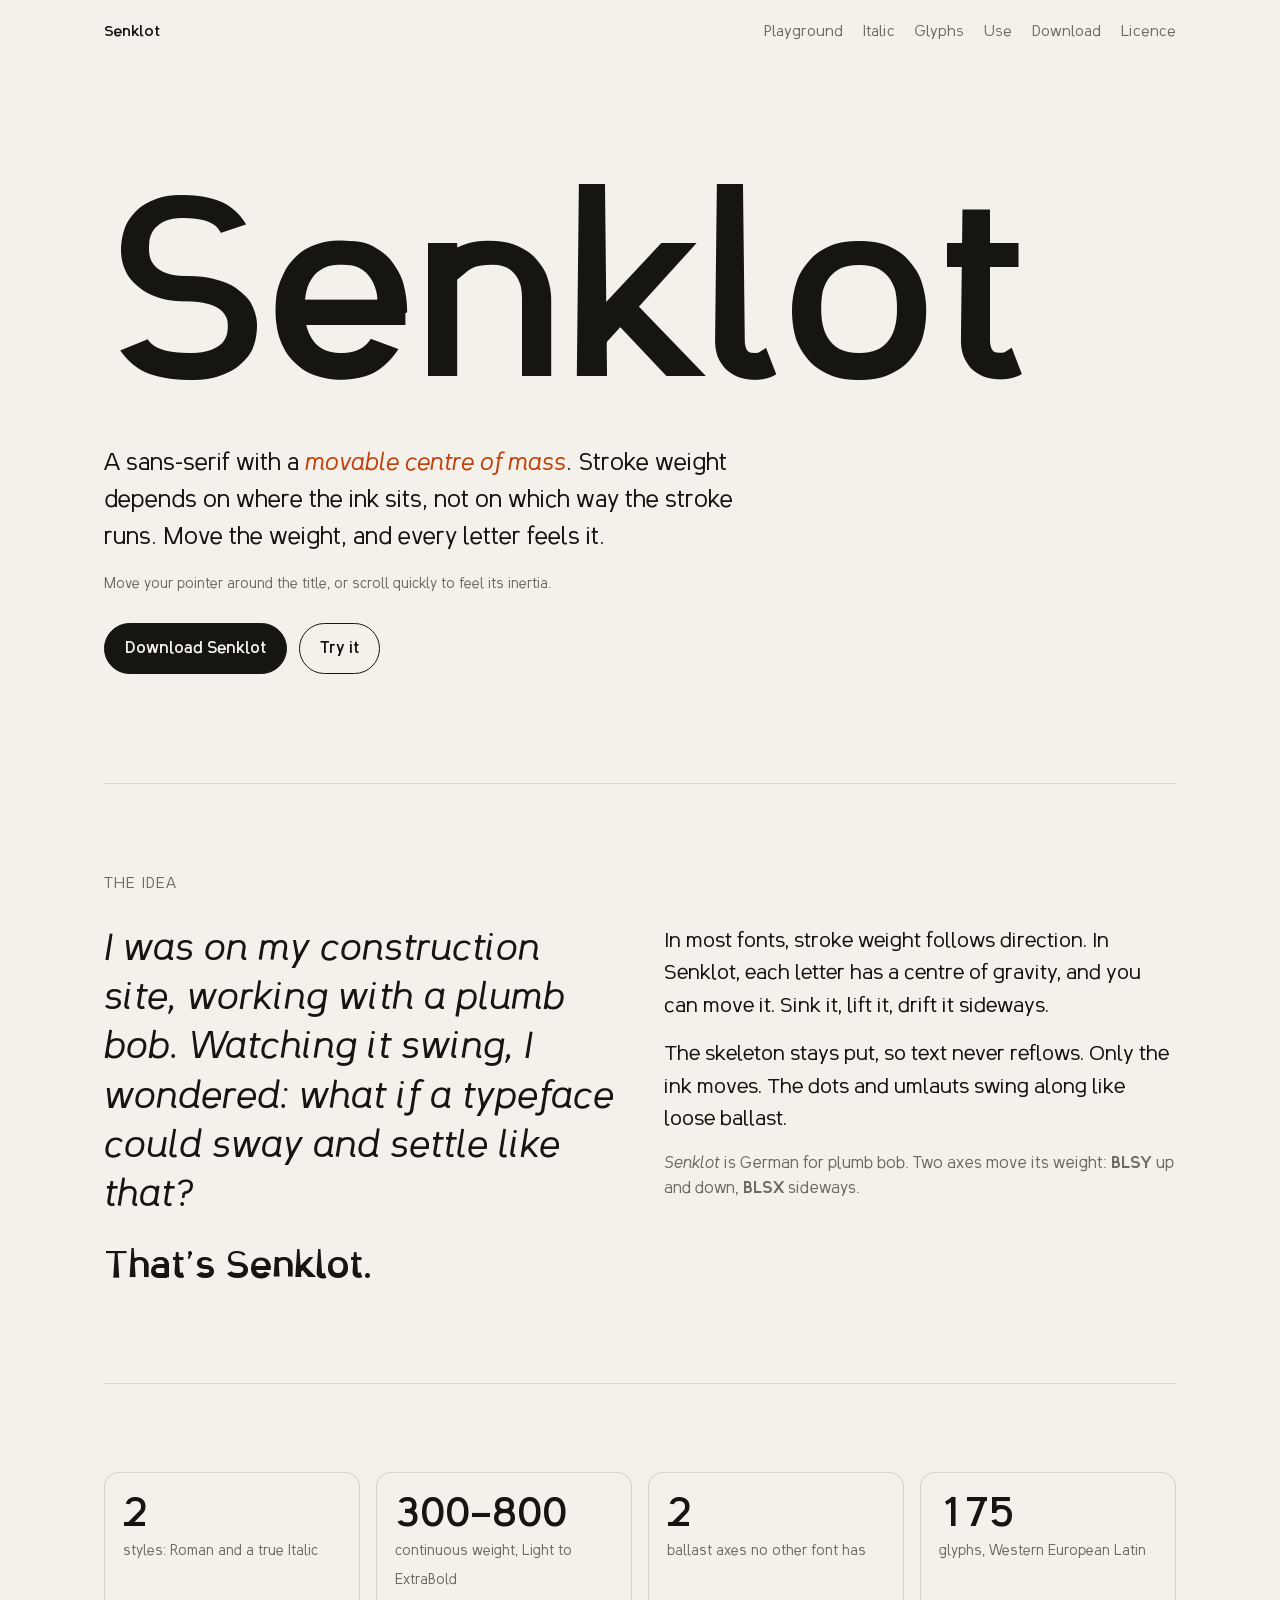
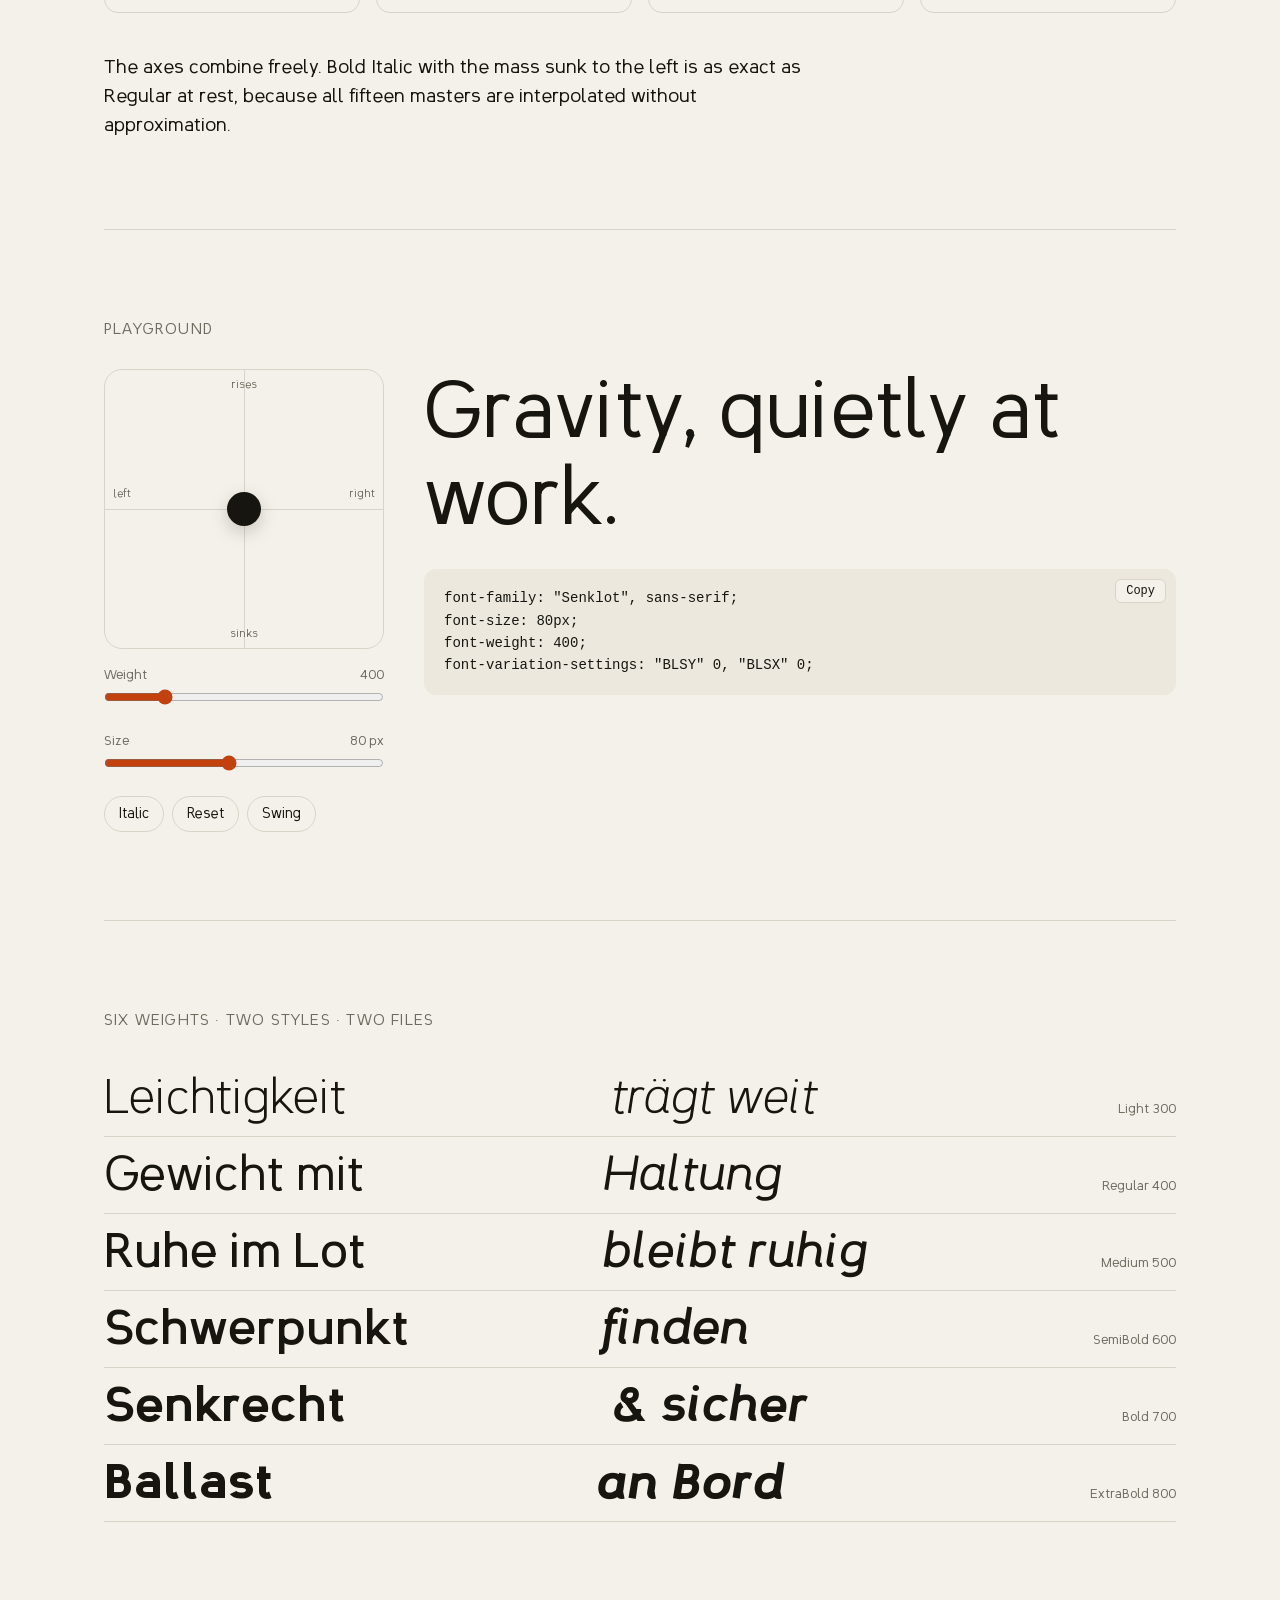
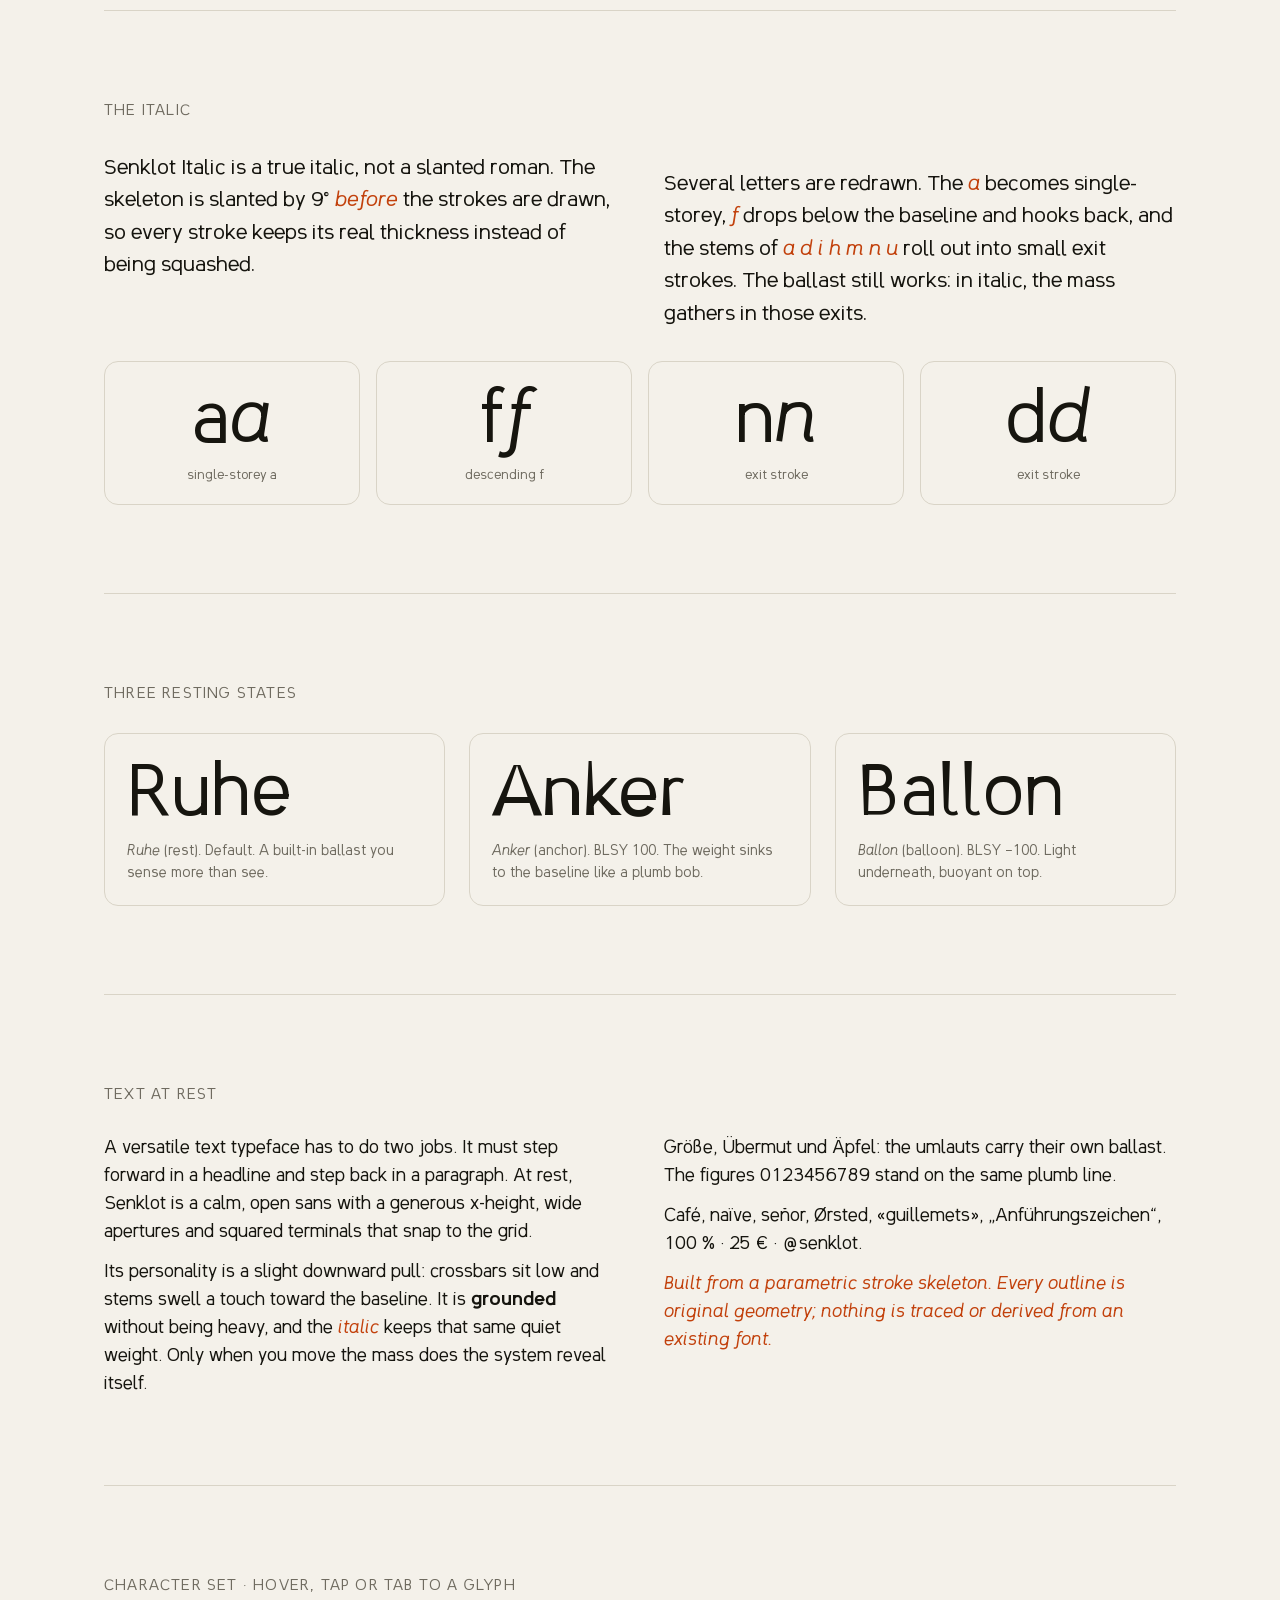
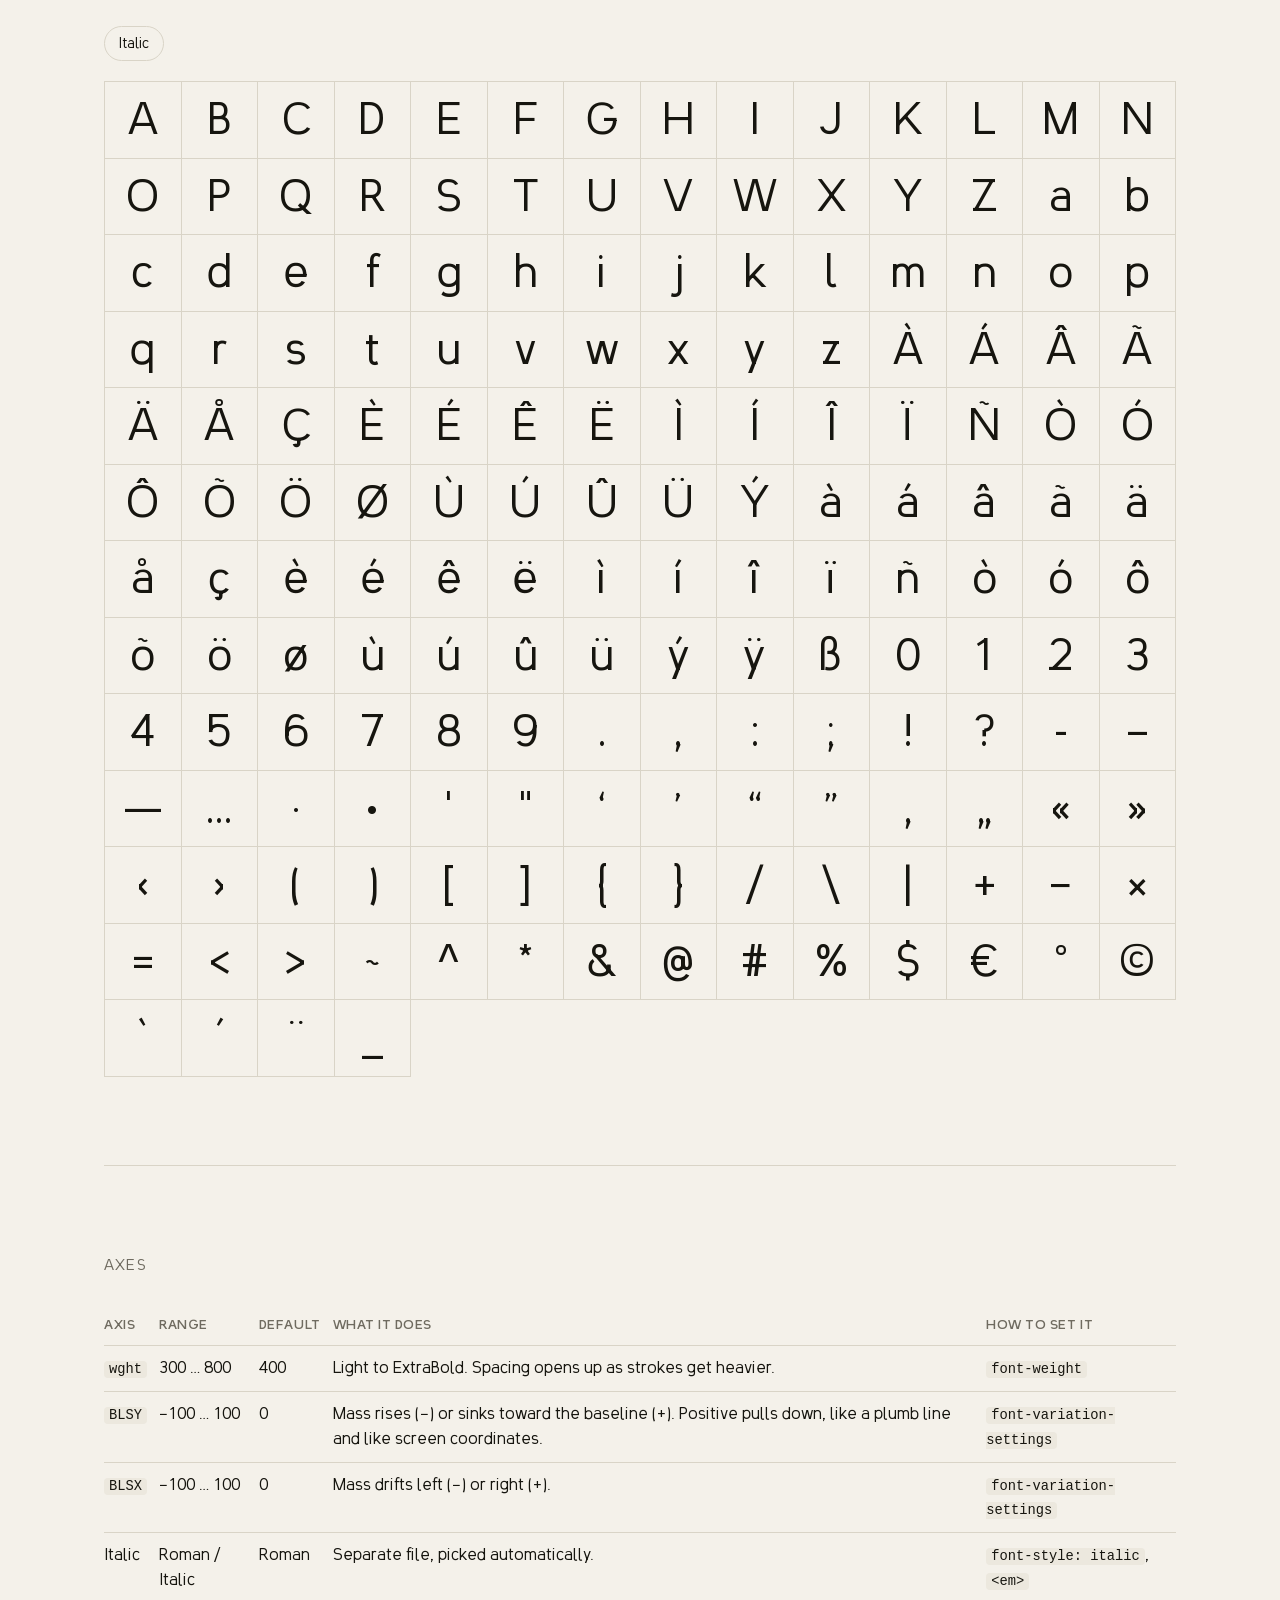
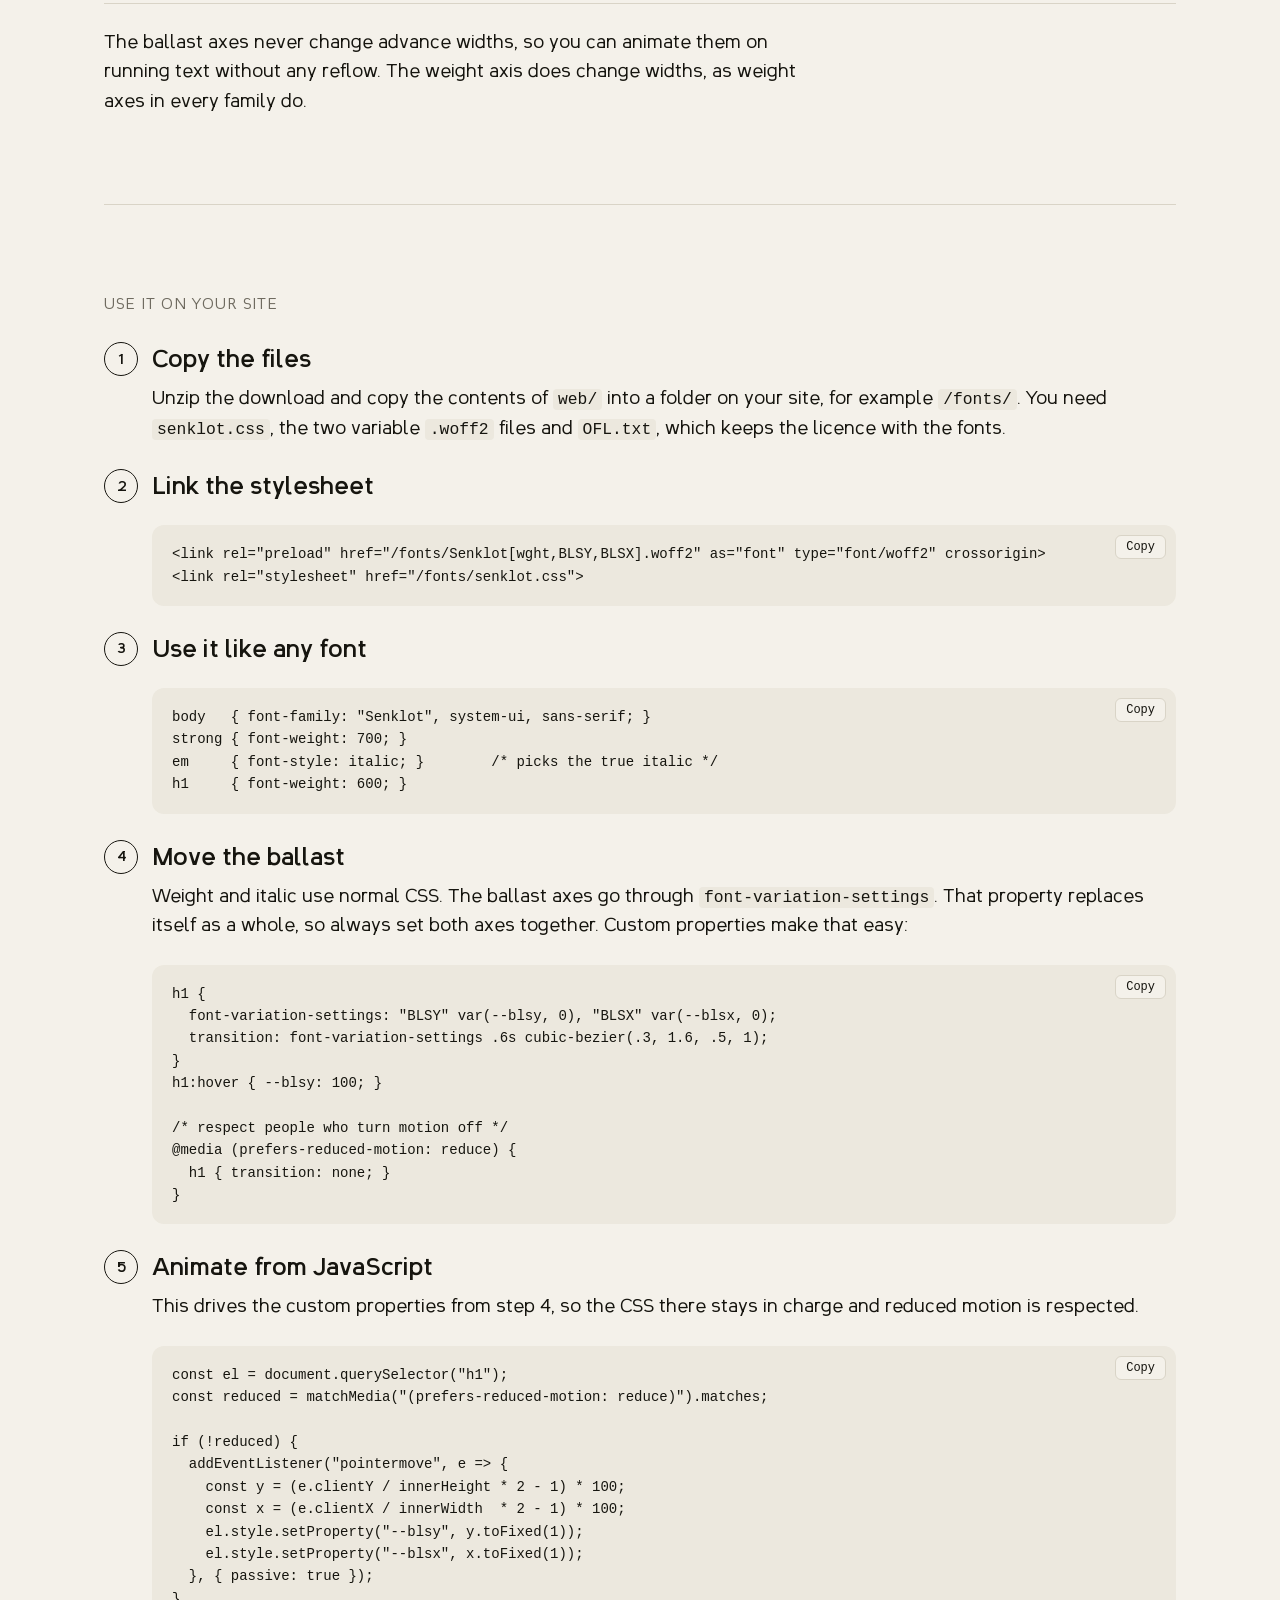
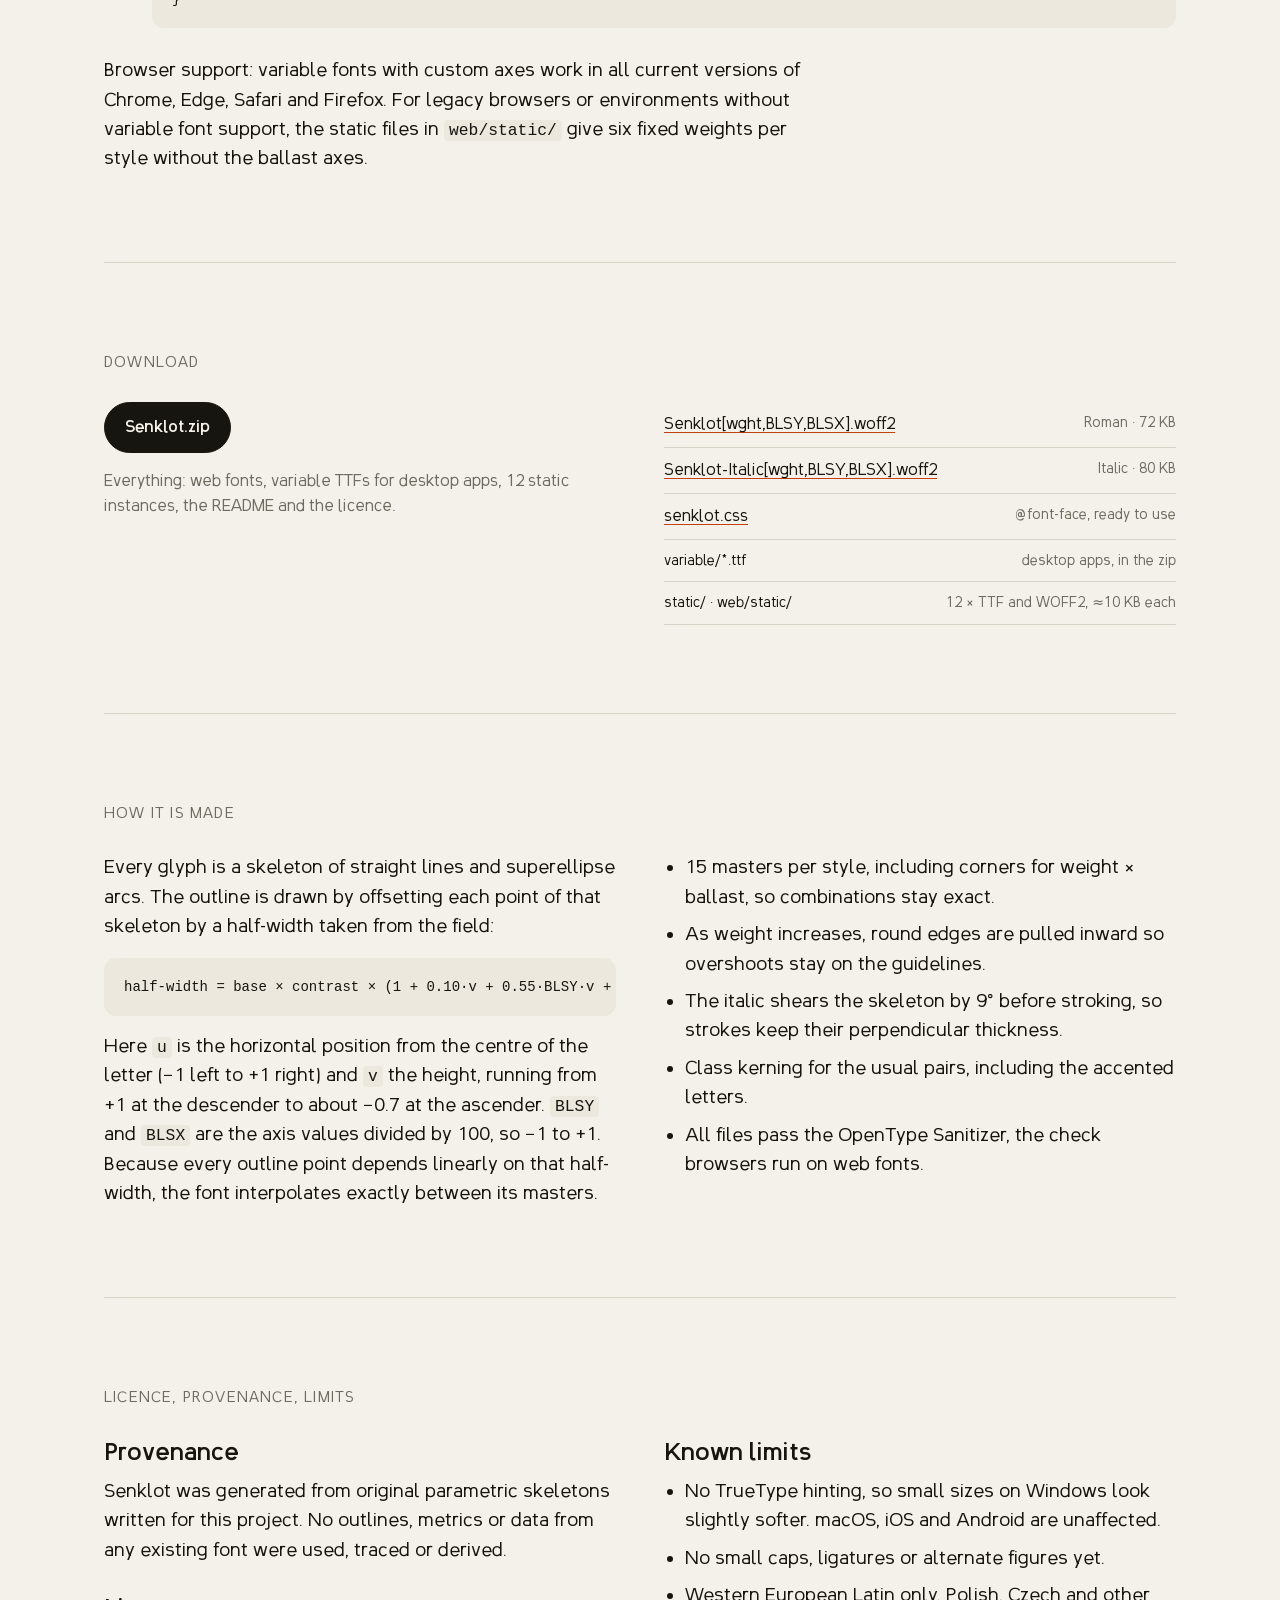
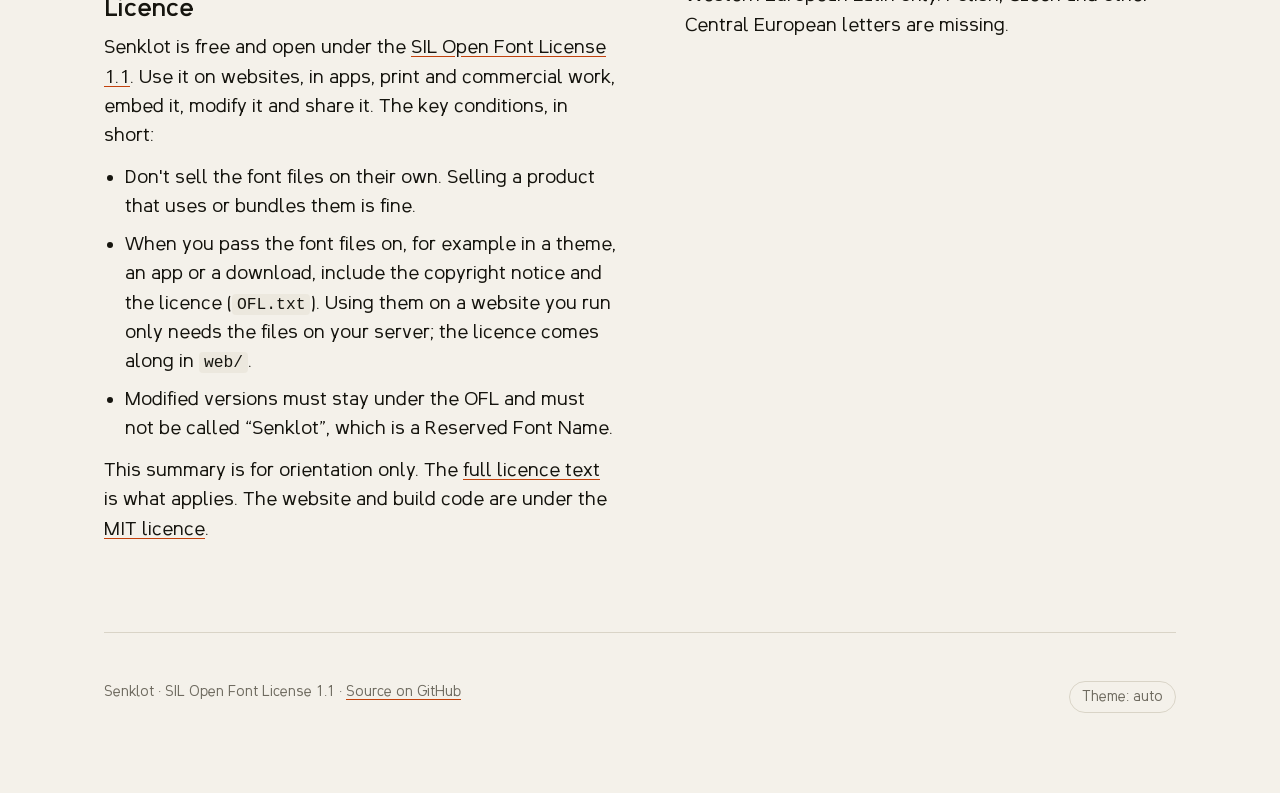
==== docs/index.html @ 9374d4cb "Add plumb-bob backstory; move code licence to src/ so GitHub detects the OFL Co-Authored-By: Claude " ====
<!doctype html>
<html lang="en">
<head>
<meta charset="utf-8">
<meta name="viewport" content="width=device-width, initial-scale=1">
<title>Senklot · a typeface with a movable centre of mass</title>
<meta name="description" content="Senklot is an original variable sans-serif whose stroke weight follows a movable centre of mass. Roman and italic, 300–800, two ballast axes.">
<meta property="og:title" content="Senklot">
<meta property="og:description" content="A sans-serif with a movable centre of mass.">
<link rel="preload" href="fonts/Senklot[wght,BLSY,BLSX].woff2" as="font" type="font/woff2" crossorigin>
<link rel="stylesheet" href="fonts/senklot.css">
<link rel="icon" href="data:image/svg+xml,<svg xmlns='http://www.w3.org/2000/svg' viewBox='0 0 32 32'><rect width='32' height='32' rx='7' fill='%2316150f'/><circle cx='16' cy='22' r='6' fill='%23fb923c'/></svg>">
<style>
:root {
  --bg: #f4f1ea; --ink: #16150f; --muted: #6f6b60; --line: #d9d4c7; --accent: #c2410c; --card: #ece8de;
}
@media (prefers-color-scheme: dark) {
  :root:not([data-theme="light"]) { --bg: #12110e; --ink: #f1ece0; --muted: #9a9588; --line: #2c2a24; --accent: #fb923c; --card: #1b1a16; }
}
:root[data-theme="dark"] { --bg: #12110e; --ink: #f1ece0; --muted: #9a9588; --line: #2c2a24; --accent: #fb923c; --card: #1b1a16; }
* { box-sizing: border-box; margin: 0; }
html { -webkit-text-size-adjust: 100%; scroll-behavior: smooth; }
body {
  background: var(--bg); color: var(--ink);
  font-family: "Senklot", system-ui, sans-serif;
  font-variation-settings: "BLSY" 0, "BLSX" 0;
  font-size: 19px; line-height: 1.55; overflow-x: hidden;
}
a { color: inherit; text-decoration-color: var(--accent); text-underline-offset: 3px; }
.wrap { max-width: 1120px; margin: 0 auto; padding: 0 24px; }
nav.top { display: flex; justify-content: space-between; align-items: center; gap: 16px; padding: 20px 0; font-size: 15px; color: var(--muted); }
nav.top .links { display: flex; gap: 20px; flex-wrap: wrap; }
nav.top a { text-decoration: none; }
nav.top a:hover { color: var(--ink); }
.brand { color: var(--ink); font-weight: 600; }
.hero { min-height: 80vh; display: flex; flex-direction: column; justify-content: center; }
.hero h1 { font-weight: 600; font-size: clamp(76px, 20vw, 290px); line-height: .95; letter-spacing: -0.01em; user-select: none; white-space: nowrap; }
.hero h1 span { display: inline-block; }
em { color: var(--accent); }
.lede { max-width: 640px; font-size: clamp(19px, 2.2vw, 24px); margin-top: 28px; }
.hint { color: var(--muted); font-size: 14px; margin-top: 18px; }
.hint button { font: inherit; color: var(--accent); background: none; border: 0; padding: 0; cursor: pointer; text-decoration: underline; }
.cta { display: flex; gap: 12px; flex-wrap: wrap; margin-top: 28px; }
.btn { display: inline-block; font: inherit; font-size: 16px; font-weight: 600; padding: 12px 20px; border-radius: 999px; border: 1px solid var(--ink); text-decoration: none; cursor: pointer; background: none; color: var(--ink); }
.btn.solid { background: var(--ink); color: var(--bg); }
section { padding: 88px 0; border-top: 1px solid var(--line); }
h2 { font-weight: 400; font-size: 15px; letter-spacing: .08em; text-transform: uppercase; color: var(--muted); margin-bottom: 28px; }
h3 { font-size: 24px; font-weight: 600; margin-bottom: 10px; line-height: 1.25; }
.two { display: grid; grid-template-columns: 1fr 1fr; gap: 48px; align-items: start; }
.two > *, .play > * { min-width: 0; }
.story { font-size: clamp(26px, 3.2vw, 38px) !important; line-height: 1.3; font-style: italic; }
.story-end { font-size: clamp(26px, 3.2vw, 38px) !important; font-weight: 600; font-variation-settings: "BLSY" 100, "BLSX" 0; }
.big p { font-size: 21px; max-width: 540px; }
.big p + p, .prose p + p { margin-top: 16px; }
.prose { max-width: 720px; }

/* playground */
.play { display: grid; grid-template-columns: 280px 1fr; gap: 40px; align-items: start; }
.pad { width: 100%; max-width: 280px; aspect-ratio: 1; border: 1px solid var(--line); border-radius: 18px; position: relative; touch-action: none; cursor: grab;
  background: linear-gradient(var(--line), var(--line)) center/1px 100% no-repeat, linear-gradient(var(--line), var(--line)) center/100% 1px no-repeat; }
.pad .ball { position: absolute; width: 34px; height: 34px; margin: -17px 0 0 -17px; border-radius: 50%; background: var(--ink); left: 50%; top: 50%; box-shadow: 0 6px 18px rgba(0,0,0,.18); pointer-events: none; }
.pad .ax { position: absolute; font-size: 11px; color: var(--muted); pointer-events: none; }
.ctl { margin-top: 16px; max-width: 280px; }
.ctl label { display: flex; justify-content: space-between; font-size: 13px; color: var(--muted); font-variant-numeric: tabular-nums; }
.ctl input[type=range] { width: 100%; accent-color: var(--accent); }
.toggles { display: flex; gap: 8px; margin-top: 16px; flex-wrap: wrap; }
.chip { font: inherit; font-size: 14px; padding: 6px 14px; border-radius: 999px; border: 1px solid var(--line); background: none; color: var(--ink); cursor: pointer; }
.chip[aria-pressed="true"] { background: var(--ink); color: var(--bg); border-color: var(--ink); }
.sample { font-size: clamp(44px, 7vw, 96px); line-height: 1.08; outline: none; overflow-wrap: anywhere; min-height: 2.2em; }
.code { margin-top: 24px; position: relative; }
pre { font: 14px/1.6 ui-monospace, Menlo, Consolas, monospace; background: var(--card); padding: 18px 20px; border-radius: 12px; overflow-x: auto; white-space: pre; }
.copy { position: absolute; top: 10px; right: 10px; font: 12px ui-monospace, Menlo, monospace; padding: 4px 10px; border-radius: 6px; border: 1px solid var(--line); background: var(--bg); color: var(--ink); cursor: pointer; }

/* weights */
.wtable div { font-size: clamp(26px, 4vw, 48px); line-height: 1.25; display: grid; grid-template-columns: 1fr 1fr auto; gap: 24px; align-items: baseline; border-bottom: 1px solid var(--line); padding: 8px 0; }
.wtable small { font-size: 13px; color: var(--muted); font-weight: 400; font-style: normal; white-space: nowrap; }
.wtable span { white-space: nowrap; overflow: hidden; text-overflow: ellipsis; }

/* italic */
.pairs { display: grid; grid-template-columns: repeat(4, 1fr); gap: 16px; margin-top: 32px; }
.pairs figure { border: 1px solid var(--line); border-radius: 14px; padding: 18px; text-align: center; }
.pairs .g { font-size: 72px; line-height: 1.1; }
.pairs figcaption { font-size: 13px; color: var(--muted); margin-top: 6px; }

.states { display: grid; grid-template-columns: repeat(3, 1fr); gap: 24px; }
.states figure { border: 1px solid var(--line); border-radius: 14px; padding: 22px; }
.states .s { font-size: clamp(40px, 6vw, 72px); line-height: 1; }
.states figcaption { color: var(--muted); font-size: 14px; margin-top: 12px; }

.grid { display: grid; grid-template-columns: repeat(auto-fill, minmax(76px, 1fr)); border-left: 1px solid var(--line); border-top: 1px solid var(--line); margin-top: 20px; }
.grid div { aspect-ratio: 1; display: grid; place-items: center; font-size: 44px; border-right: 1px solid var(--line); border-bottom: 1px solid var(--line); transition: font-variation-settings .5s cubic-bezier(.3,1.6,.5,1); }
.grid div:hover, .grid div:focus-visible, .grid div.on { font-variation-settings: "BLSY" 100, "BLSX" 0; }
.grid div:focus-visible { outline: 2px solid var(--accent); outline-offset: -2px; }
.grid.it div { font-style: italic; }

.text { columns: 2; column-gap: 48px; font-size: 18px; }
.text p + p { margin-top: 12px; }

table { width: 100%; border-collapse: collapse; font-size: 16px; }
th, td { text-align: left; padding: 10px 12px 10px 0; border-bottom: 1px solid var(--line); vertical-align: top; }
th { font-weight: 600; font-size: 13px; color: var(--muted); letter-spacing: .04em; text-transform: uppercase; }
td code, p code, li code { font: 0.86em ui-monospace, Menlo, monospace; background: var(--card); padding: 1px 5px; border-radius: 4px; }
.steps { counter-reset: s; list-style: none; padding: 0; }
.steps > li { counter-increment: s; position: relative; padding-left: 48px; margin-bottom: 28px; }
.steps > li::before { content: counter(s); position: absolute; left: 0; top: -2px; width: 32px; height: 32px; border-radius: 50%; border: 1px solid var(--ink); display: grid; place-items: center; font-weight: 600; font-size: 15px; }
.steps pre { margin-top: 10px; }
.files { list-style: none; padding: 0; }
.files li { display: flex; justify-content: space-between; gap: 16px; border-bottom: 1px solid var(--line); padding: 10px 0; font-size: 16px; }
.files li span { color: var(--muted); white-space: nowrap; font-size: 14px; }
.facts { display: grid; grid-template-columns: repeat(4, 1fr); gap: 16px; margin-bottom: 40px; }
.facts div { border: 1px solid var(--line); border-radius: 14px; padding: 18px; }
.facts b { display: block; font-size: 40px; font-weight: 600; line-height: 1.1; }
.facts span { font-size: 14px; color: var(--muted); }
ul.plain { padding-left: 1.1em; }
ul.plain li + li { margin-top: 8px; }
footer { padding: 48px 0 80px; color: var(--muted); font-size: 14px; border-top: 1px solid var(--line); display: flex; justify-content: space-between; gap: 16px; flex-wrap: wrap; }
.theme { font: inherit; color: inherit; background: none; border: 1px solid var(--line); border-radius: 999px; padding: 4px 12px; cursor: pointer; }

@media (max-width: 860px) {
  .facts, .pairs { grid-template-columns: repeat(2, 1fr); }
}
@media (max-width: 760px) {
  .wrap { padding: 0 16px; }
  nav.top .links a:not(.keep) { display: none; }
  .two, .play { grid-template-columns: 1fr; }
  .states { grid-template-columns: 1fr; }
  .text { columns: 1; }
  .hero h1 { white-space: normal; }
  .wtable div { grid-template-columns: 1fr auto; }
  .wtable span:nth-child(2) { display: none; }
  section { padding: 64px 0; }
}
</style>
</head>
<body>
<div class="wrap">
  <nav class="top">
    <a class="brand" href="#">Senklot</a>
    <div class="links">
      <a href="#play">Playground</a>
      <a href="#italic">Italic</a>
      <a href="#glyphs">Glyphs</a>
      <a class="keep" href="#use">Use</a>
      <a class="keep" href="#download">Download</a>
      <a href="#about">Licence</a>
    </div>
  </nav>

  <header class="hero">
    <h1 id="hero" aria-label="Senklot">Senklot</h1>
    <p class="lede">A sans-serif with a <em>movable centre of mass</em>. Stroke weight depends on where the ink sits, not on which way the stroke runs. Move the weight, and every letter feels it.</p>
    <p class="hint" id="hint">Move your pointer around the title, or scroll quickly to feel its inertia. <button id="tilt" hidden>Enable tilt</button></p>
    <div class="cta">
      <a class="btn solid" href="downloads/Senklot.zip" download>Download Senklot</a>
      <a class="btn" href="#play">Try it</a>
    </div>
  </header>

  <section id="story">
    <h2>The idea</h2>
    <div class="two big">
      <div>
        <p class="story">I was on my construction site, working with a plumb bob. Watching it swing, I wondered: what if a typeface could sway and settle like that?</p>
        <p class="story-end">That’s Senklot.</p>
      </div>
      <div>
        <p>In most fonts, stroke weight follows direction. In Senklot, each letter has a centre of gravity, and you can move it. Sink it, lift it, drift it sideways.</p>
        <p>The skeleton stays put, so text never reflows. Only the ink moves. The dots and umlauts swing along like loose ballast.</p>
        <p style="font-size:16px;color:var(--muted)"><i>Senklot</i> is German for plumb bob. Two axes move its weight: <strong>BLSY</strong> up and down, <strong>BLSX</strong> sideways.</p>
      </div>
    </div>
  </section>

  <section>
    <div class="facts">
      <div><b>2</b><span>styles: Roman and a true Italic</span></div>
      <div><b>300–800</b><span>continuous weight, Light to ExtraBold</span></div>
      <div><b>2</b><span>ballast axes no other font has</span></div>
      <div><b>175</b><span>glyphs, Western European Latin</span></div>
    </div>
    <div class="prose"><p>The axes combine freely. Bold Italic with the mass sunk to the left is as exact as Regular at rest, because all fifteen masters are interpolated without approximation.</p></div>
  </section>

  <section id="play">
    <h2>Playground</h2>
    <div class="play">
      <div>
        <div class="pad" id="pad" role="slider" aria-label="Ballast position" tabindex="0" aria-valuetext="BLSY 0, BLSX 0">
          <span class="ax" style="top:6px;left:50%;transform:translateX(-50%)">rises</span>
          <span class="ax" style="bottom:6px;left:50%;transform:translateX(-50%)">sinks</span>
          <span class="ax" style="left:8px;top:50%;transform:translateY(-140%)">left</span>
          <span class="ax" style="right:8px;top:50%;transform:translateY(-140%)">right</span>
          <div class="ball" id="ball"></div>
        </div>
        <div class="ctl"><label for="w"><span>Weight</span><span id="wv">400</span></label><input id="w" type="range" min="300" max="800" value="400"></div>
        <div class="ctl"><label for="sz"><span>Size</span><span id="szv">80 px</span></label><input id="sz" type="range" min="16" max="160" value="80"></div>
        <div class="toggles">
          <button class="chip" id="it" aria-pressed="false">Italic</button>
          <button class="chip" id="reset">Reset</button>
          <button class="chip" id="swing">Swing</button>
        </div>
      </div>
      <div>
        <div class="sample" id="sample" contenteditable="true" spellcheck="false">Gravity, quietly at work.</div>
        <div class="code"><pre id="css"></pre><button class="copy" data-copy="css">Copy</button></div>
      </div>
    </div>
  </section>

  <section>
    <h2>Six weights · two styles · two files</h2>
    <div class="wtable">
      <div style="font-weight:300"><span>Leichtigkeit</span><span style="font-style:italic">trägt weit</span><small>Light 300</small></div>
      <div style="font-weight:400"><span>Gewicht mit</span><span style="font-style:italic">Haltung</span><small>Regular 400</small></div>
      <div style="font-weight:500"><span>Ruhe im Lot</span><span style="font-style:italic">bleibt ruhig</span><small>Medium 500</small></div>
      <div style="font-weight:600"><span>Schwerpunkt</span><span style="font-style:italic">finden</span><small>SemiBold 600</small></div>
      <div style="font-weight:700"><span>Senkrecht</span><span style="font-style:italic">&amp; sicher</span><small>Bold 700</small></div>
      <div style="font-weight:800"><span>Ballast</span><span style="font-style:italic">an Bord</span><small>ExtraBold 800</small></div>
    </div>
  </section>

  <section id="italic">
    <h2>The italic</h2>
    <div class="two big">
      <p>Senklot Italic is a true italic, not a slanted roman. The skeleton is slanted by 9° <em>before</em> the strokes are drawn, so every stroke keeps its real thickness instead of being squashed.</p>
      <p>Several letters are redrawn. The <em>a</em> becomes single-storey, <em>f</em> drops below the baseline and hooks back, and the stems of <em>a d i h m n u</em> roll out into small exit strokes. The ballast still works: in italic, the mass gathers in those exits.</p>
    </div>
    <div class="pairs">
      <figure><div class="g">a<i>a</i></div><figcaption>single-storey a</figcaption></figure>
      <figure><div class="g">f<i>f</i></div><figcaption>descending f</figcaption></figure>
      <figure><div class="g">n<i>n</i></div><figcaption>exit stroke</figcaption></figure>
      <figure><div class="g">d<i>d</i></div><figcaption>exit stroke</figcaption></figure>
    </div>
  </section>

  <section>
    <h2>Three resting states</h2>
    <div class="states">
      <figure><div class="s" style="font-variation-settings:'BLSY' 0,'BLSX' 0">Ruhe</div><figcaption><i>Ruhe</i> (rest). Default. A built-in ballast you sense more than see.</figcaption></figure>
      <figure><div class="s" style="font-variation-settings:'BLSY' 100,'BLSX' 0">Anker</div><figcaption><i>Anker</i> (anchor). BLSY 100. The weight sinks to the baseline like a plumb bob.</figcaption></figure>
      <figure><div class="s" style="font-variation-settings:'BLSY' -100,'BLSX' 0">Ballon</div><figcaption><i>Ballon</i> (balloon). BLSY −100. Light underneath, buoyant on top.</figcaption></figure>
    </div>
  </section>

  <section>
    <h2>Text at rest</h2>
    <div class="text">
      <p>A versatile text typeface has to do two jobs. It must step forward in a headline and step back in a paragraph. At rest, Senklot is a calm, open sans with a generous x-height, wide apertures and squared terminals that snap to the grid.</p>
      <p>Its personality is a slight downward pull: crossbars sit low and stems swell a touch toward the baseline. It is <strong>grounded</strong> without being heavy, and the <em>italic</em> keeps that same quiet weight. Only when you move the mass does the system reveal itself.</p>
      <p>Größe, Übermut und Äpfel: the umlauts carry their own ballast. The figures 0123456789 stand on the same plumb line.</p>
      <p>Café, naïve, señor, Ørsted, «guillemets», „Anführungszeichen“, 100 % · 25 € · @senklot.</p>
      <p><em>Built from a parametric stroke skeleton. Every outline is original geometry; nothing is traced or derived from an existing font.</em></p>
    </div>
  </section>

  <section id="glyphs">
    <h2>Character set · hover, tap or tab to a glyph</h2>
    <div class="toggles"><button class="chip" id="gr-it" aria-pressed="false">Italic</button></div>
    <div class="grid" id="grid"></div>
  </section>

  <section id="axes">
    <h2>Axes</h2>
    <table>
      <thead><tr><th>Axis</th><th>Range</th><th>Default</th><th>What it does</th><th>How to set it</th></tr></thead>
      <tbody>
        <tr><td><code>wght</code></td><td>300 … 800</td><td>400</td><td>Light to ExtraBold. Spacing opens up as strokes get heavier.</td><td><code>font-weight</code></td></tr>
        <tr><td><code>BLSY</code></td><td>−100 … 100</td><td>0</td><td>Mass rises (−) or sinks toward the baseline (+). Positive pulls down, like a plumb line and like screen coordinates.</td><td><code>font-variation-settings</code></td></tr>
        <tr><td><code>BLSX</code></td><td>−100 … 100</td><td>0</td><td>Mass drifts left (−) or right (+).</td><td><code>font-variation-settings</code></td></tr>
        <tr><td>Italic</td><td>Roman / Italic</td><td>Roman</td><td>Separate file, picked automatically.</td><td><code>font-style: italic</code>, <code>&lt;em&gt;</code></td></tr>
      </tbody>
    </table>
    <div class="prose" style="margin-top:24px"><p>The ballast axes never change advance widths, so you can animate them on running text without any reflow. The weight axis does change widths, as weight axes in every family do.</p></div>
  </section>

  <section id="use">
    <h2>Use it on your site</h2>
    <ol class="steps">
      <li><h3>Copy the files</h3><p>Unzip the download and copy the contents of <code>web/</code> into a folder on your site, for example <code>/fonts/</code>. You need <code>senklot.css</code>, the two variable <code>.woff2</code> files and <code>OFL.txt</code>, which keeps the licence with the fonts.</p></li>
      <li><h3>Link the stylesheet</h3>
        <div class="code"><pre id="c1">&lt;link rel="preload" href="/fonts/Senklot[wght,BLSY,BLSX].woff2" as="font" type="font/woff2" crossorigin&gt;
&lt;link rel="stylesheet" href="/fonts/senklot.css"&gt;</pre><button class="copy" data-copy="c1">Copy</button></div></li>
      <li><h3>Use it like any font</h3>
        <div class="code"><pre id="c2">body   { font-family: "Senklot", system-ui, sans-serif; }
strong { font-weight: 700; }
em     { font-style: italic; }        /* picks the true italic */
h1     { font-weight: 600; }</pre><button class="copy" data-copy="c2">Copy</button></div></li>
      <li><h3>Move the ballast</h3>
        <p>Weight and italic use normal CSS. The ballast axes go through <code>font-variation-settings</code>. That property replaces itself as a whole, so always set both axes together. Custom properties make that easy:</p>
        <div class="code"><pre id="c3">h1 {
  font-variation-settings: "BLSY" var(--blsy, 0), "BLSX" var(--blsx, 0);
  transition: font-variation-settings .6s cubic-bezier(.3, 1.6, .5, 1);
}
h1:hover { --blsy: 100; }

/* respect people who turn motion off */
@media (prefers-reduced-motion: reduce) {
  h1 { transition: none; }
}</pre><button class="copy" data-copy="c3">Copy</button></div></li>
      <li><h3>Animate from JavaScript</h3>
        <p>This drives the custom properties from step 4, so the CSS there stays in charge and reduced motion is respected.</p>
        <div class="code"><pre id="c4">const el = document.querySelector("h1");
const reduced = matchMedia("(prefers-reduced-motion: reduce)").matches;

if (!reduced) {
  addEventListener("pointermove", e =&gt; {
    const y = (e.clientY / innerHeight * 2 - 1) * 100;
    const x = (e.clientX / innerWidth  * 2 - 1) * 100;
    el.style.setProperty("--blsy", y.toFixed(1));
    el.style.setProperty("--blsx", x.toFixed(1));
  }, { passive: true });
}</pre><button class="copy" data-copy="c4">Copy</button></div></li>
    </ol>
    <div class="prose"><p>Browser support: variable fonts with custom axes work in all current versions of Chrome, Edge, Safari and Firefox. For legacy browsers or environments without variable font support, the static files in <code>web/static/</code> give six fixed weights per style without the ballast axes.</p></div>
  </section>

  <section id="download">
    <h2>Download</h2>
    <div class="two">
      <div>
        <a class="btn solid" href="downloads/Senklot.zip" download>Senklot.zip</a>
        <p style="margin-top:16px;font-size:16px;color:var(--muted)">Everything: web fonts, variable TTFs for desktop apps, 12 static instances, the README and the licence.</p>
      </div>
      <ul class="files">
        <li><a href="fonts/Senklot[wght,BLSY,BLSX].woff2" download>Senklot[wght,BLSY,BLSX].woff2</a><span>Roman · 72 KB</span></li>
        <li><a href="fonts/Senklot-Italic[wght,BLSY,BLSX].woff2" download>Senklot-Italic[wght,BLSY,BLSX].woff2</a><span>Italic · 80 KB</span></li>
        <li><a href="fonts/senklot.css" download>senklot.css</a><span>@font-face, ready to use</span></li>
        <li><span style="color:inherit">variable/*.ttf</span><span>desktop apps, in the zip</span></li>
        <li><span style="color:inherit">static/ · web/static/</span><span>12 × TTF and WOFF2, ≈10 KB each</span></li>
      </ul>
    </div>
  </section>

  <section id="how">
    <h2>How it is made</h2>
    <div class="two">
      <div class="prose">
        <p>Every glyph is a skeleton of straight lines and superellipse arcs. The outline is drawn by offsetting each point of that skeleton by a half-width taken from the field:</p>
        <pre style="margin:16px 0">half-width = base × contrast × (1 + 0.10·v + 0.55·BLSY·v + 0.40·BLSX·u)</pre>
        <p>Here <code>u</code> is the horizontal position from the centre of the letter (−1 left to +1 right) and <code>v</code> the height, running from +1 at the descender to about −0.7 at the ascender. <code>BLSY</code> and <code>BLSX</code> are the axis values divided by 100, so −1 to +1. Because every outline point depends linearly on that half-width, the font interpolates exactly between its masters.</p>
      </div>
      <ul class="plain">
        <li>15 masters per style, including corners for weight × ballast, so combinations stay exact.</li>
        <li>As weight increases, round edges are pulled inward so overshoots stay on the guidelines.</li>
        <li>The italic shears the skeleton by 9° before stroking, so strokes keep their perpendicular thickness.</li>
        <li>Class kerning for the usual pairs, including the accented letters.</li>
        <li>All files pass the OpenType Sanitizer, the check browsers run on web fonts.</li>
      </ul>
    </div>
  </section>

  <section id="about">
    <h2>Licence, provenance, limits</h2>
    <div class="two">
      <div class="prose">
        <h3>Provenance</h3>
        <p>Senklot was generated from original parametric skeletons written for this project. No outlines, metrics or data from any existing font were used, traced or derived.</p>
        <h3 style="margin-top:28px">Licence</h3>
        <p>Senklot is free and open under the <a href="https://openfontlicense.org">SIL Open Font License 1.1</a>. Use it on websites, in apps, print and commercial work, embed it, modify it and share it. The key conditions, in short:</p>
        <ul class="plain" style="margin-top:12px">
          <li>Don't sell the font files on their own. Selling a product that uses or bundles them is fine.</li>
          <li>When you pass the font files on, for example in a theme, an app or a download, include the copyright notice and the licence (<code>OFL.txt</code>). Using them on a website you run only needs the files on your server; the licence comes along in <code>web/</code>.</li>
          <li>Modified versions must stay under the OFL and must not be called “Senklot”, which is a Reserved Font Name.</li>
        </ul>
        <p style="margin-top:12px">This summary is for orientation only. The <a href="https://github.com/paulwilke/senklot/blob/main/OFL.txt">full licence text</a> is what applies. The website and build code are under the <a href="https://github.com/paulwilke/senklot/blob/main/src/LICENSE.txt">MIT licence</a>.</p>
      </div>
      <div class="prose">
        <h3>Known limits</h3>
        <ul class="plain">
          <li>No TrueType hinting, so small sizes on Windows look slightly softer. macOS, iOS and Android are unaffected.</li>
          <li>No small caps, ligatures or alternate figures yet.</li>
          <li>Western European Latin only. Polish, Czech and other Central European letters are missing.</li>
        </ul>
      </div>
    </div>
  </section>

  <footer>
    <span>Senklot · SIL Open Font License 1.1 · <a href="https://github.com/paulwilke/senklot">Source on GitHub</a></span>
    <button class="theme" id="theme">Theme: auto</button>
  </footer>
</div>

<script>
(() => {
  const $ = id => document.getElementById(id);
  const reduce = matchMedia('(prefers-reduced-motion: reduce)').matches;
  const fvs = (y, x) => `"BLSY" ${y.toFixed(1)}, "BLSX" ${x.toFixed(1)}`;
  const clamp = (v, a, b) => Math.max(a, Math.min(b, v));

  // ---- hero: per-letter damped springs ----
  const hero = $('hero');
  const letters = [...hero.textContent].map(ch => {
    const s = document.createElement('span'); s.textContent = ch; s.setAttribute('aria-hidden', 'true'); return s;
  });
  hero.textContent = ''; letters.forEach(s => hero.appendChild(s));
  const st = letters.map(() => ({ y: 0, x: 0, vy: 0, vx: 0 }));
  let px = null, py = null, impulse = 0, tilt = null, heroVisible = true;
  addEventListener('pointermove', e => { px = e.clientX; py = e.clientY; }, { passive: true });
  document.addEventListener('pointerleave', () => { px = py = null; });
  let lastY = scrollY;
  addEventListener('scroll', () => { const d = scrollY - lastY; lastY = scrollY; impulse += clamp(d, -80, 80) * 9; }, { passive: true });
  new IntersectionObserver(es => { heroVisible = es[0].isIntersecting; }).observe(hero);

  const K = 120, C = 14;
  let last = performance.now();
  function frame(t) {
    const dt = Math.min(0.033, (t - last) / 1000); last = t;
    if (heroVisible) letters.forEach((el, i) => {
      const s = st[i];
      let ty = 0, tx = 0;
      if (tilt) { ty = tilt.y; tx = tilt.x; }
      else if (px !== null) {
        const r = el.getBoundingClientRect();
        const cx = r.left + r.width / 2, cy = r.top + r.height / 2;
        const near = Math.exp(-Math.hypot(px - cx, py - cy) / 700);
        ty = clamp((py - cy) / (r.height * 0.7), -1, 1) * 100 * near;
        tx = clamp((px - cx) / (r.width * 1.2), -1, 1) * 100 * near;
      }
      s.vy += (K * (ty - s.y) - C * s.vy) * dt - impulse * dt * (1 - i * 0.06);
      s.vx += (K * (tx - s.x) - C * s.vx) * dt;
      s.y = clamp(s.y + s.vy * dt, -100, 100);
      s.x = clamp(s.x + s.vx * dt, -100, 100);
      el.style.fontVariationSettings = fvs(s.y, s.x);
    });
    impulse *= 0.5;
    requestAnimationFrame(frame);
  }
  if (!reduce) requestAnimationFrame(frame);
  else $('hint').textContent = 'Reduced motion is on, so the headline stays at rest. Try the playground below.';

  const tb = $('tilt');
  if (!reduce && 'DeviceOrientationEvent' in window && matchMedia('(pointer: coarse)').matches) {
    tb.hidden = false;
    tb.onclick = async () => {
      try { if (DeviceOrientationEvent.requestPermission) await DeviceOrientationEvent.requestPermission(); } catch (e) {}
      addEventListener('deviceorientation', e => {
        tilt = { x: clamp((e.gamma || 0) / 35, -1, 1) * 100, y: clamp(((e.beta || 45) - 45) / 35, -1, 1) * 100 };
      });
      tb.hidden = true;
    };
  }

  // ---- playground ----
  const P = { y: 0, x: 0, w: 400, size: 80, italic: false };
  const pad = $('pad'), ball = $('ball'), sample = $('sample'), css = $('css');
  function render() {
    ball.style.left = (P.x / 200 + 0.5) * 100 + '%';
    ball.style.top = (P.y / 200 + 0.5) * 100 + '%';
    sample.style.fontVariationSettings = fvs(P.y, P.x);
    sample.style.fontWeight = P.w;
    sample.style.fontStyle = P.italic ? 'italic' : 'normal';
    sample.style.fontSize = P.size + 'px';
    $('wv').textContent = P.w; $('szv').textContent = P.size + ' px';
    $('it').setAttribute('aria-pressed', P.italic);
    const Y = Math.round(P.y), X = Math.round(P.x);
    pad.setAttribute('aria-valuetext', `BLSY ${Y}, BLSX ${X}`);
    css.textContent = `font-family: "Senklot", sans-serif;\nfont-size: ${P.size}px;\nfont-weight: ${P.w};\n` +
      (P.italic ? 'font-style: italic;\n' : '') + `font-variation-settings: "BLSY" ${Y}, "BLSX" ${X};`;
  }
  function setPad(cx, cy) {
    const r = pad.getBoundingClientRect();
    P.x = (clamp((cx - r.left) / r.width, 0, 1) * 2 - 1) * 100;
    P.y = (clamp((cy - r.top) / r.height, 0, 1) * 2 - 1) * 100;
    render();
  }
  let drag = false, swinging = false;
  pad.addEventListener('pointerdown', e => { drag = true; swinging = false; pad.setPointerCapture(e.pointerId); setPad(e.clientX, e.clientY); });
  pad.addEventListener('pointermove', e => drag && setPad(e.clientX, e.clientY));
  pad.addEventListener('pointerup', () => drag = false);
  pad.addEventListener('keydown', e => {
    const d = e.shiftKey ? 25 : 5, k = e.key;
    if (k === 'ArrowUp') P.y -= d; else if (k === 'ArrowDown') P.y += d;
    else if (k === 'ArrowLeft') P.x -= d; else if (k === 'ArrowRight') P.x += d; else return;
    e.preventDefault(); P.y = clamp(P.y, -100, 100); P.x = clamp(P.x, -100, 100); render();
  });
  $('w').addEventListener('input', e => { P.w = +e.target.value; render(); });
  $('sz').addEventListener('input', e => { P.size = +e.target.value; render(); });
  $('it').onclick = () => { P.italic = !P.italic; render(); };
  $('reset').onclick = () => { swinging = false; Object.assign(P, { y: 0, x: 0, w: 400 }); $('w').value = 400; render(); };
  $('swing').onclick = () => {
    swinging = !swinging; $('swing').setAttribute('aria-pressed', swinging);
    const t0 = performance.now();
    const step = t => {
      if (!swinging) { $('swing').setAttribute('aria-pressed', false); return; }
      const s = (t - t0) / 1000;
      P.y = Math.sin(s * 1.6) * 90; P.x = Math.sin(s * 1.1 + 1) * 70; render();
      requestAnimationFrame(step);
    };
    requestAnimationFrame(step);
  };
  if (innerWidth < 760) { P.size = 56; $('sz').value = 56; }
  render();

  // ---- glyph grid ----
  const chars = 'ABCDEFGHIJKLMNOPQRSTUVWXYZabcdefghijklmnopqrstuvwxyzÀÁÂÃÄÅÇÈÉÊËÌÍÎÏÑÒÓÔÕÖØÙÚÛÜÝàáâãäåçèéêëìíîïñòóôõöøùúûüýÿß0123456789.,:;!?-–—…·•\'"‘’“”‚„«»‹›()[]{}/\\|+−×=<>~^*&@#%$€°©`´¨_';
  const grid = $('grid');
  for (const c of chars) {
    const d = document.createElement('div'); d.textContent = c; d.tabIndex = 0;
    d.setAttribute('role', 'button'); d.setAttribute('aria-pressed', 'false');
    const toggle = () => d.setAttribute('aria-pressed', d.classList.toggle('on'));
    d.onclick = toggle;
    d.onkeydown = e => { if (e.key === 'Enter' || e.key === ' ') { e.preventDefault(); toggle(); } };
    grid.appendChild(d);
  }
  $('gr-it').onclick = e => { const on = grid.classList.toggle('it'); e.target.setAttribute('aria-pressed', on); };

  // ---- copy buttons ----
  document.querySelectorAll('.copy').forEach(b => b.onclick = async () => {
    try { await navigator.clipboard.writeText($(b.dataset.copy).textContent); b.textContent = 'Copied'; }
    catch (e) { b.textContent = 'Select & copy'; }
    setTimeout(() => b.textContent = 'Copy', 1500);
  });

  // ---- theme ----
  const root = document.documentElement, tbtn = $('theme');
  const modes = ['auto', 'light', 'dark'];
  let mode = 'auto';
  try { mode = localStorage.getItem('senklot-theme') || 'auto'; } catch (e) {}
  const applyTheme = () => { if (mode === 'auto') root.removeAttribute('data-theme'); else root.dataset.theme = mode; tbtn.textContent = 'Theme: ' + mode; };
  tbtn.onclick = () => { mode = modes[(modes.indexOf(mode) + 1) % 3]; try { localStorage.setItem('senklot-theme', mode); } catch (e) {} applyTheme(); };
  applyTheme();
})();
</script>
</body>
</html>
---- docs/fonts/senklot.css ----
/* Senklot: drop this file and both .woff2 files next to it into your site.
   Copyright 2026 The Senklot Project Authors, with Reserved Font Name "Senklot". SIL Open Font License 1.1 (https://openfontlicense.org) */
@font-face {
  font-family: "Senklot";
  src: url("Senklot[wght,BLSY,BLSX].woff2") format("woff2-variations"),
       url("Senklot[wght,BLSY,BLSX].woff2") format("woff2");
  font-weight: 300 800;
  font-style: normal;
  font-display: swap;
}
@font-face {
  font-family: "Senklot";
  src: url("Senklot-Italic[wght,BLSY,BLSX].woff2") format("woff2-variations"),
       url("Senklot-Italic[wght,BLSY,BLSX].woff2") format("woff2");
  font-weight: 300 800;
  font-style: italic;
  font-display: swap;
}

/* Optional helpers for the ballast axes.
   BLSY: -100 (mass rises) … 100 (mass sinks)   BLSX: -100 (left) … 100 (right) */
:root { --blsy: 0; --blsx: 0; }
.senklot-ballast {
  font-variation-settings: "BLSY" var(--blsy), "BLSX" var(--blsx);
}
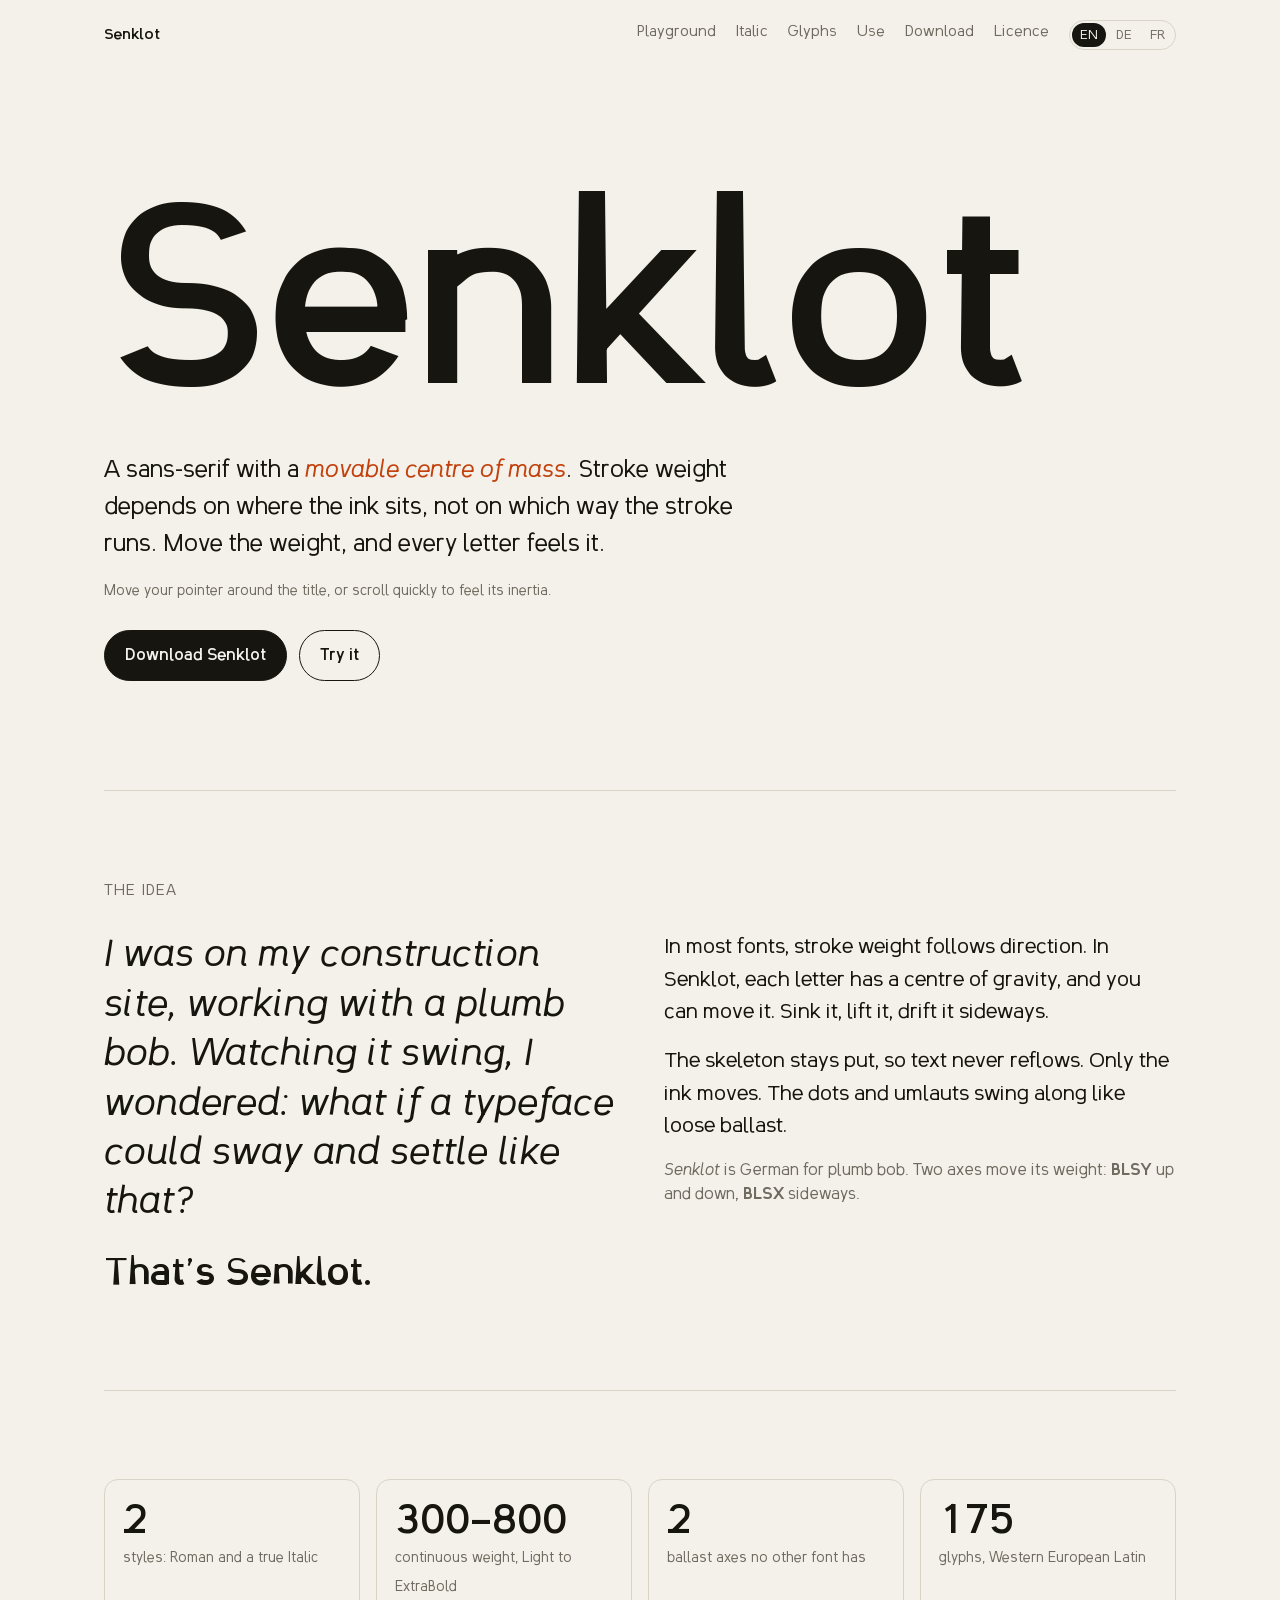
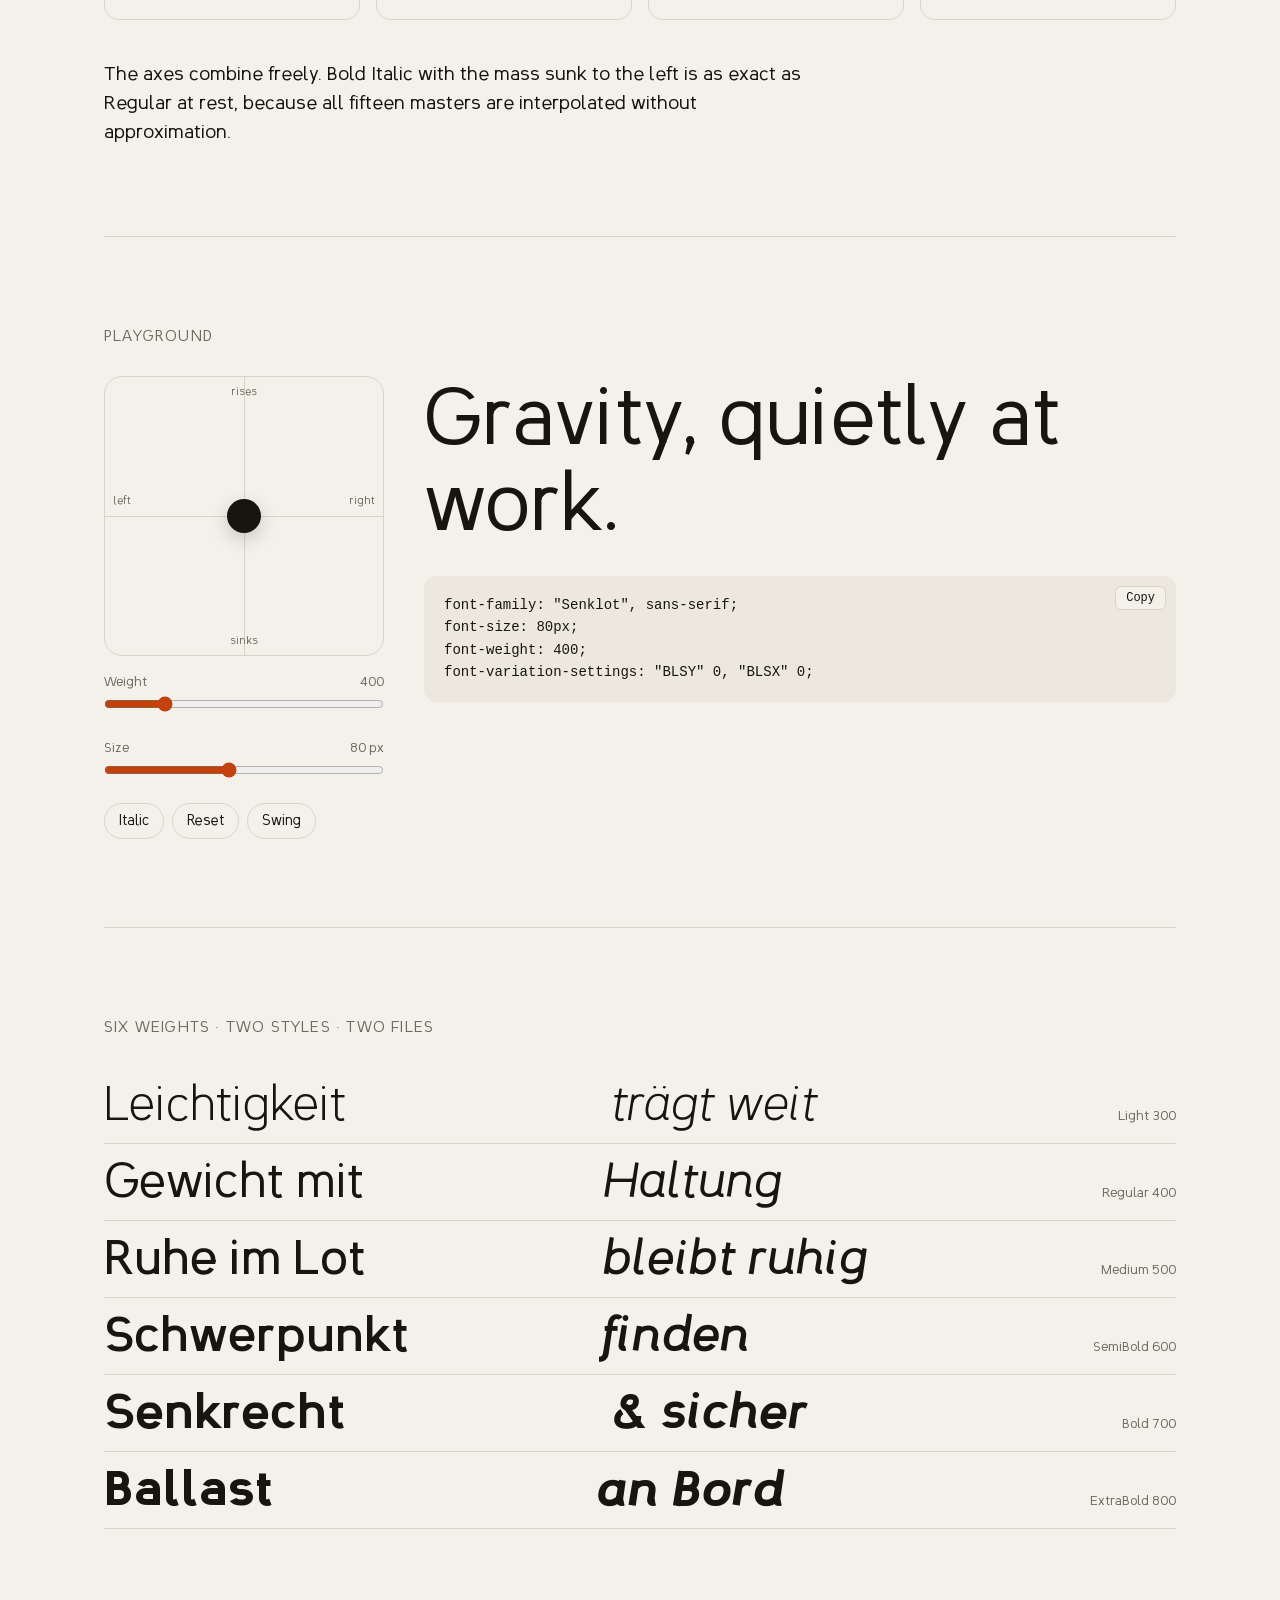
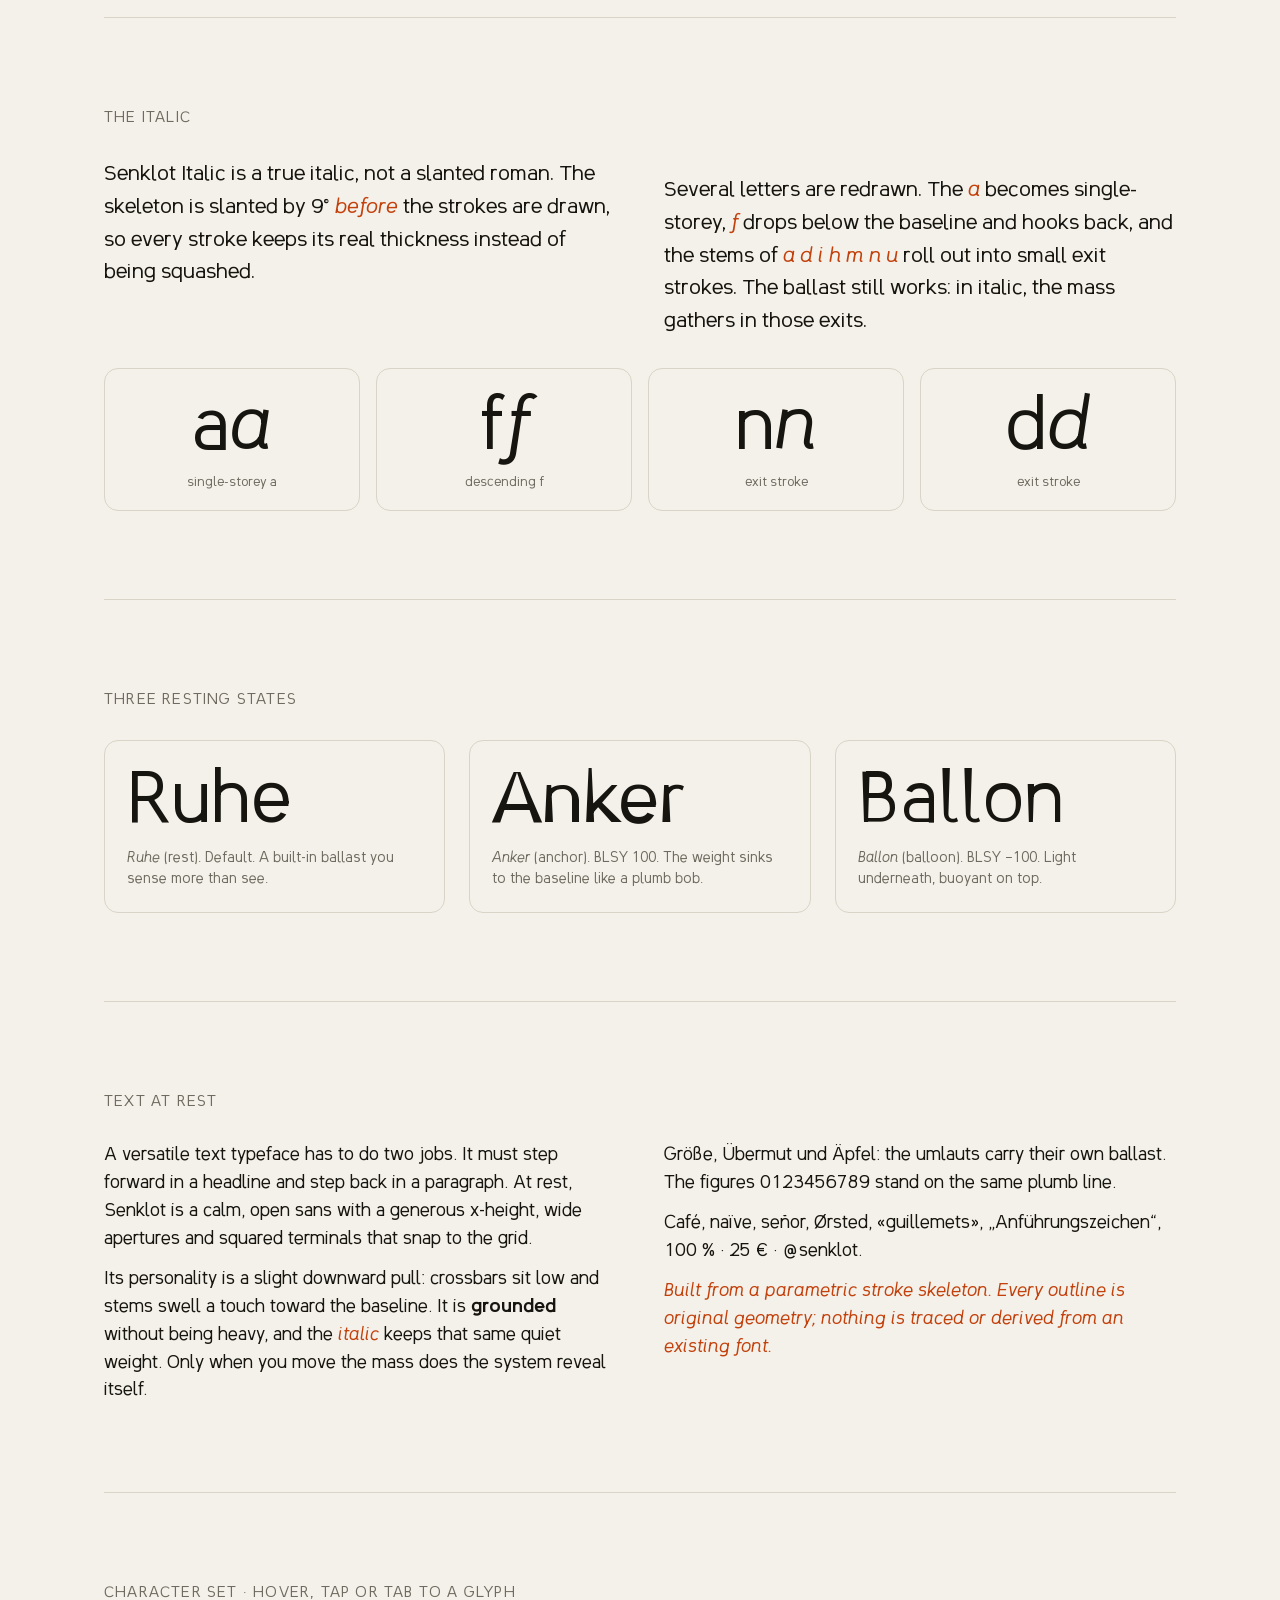
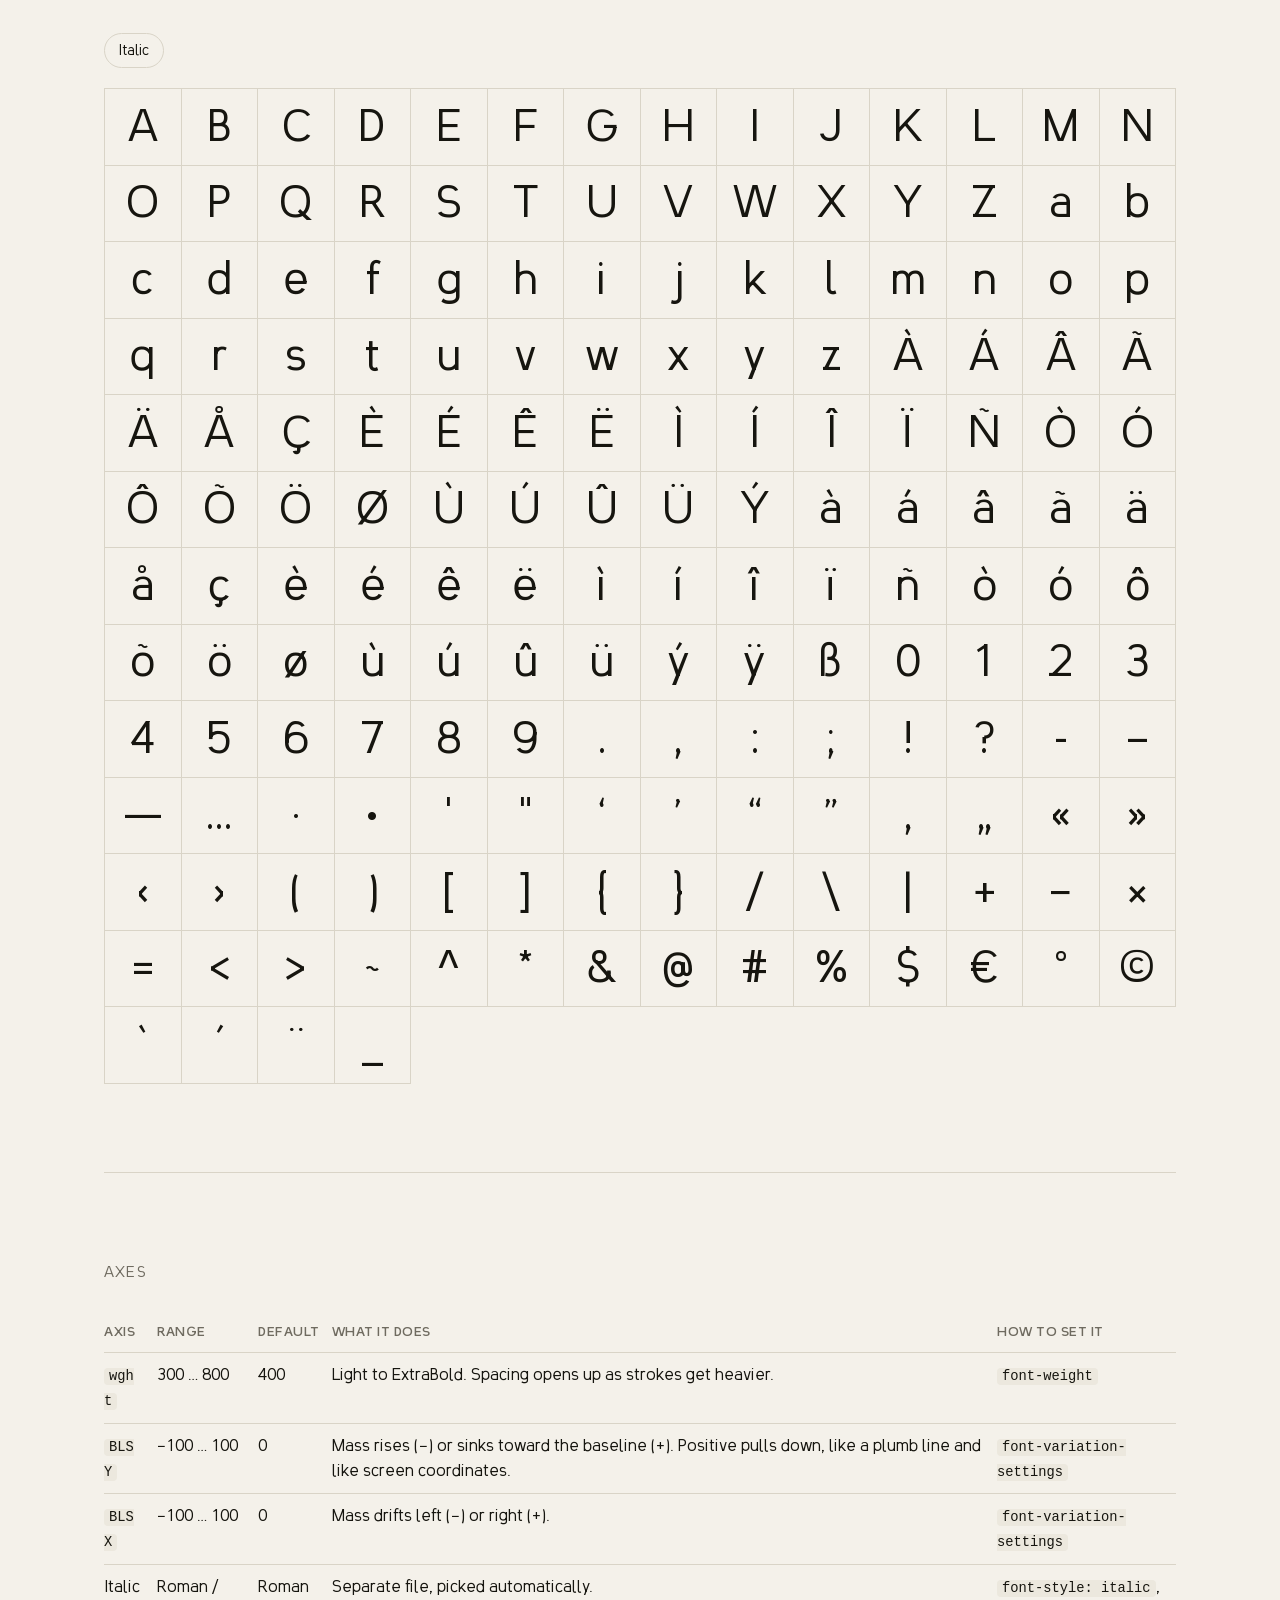
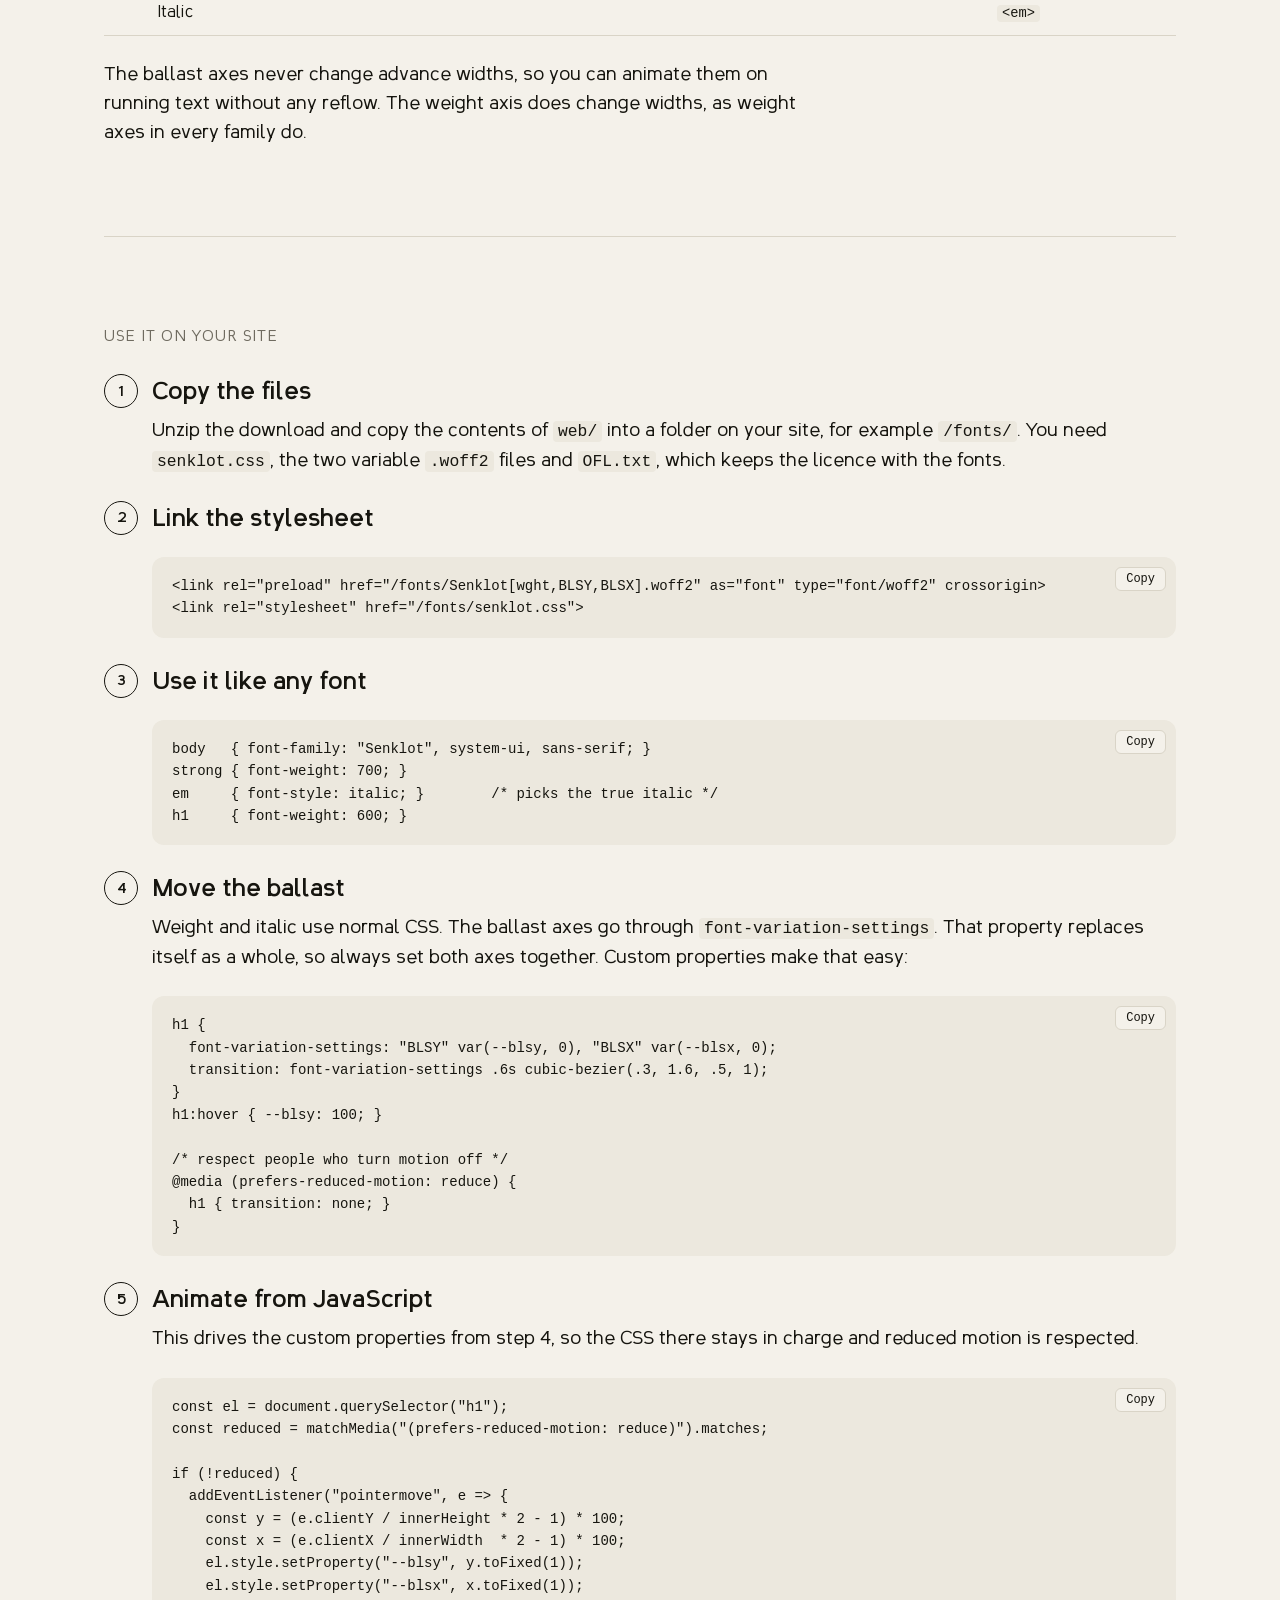
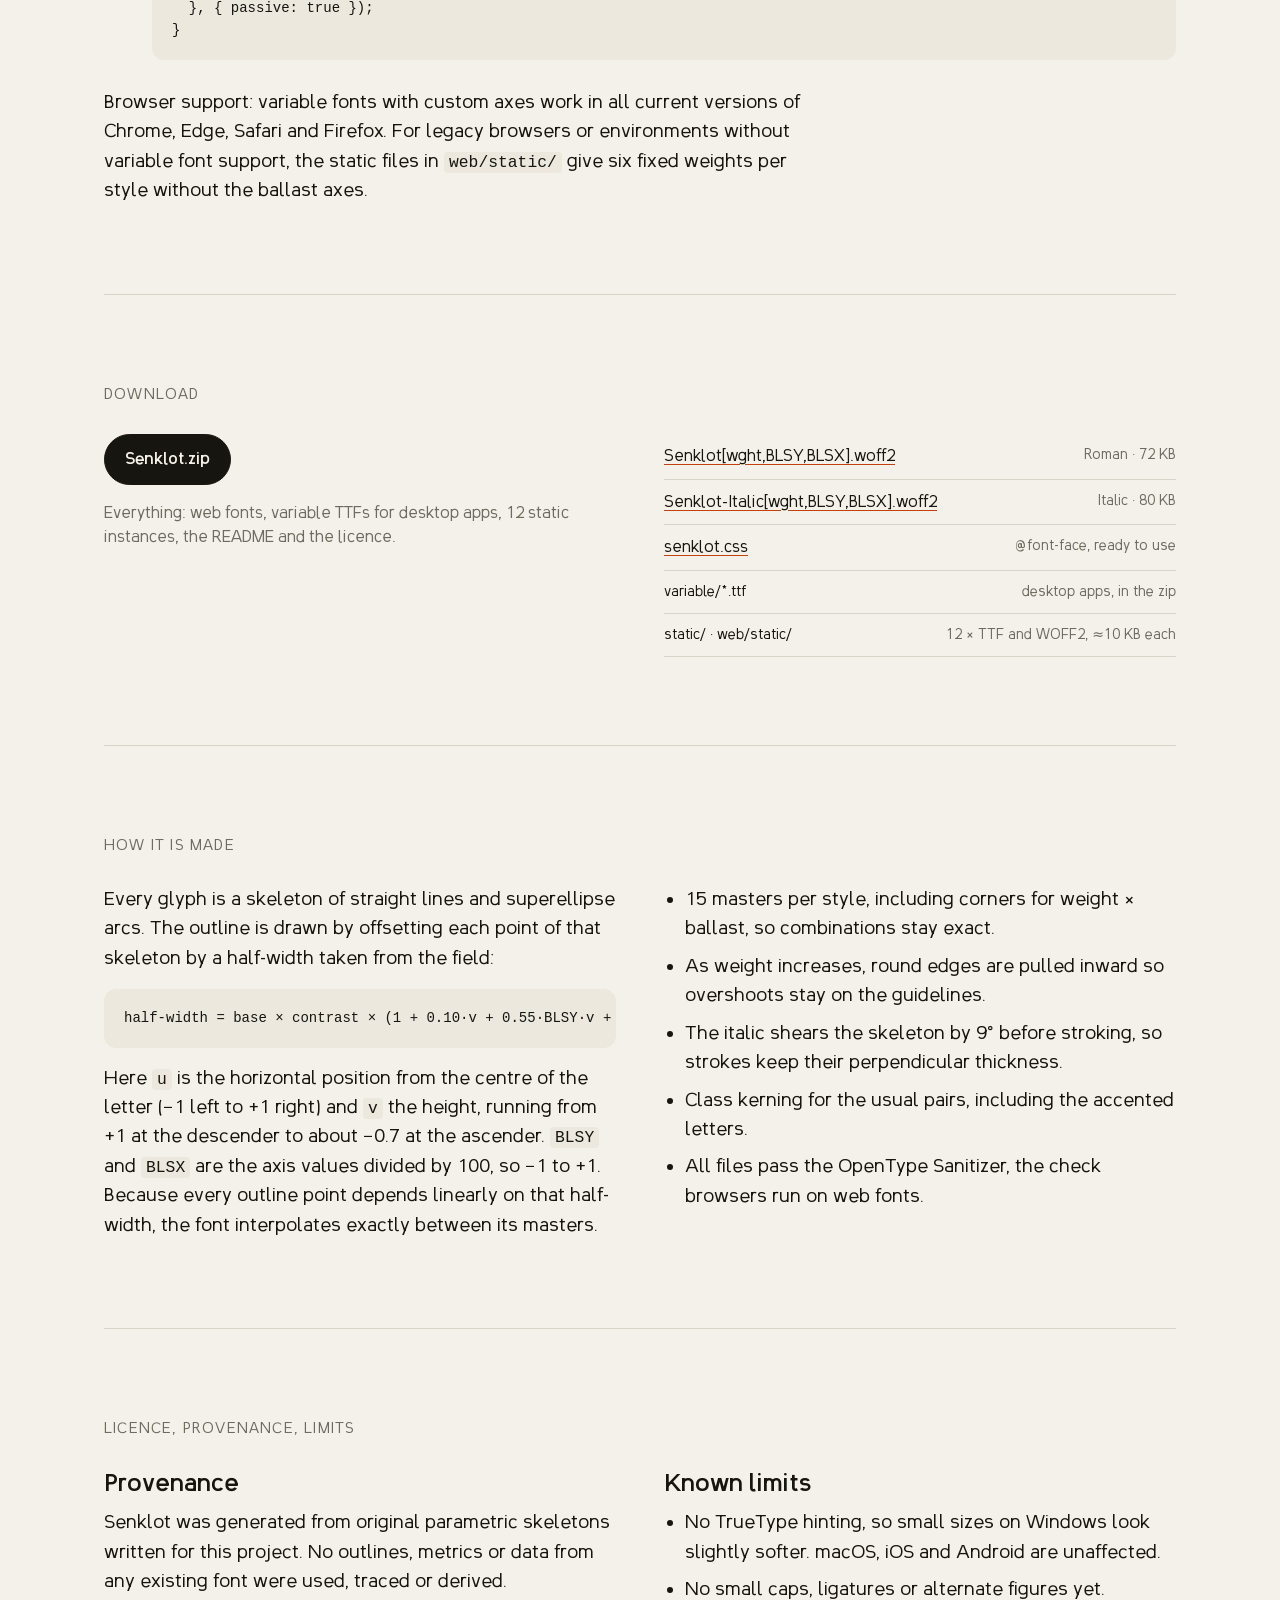
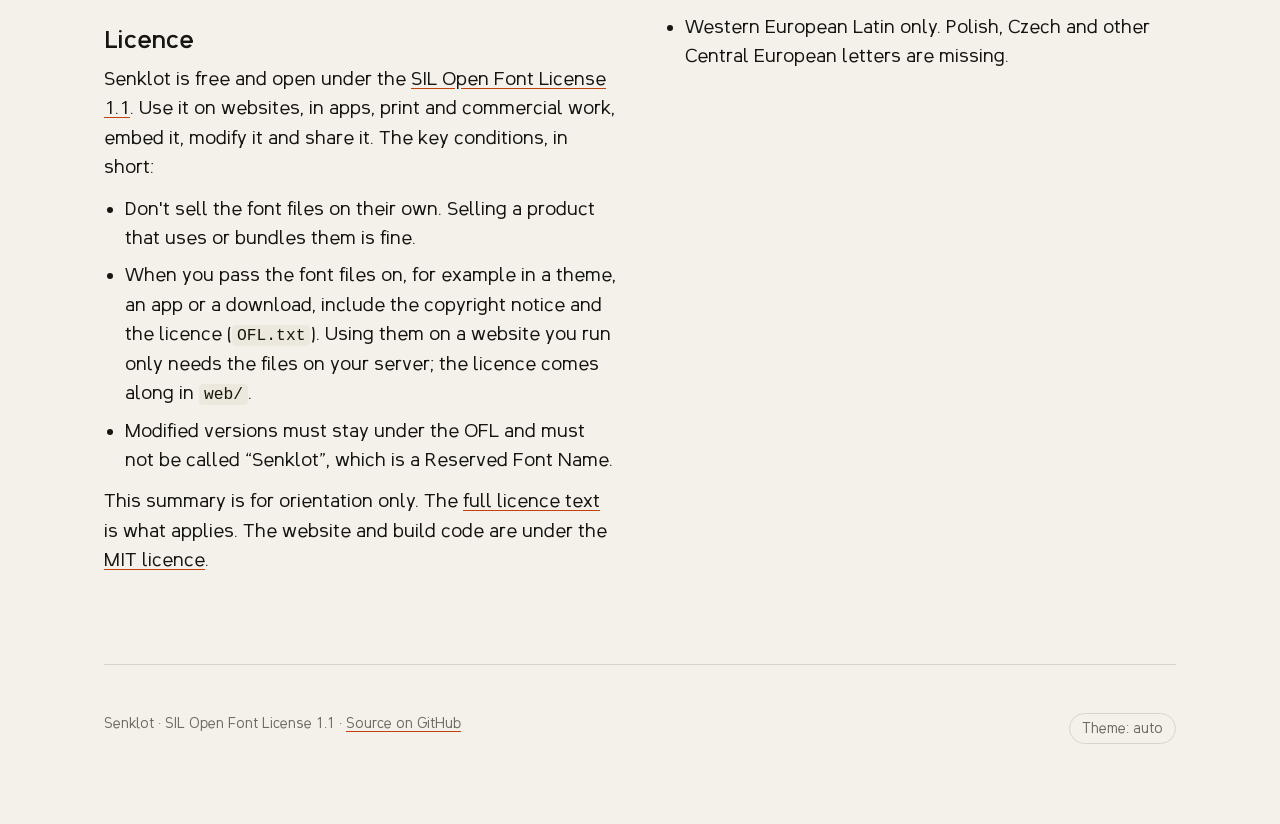
==== commit 8319b4cd: "Publish the site in German and French; narrow-screen fixes Co-Authored-By: Claude Opus 5.5 <noreply@" ====
--- a/docs/index.html
+++ b/docs/index.html
@@ -7,6 +7,10 @@
 <meta name="description" content="Senklot is an original variable sans-serif whose stroke weight follows a movable centre of mass. Roman and italic, 300–800, two ballast axes.">
 <meta property="og:title" content="Senklot">
 <meta property="og:description" content="A sans-serif with a movable centre of mass.">
+<link rel="alternate" hreflang="en" href="https://paulwilke.github.io/senklot/">
+<link rel="alternate" hreflang="de" href="https://paulwilke.github.io/senklot/de/">
+<link rel="alternate" hreflang="fr" href="https://paulwilke.github.io/senklot/fr/">
+<link rel="alternate" hreflang="x-default" href="https://paulwilke.github.io/senklot/">
 <link rel="preload" href="fonts/Senklot[wght,BLSY,BLSX].woff2" as="font" type="font/woff2" crossorigin>
 <link rel="stylesheet" href="fonts/senklot.css">
 <link rel="icon" href="data:image/svg+xml,<svg xmlns='http://www.w3.org/2000/svg' viewBox='0 0 32 32'><rect width='32' height='32' rx='7' fill='%2316150f'/><circle cx='16' cy='22' r='6' fill='%23fb923c'/></svg>">
@@ -32,6 +36,9 @@
 nav.top .links { display: flex; gap: 20px; flex-wrap: wrap; }
 nav.top a { text-decoration: none; }
 nav.top a:hover { color: var(--ink); }
+.lang { display: inline-flex; gap: 2px; border: 1px solid var(--line); border-radius: 999px; padding: 2px; }
+nav.top .lang a { padding: 2px 8px; border-radius: 999px; font-size: 13px; }
+nav.top .lang a[aria-current] { background: var(--ink); color: var(--bg); }
 .brand { color: var(--ink); font-weight: 600; }
 .hero { min-height: 80vh; display: flex; flex-direction: column; justify-content: center; }
 .hero h1 { font-weight: 600; font-size: clamp(76px, 20vw, 290px); line-height: .95; letter-spacing: -0.01em; user-select: none; white-space: nowrap; }
@@ -96,6 +103,8 @@
 .text { columns: 2; column-gap: 48px; font-size: 18px; }
 .text p + p { margin-top: 12px; }
 
+.tscroll { overflow-x: auto; }
+td code { overflow-wrap: anywhere; }
 table { width: 100%; border-collapse: collapse; font-size: 16px; }
 th, td { text-align: left; padding: 10px 12px 10px 0; border-bottom: 1px solid var(--line); vertical-align: top; }
 th { font-weight: 600; font-size: 13px; color: var(--muted); letter-spacing: .04em; text-transform: uppercase; }
@@ -106,7 +115,8 @@
 .steps pre { margin-top: 10px; }
 .files { list-style: none; padding: 0; }
 .files li { display: flex; justify-content: space-between; gap: 16px; border-bottom: 1px solid var(--line); padding: 10px 0; font-size: 16px; }
-.files li span { color: var(--muted); white-space: nowrap; font-size: 14px; }
+.files li span { color: var(--muted); font-size: 14px; text-align: right; }
+.files li a { overflow-wrap: anywhere; }
 .facts { display: grid; grid-template-columns: repeat(4, 1fr); gap: 16px; margin-bottom: 40px; }
 .facts div { border: 1px solid var(--line); border-radius: 14px; padding: 18px; }
 .facts b { display: block; font-size: 40px; font-weight: 600; line-height: 1.1; }
@@ -121,7 +131,7 @@
 }
 @media (max-width: 760px) {
   .wrap { padding: 0 16px; }
-  nav.top .links a:not(.keep) { display: none; }
+  nav.top .links > a:not(.keep) { display: none; }
   .two, .play { grid-template-columns: 1fr; }
   .states { grid-template-columns: 1fr; }
   .text { columns: 1; }
@@ -143,6 +153,7 @@
       <a class="keep" href="#use">Use</a>
       <a class="keep" href="#download">Download</a>
       <a href="#about">Licence</a>
+      <span class="lang"><a href="./" lang="en" aria-current="page">EN</a><a href="de/" lang="de">DE</a><a href="fr/" lang="fr">FR</a></span>
     </div>
   </nav>
 
@@ -261,7 +272,7 @@
 
   <section id="axes">
     <h2>Axes</h2>
-    <table>
+    <div class="tscroll"><table>
       <thead><tr><th>Axis</th><th>Range</th><th>Default</th><th>What it does</th><th>How to set it</th></tr></thead>
       <tbody>
         <tr><td><code>wght</code></td><td>300 … 800</td><td>400</td><td>Light to ExtraBold. Spacing opens up as strokes get heavier.</td><td><code>font-weight</code></td></tr>
@@ -269,7 +280,7 @@
         <tr><td><code>BLSX</code></td><td>−100 … 100</td><td>0</td><td>Mass drifts left (−) or right (+).</td><td><code>font-variation-settings</code></td></tr>
         <tr><td>Italic</td><td>Roman / Italic</td><td>Roman</td><td>Separate file, picked automatically.</td><td><code>font-style: italic</code>, <code>&lt;em&gt;</code></td></tr>
       </tbody>
-    </table>
+    </table></div>
     <div class="prose" style="margin-top:24px"><p>The ballast axes never change advance widths, so you can animate them on running text without any reflow. The weight axis does change widths, as weight axes in every family do.</p></div>
   </section>
 
@@ -384,6 +395,7 @@
 <script>
 (() => {
   const $ = id => document.getElementById(id);
+  const T = { copy: 'Copy', copied: 'Copied', select: 'Select & copy', theme: 'Theme', auto: 'auto', light: 'light', dark: 'dark', reduced: 'Reduced motion is on, so the headline stays at rest. Try the playground below.' };
   const reduce = matchMedia('(prefers-reduced-motion: reduce)').matches;
   const fvs = (y, x) => `"BLSY" ${y.toFixed(1)}, "BLSX" ${x.toFixed(1)}`;
   const clamp = (v, a, b) => Math.max(a, Math.min(b, v));
@@ -427,7 +439,7 @@
     requestAnimationFrame(frame);
   }
   if (!reduce) requestAnimationFrame(frame);
-  else $('hint').textContent = 'Reduced motion is on, so the headline stays at rest. Try the playground below.';
+  else $('hint').textContent = T.reduced;
 
   const tb = $('tilt');
   if (!reduce && 'DeviceOrientationEvent' in window && matchMedia('(pointer: coarse)').matches) {
@@ -507,9 +519,9 @@
 
   // ---- copy buttons ----
   document.querySelectorAll('.copy').forEach(b => b.onclick = async () => {
-    try { await navigator.clipboard.writeText($(b.dataset.copy).textContent); b.textContent = 'Copied'; }
-    catch (e) { b.textContent = 'Select & copy'; }
-    setTimeout(() => b.textContent = 'Copy', 1500);
+    try { await navigator.clipboard.writeText($(b.dataset.copy).textContent); b.textContent = T.copied; }
+    catch (e) { b.textContent = T.select; }
+    setTimeout(() => b.textContent = T.copy, 1500);
   });
 
   // ---- theme ----
@@ -517,7 +529,7 @@
   const modes = ['auto', 'light', 'dark'];
   let mode = 'auto';
   try { mode = localStorage.getItem('senklot-theme') || 'auto'; } catch (e) {}
-  const applyTheme = () => { if (mode === 'auto') root.removeAttribute('data-theme'); else root.dataset.theme = mode; tbtn.textContent = 'Theme: ' + mode; };
+  const applyTheme = () => { if (mode === 'auto') root.removeAttribute('data-theme'); else root.dataset.theme = mode; tbtn.textContent = T.theme + ': ' + T[mode]; };
   tbtn.onclick = () => { mode = modes[(modes.indexOf(mode) + 1) % 3]; try { localStorage.setItem('senklot-theme', mode); } catch (e) {} applyTheme(); };
   applyTheme();
 })();
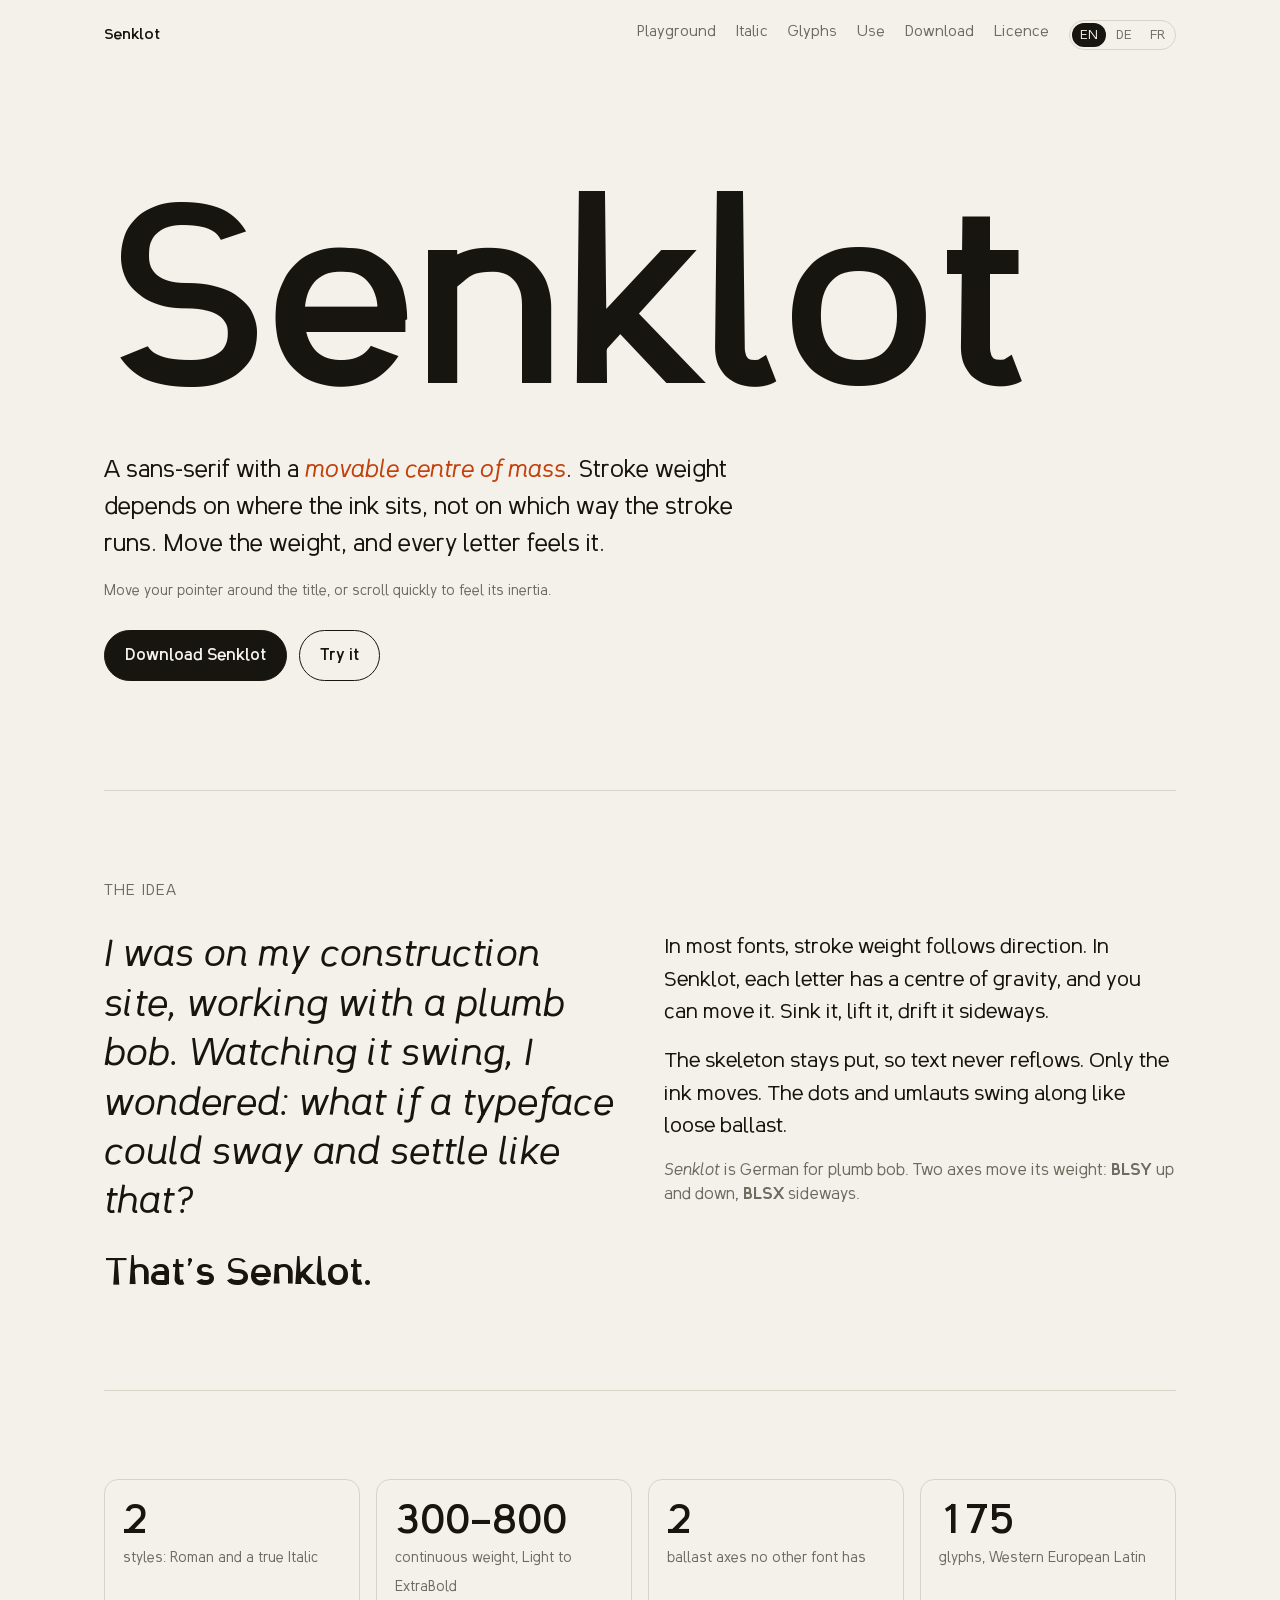
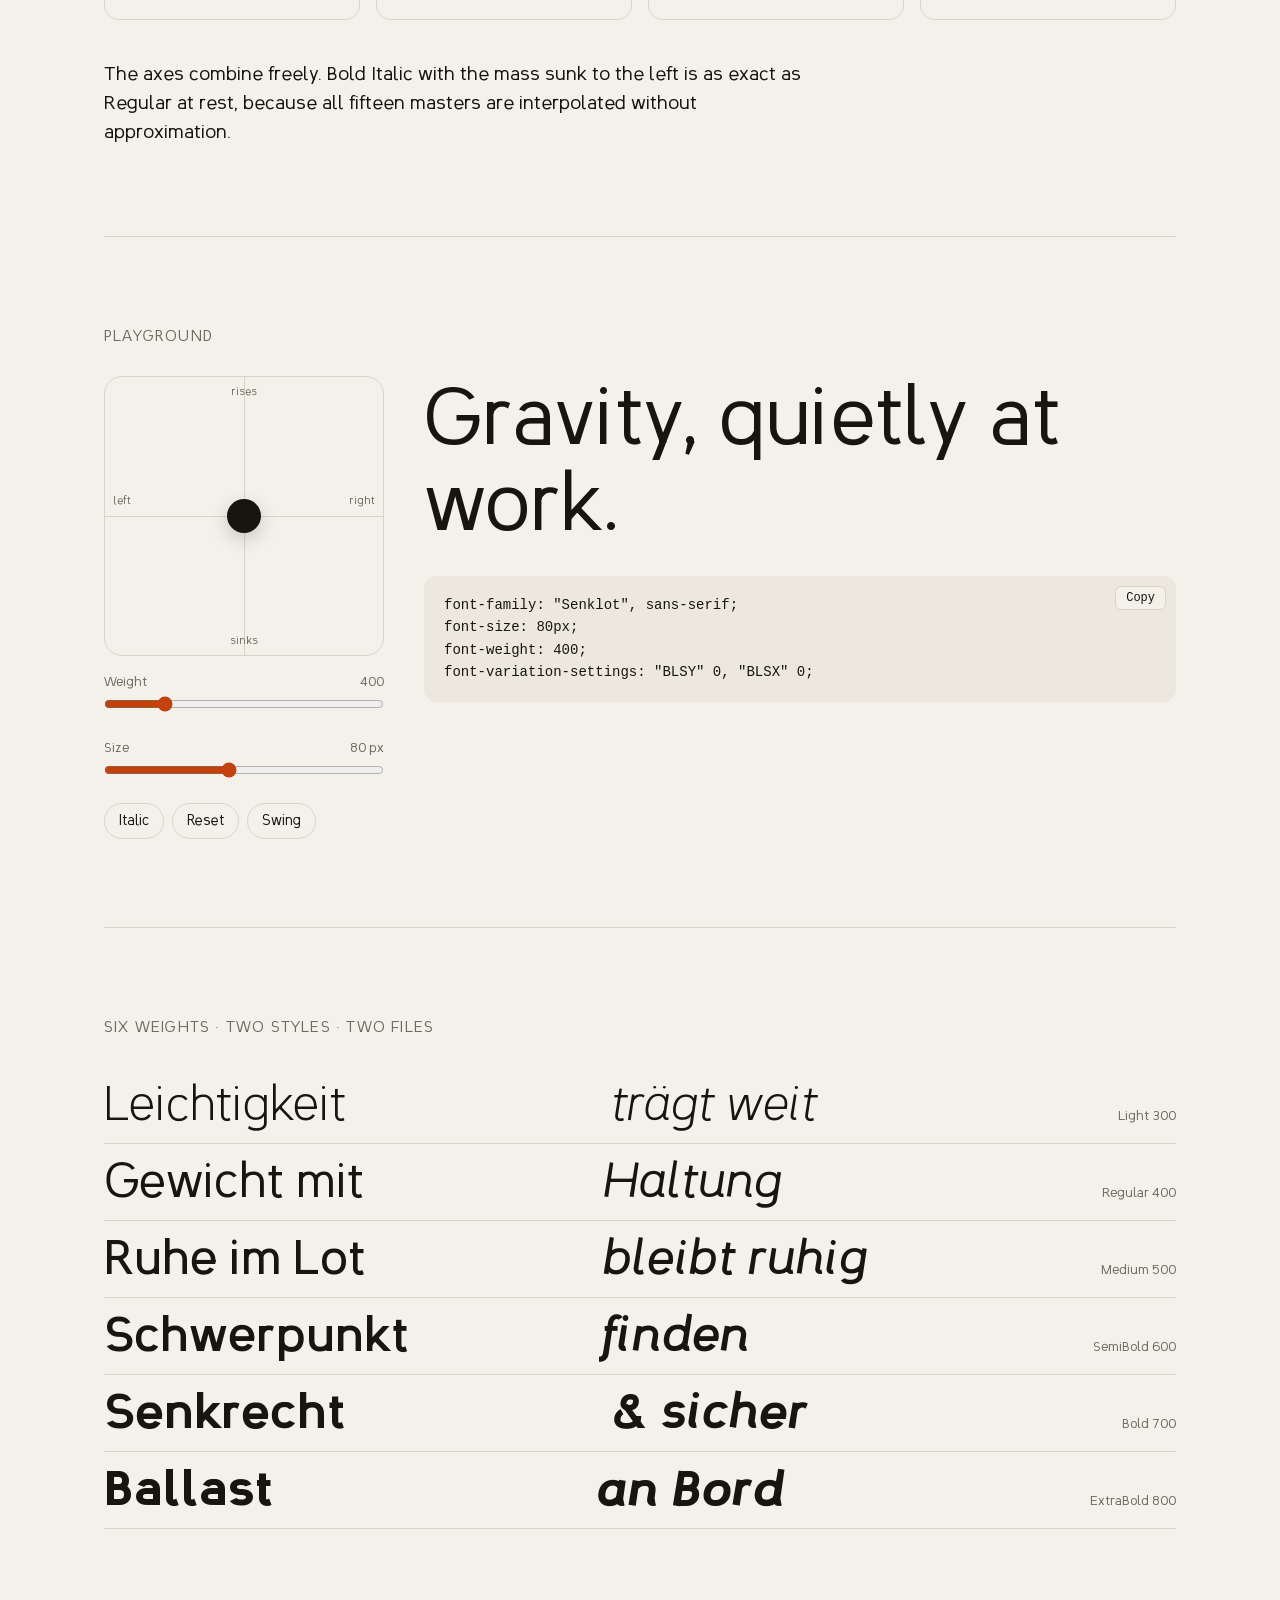
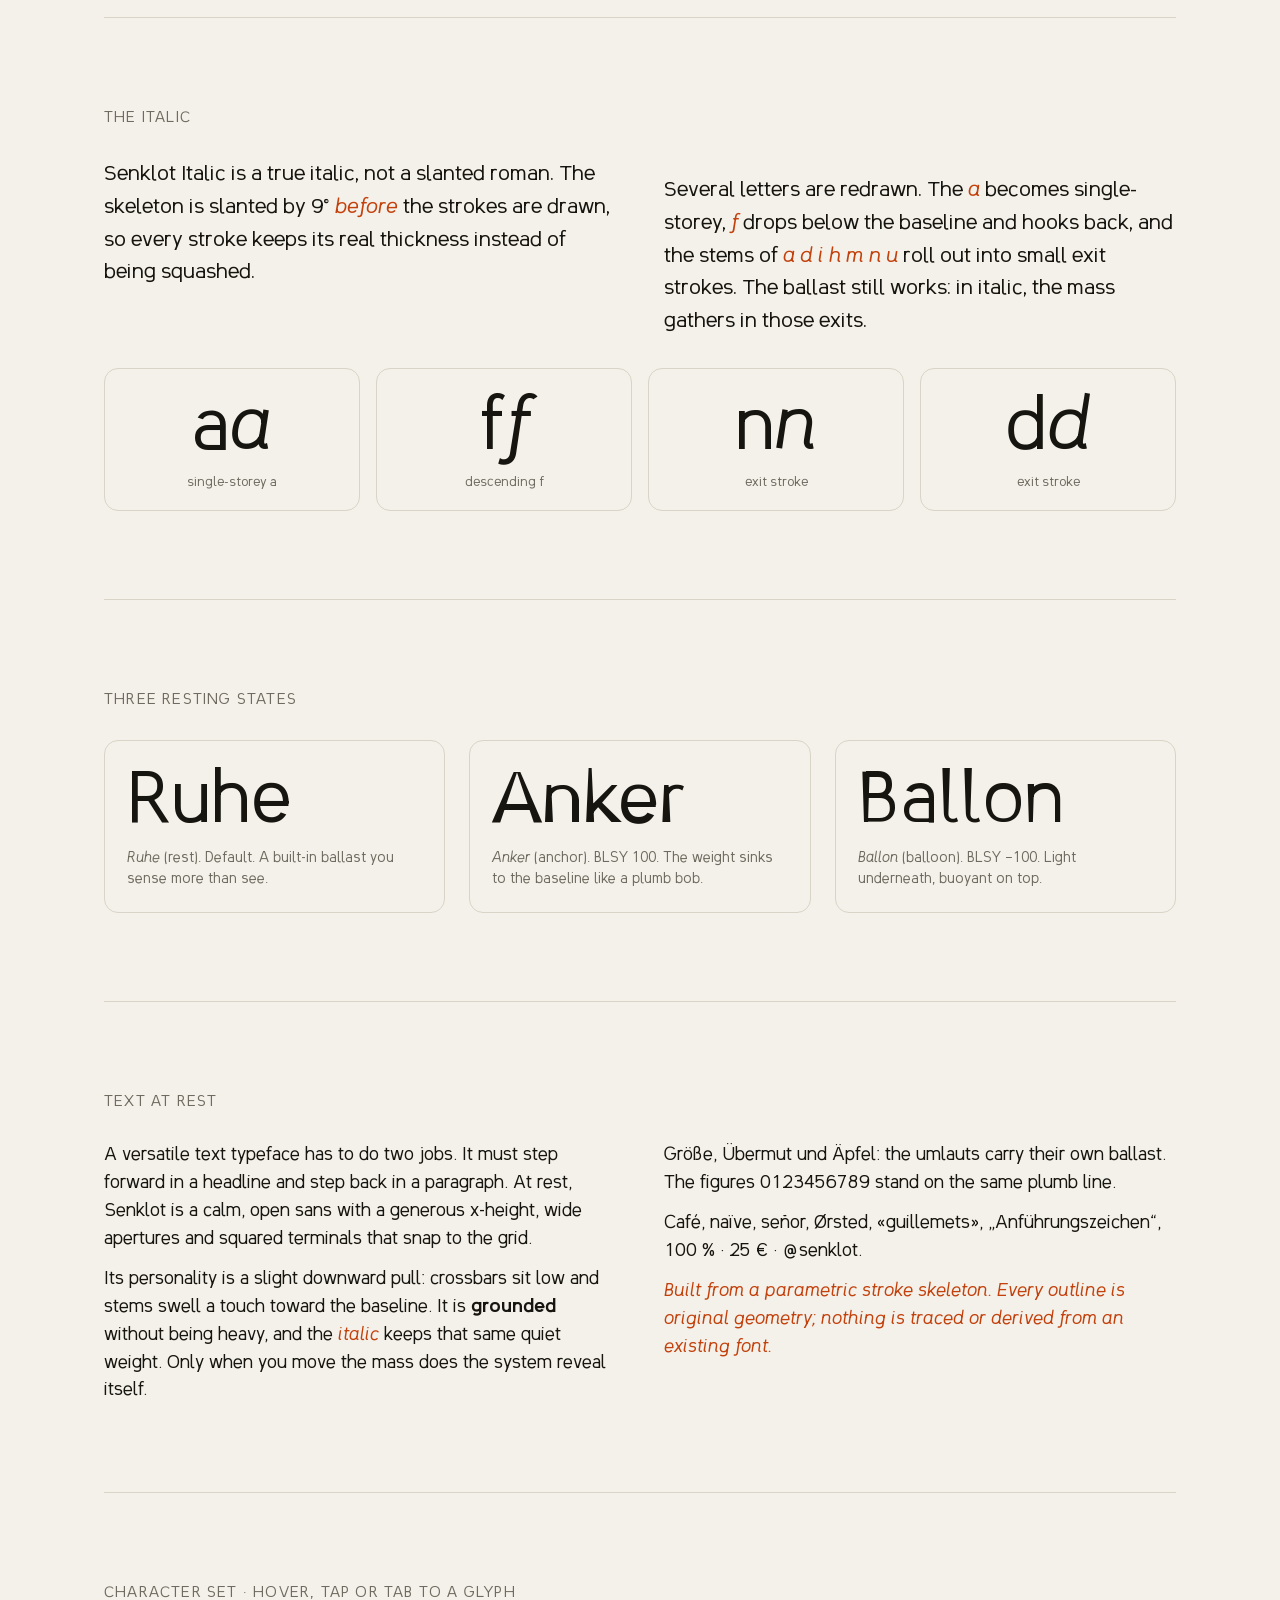
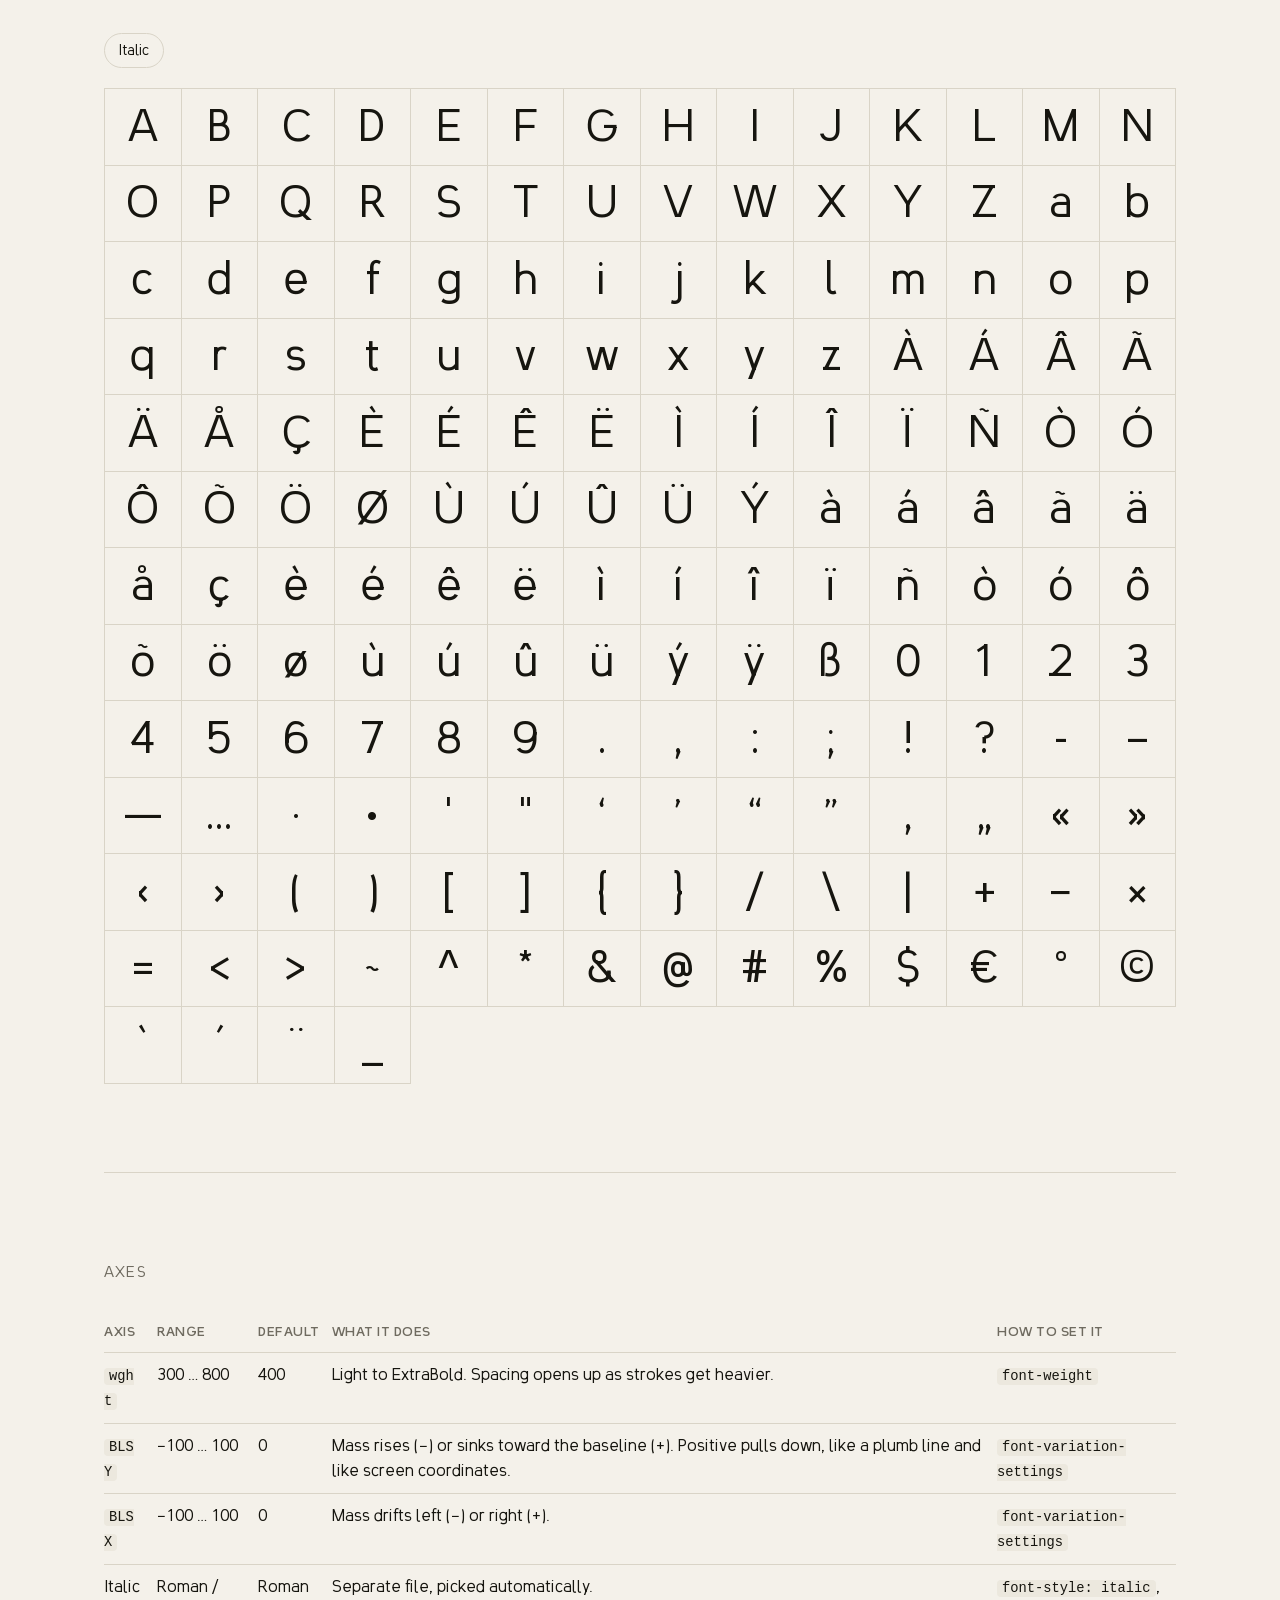
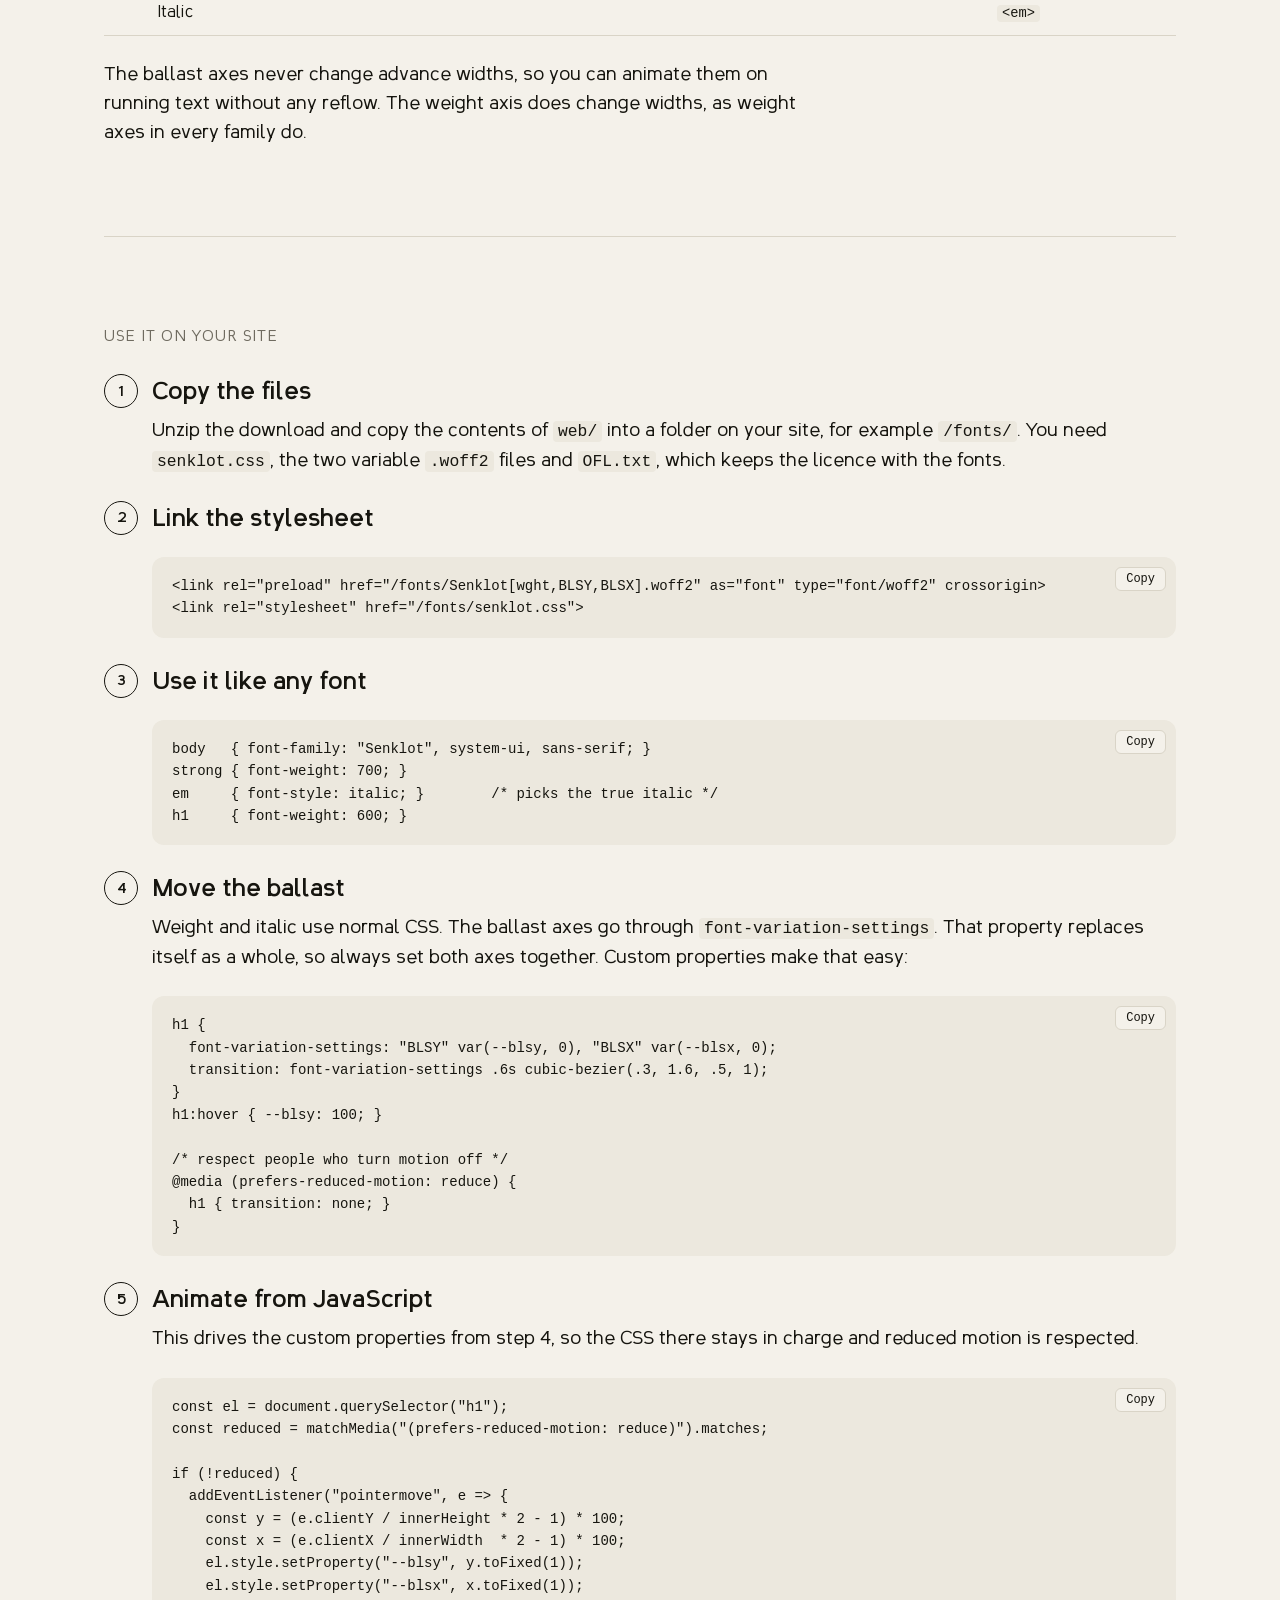
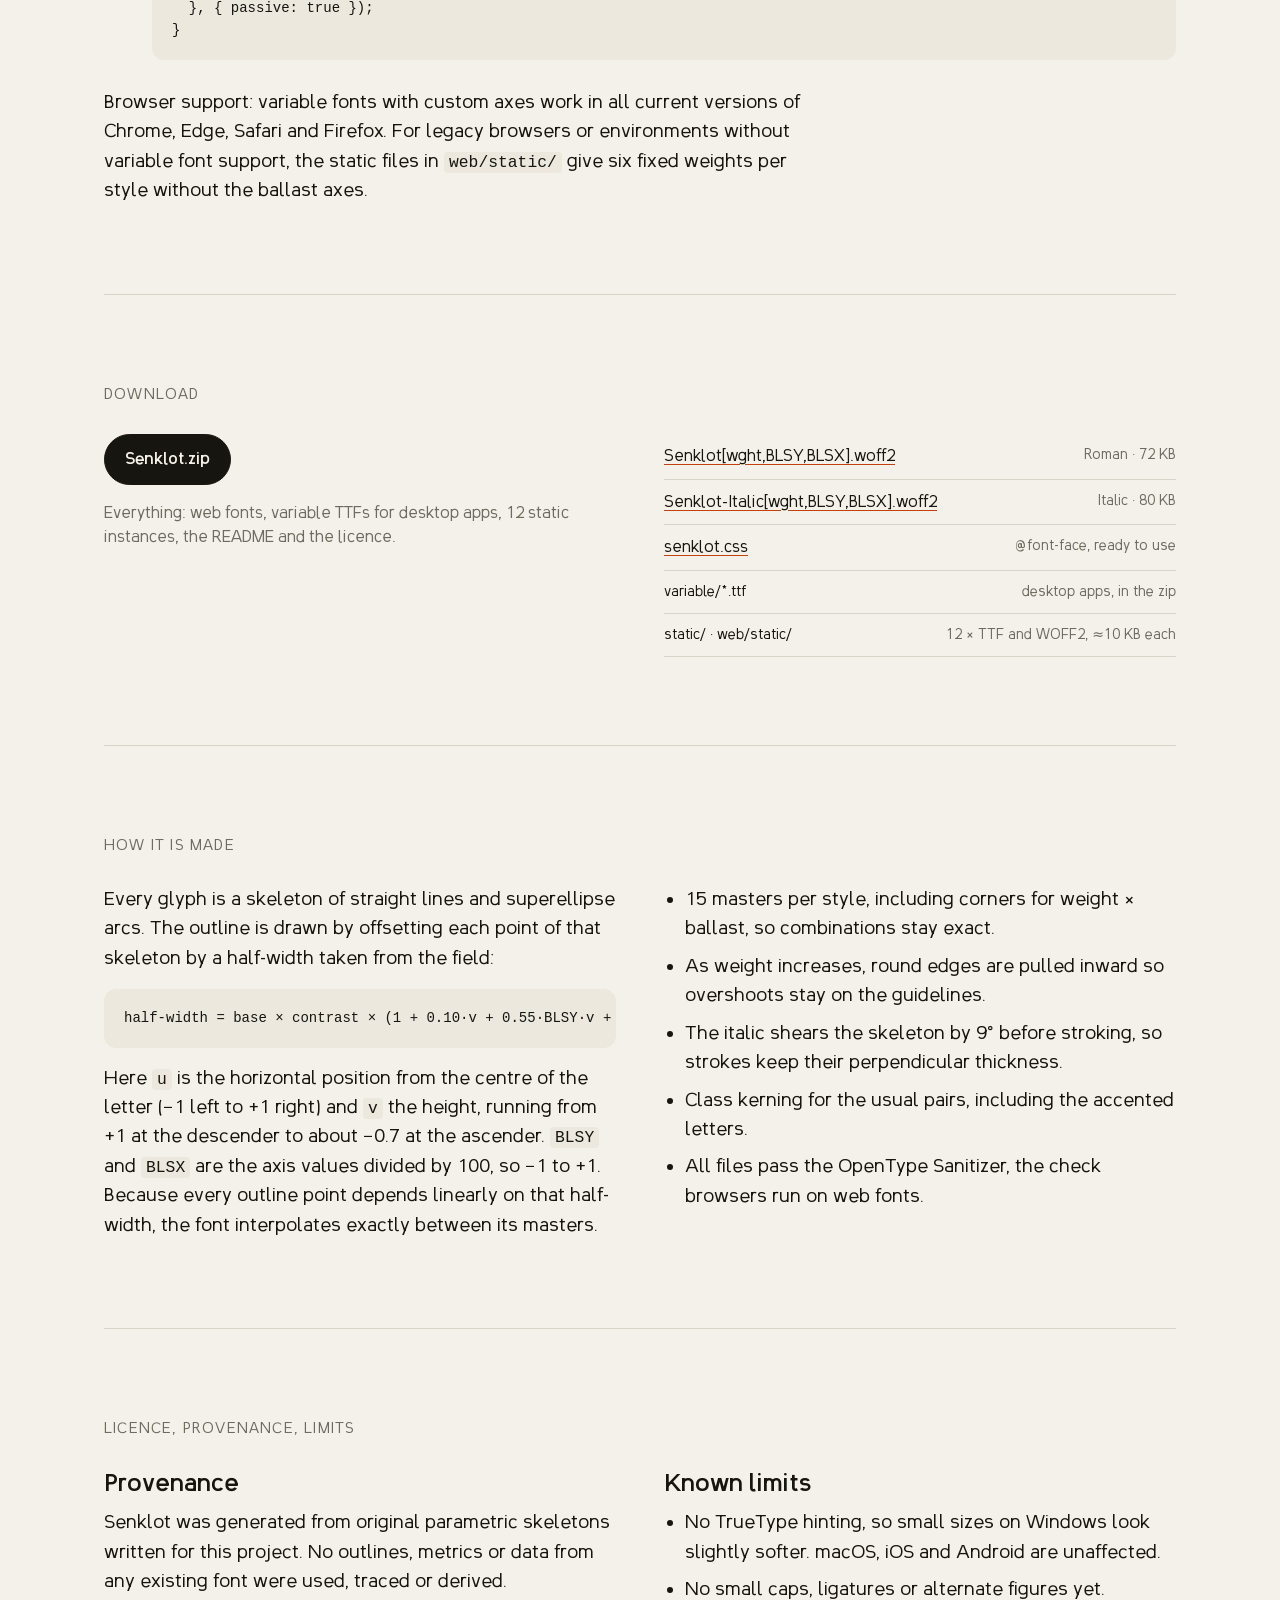
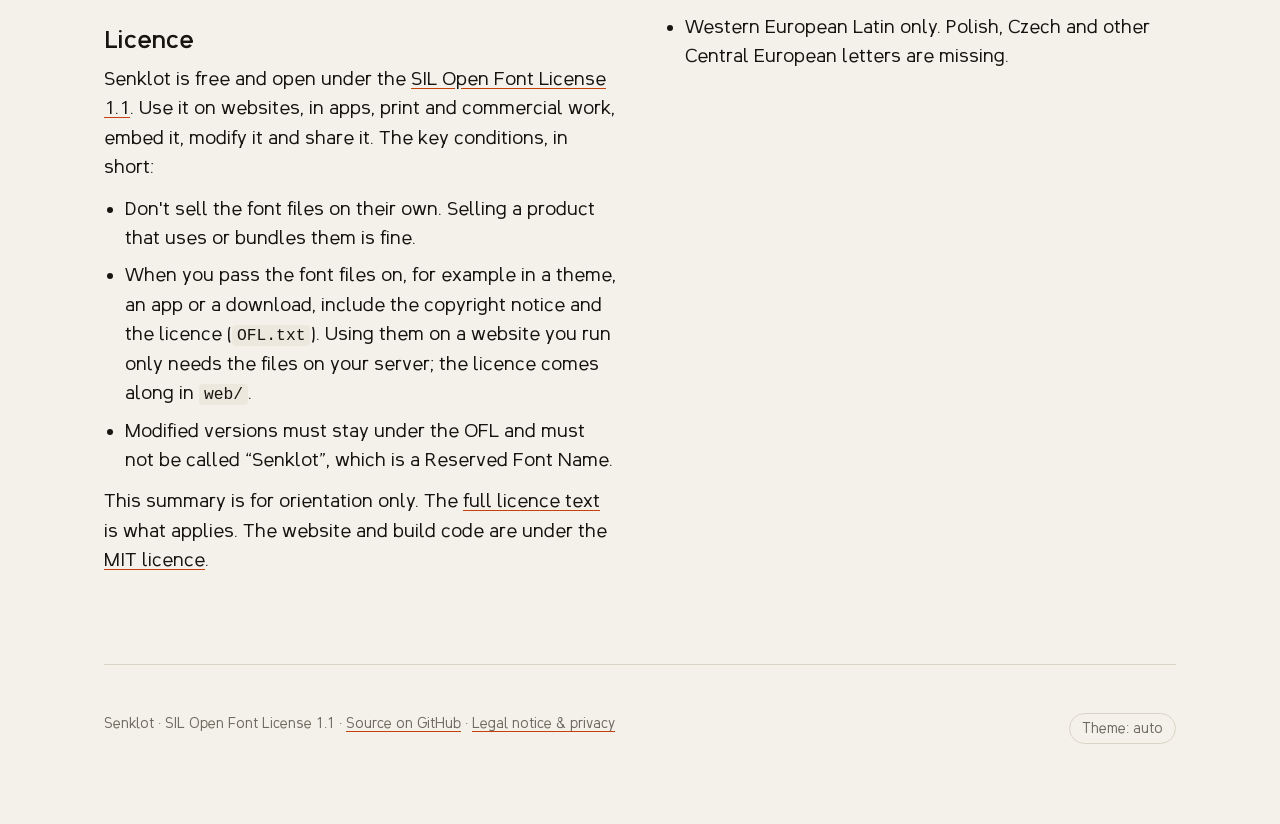
==== commit 794deb7f: "Add legal notice and privacy page (DE/EN/FR), link it from all footers Co-Authored-By: Claude Opus 5" ====
--- a/docs/index.html
+++ b/docs/index.html
@@ -387,7 +387,7 @@
   </section>
 
   <footer>
-    <span>Senklot · SIL Open Font License 1.1 · <a href="https://github.com/paulwilke/senklot">Source on GitHub</a></span>
+    <span>Senklot · SIL Open Font License 1.1 · <a href="https://github.com/paulwilke/senklot">Source on GitHub</a> · <a href="legal/#en">Legal notice &amp; privacy</a></span>
     <button class="theme" id="theme">Theme: auto</button>
   </footer>
 </div>
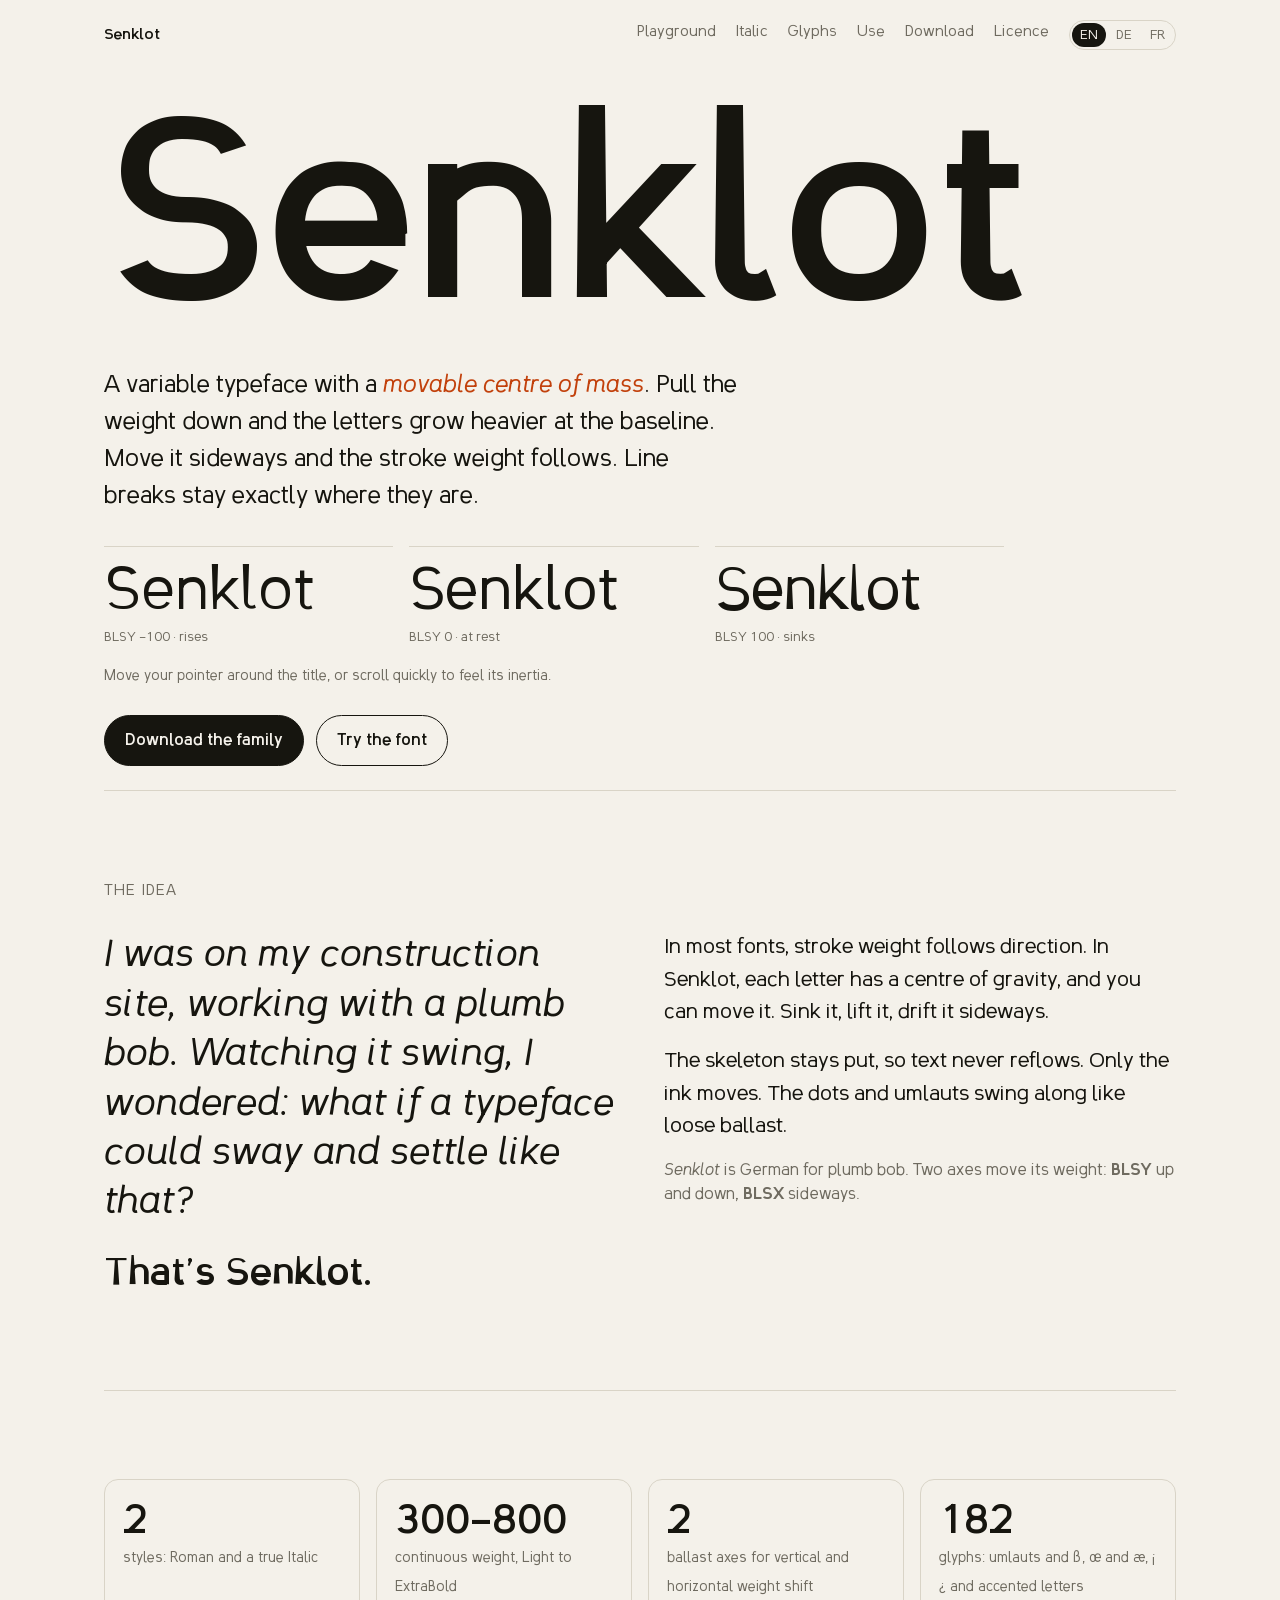
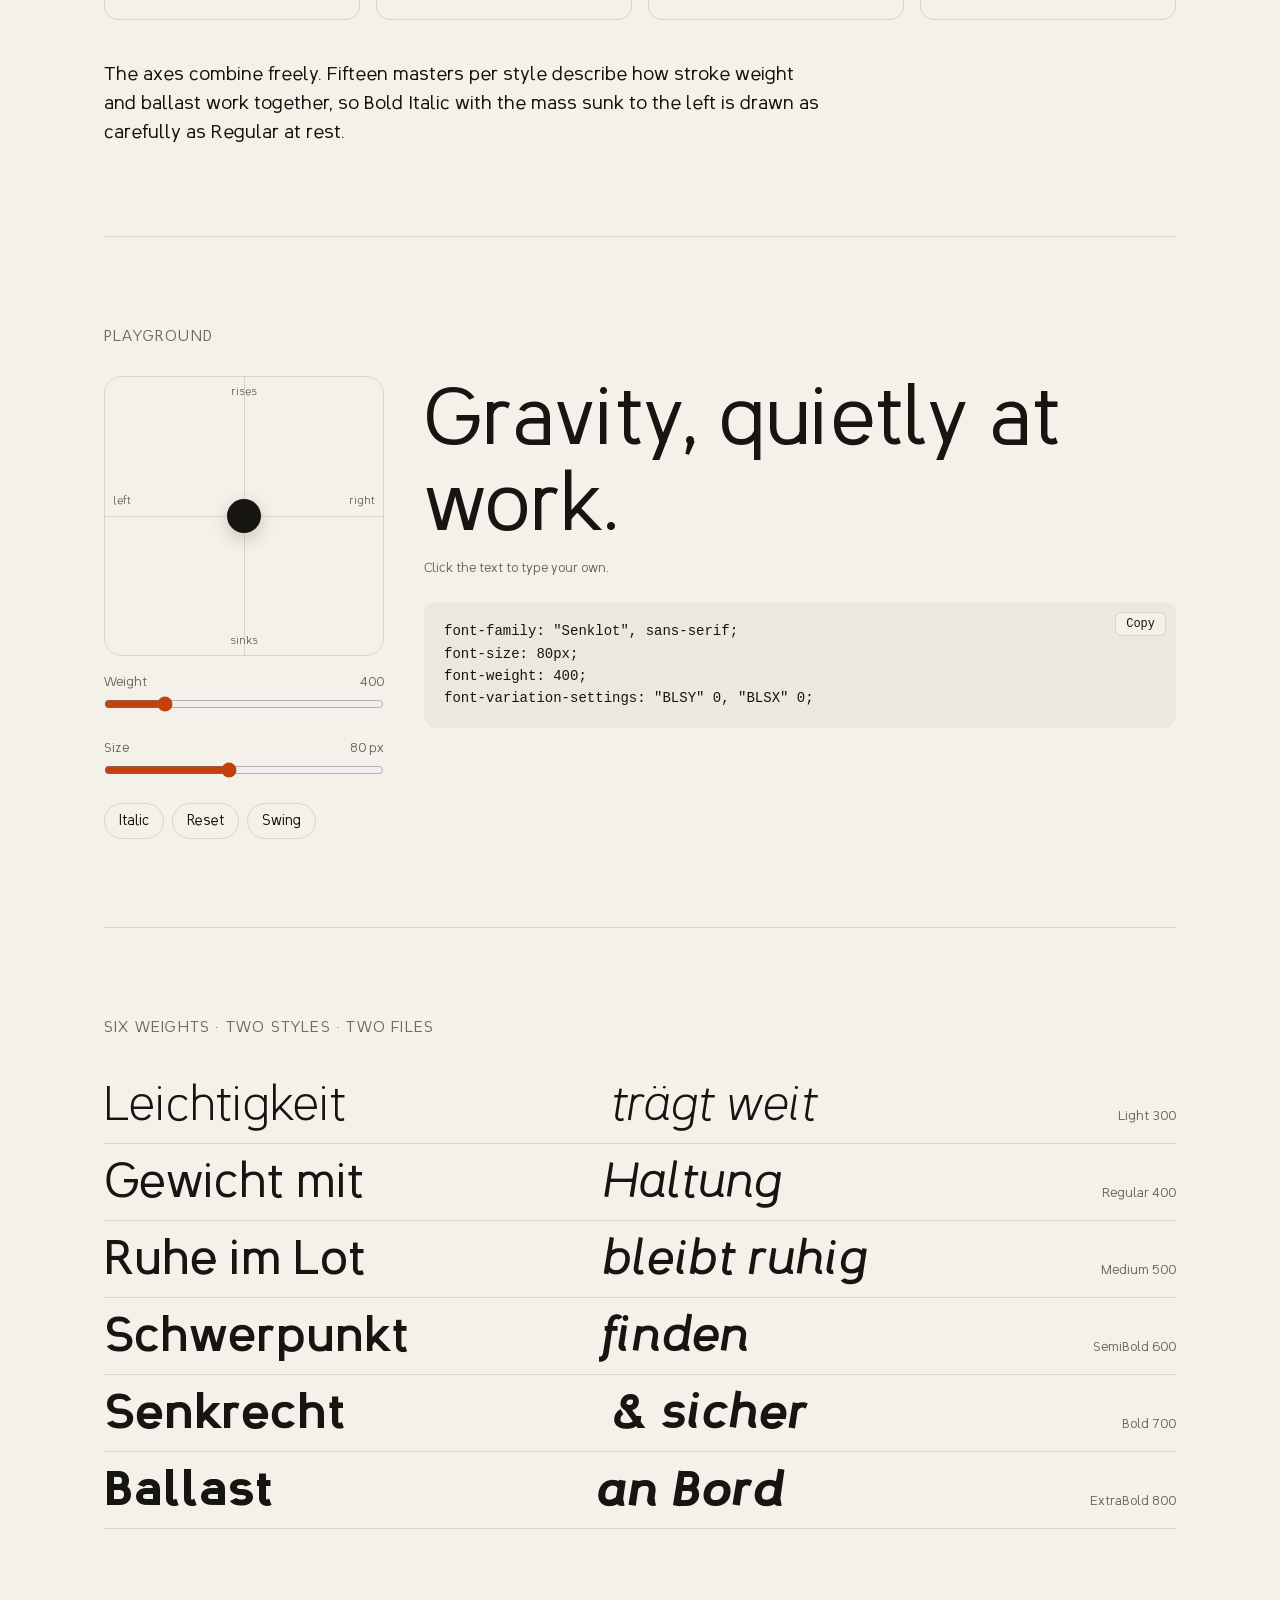
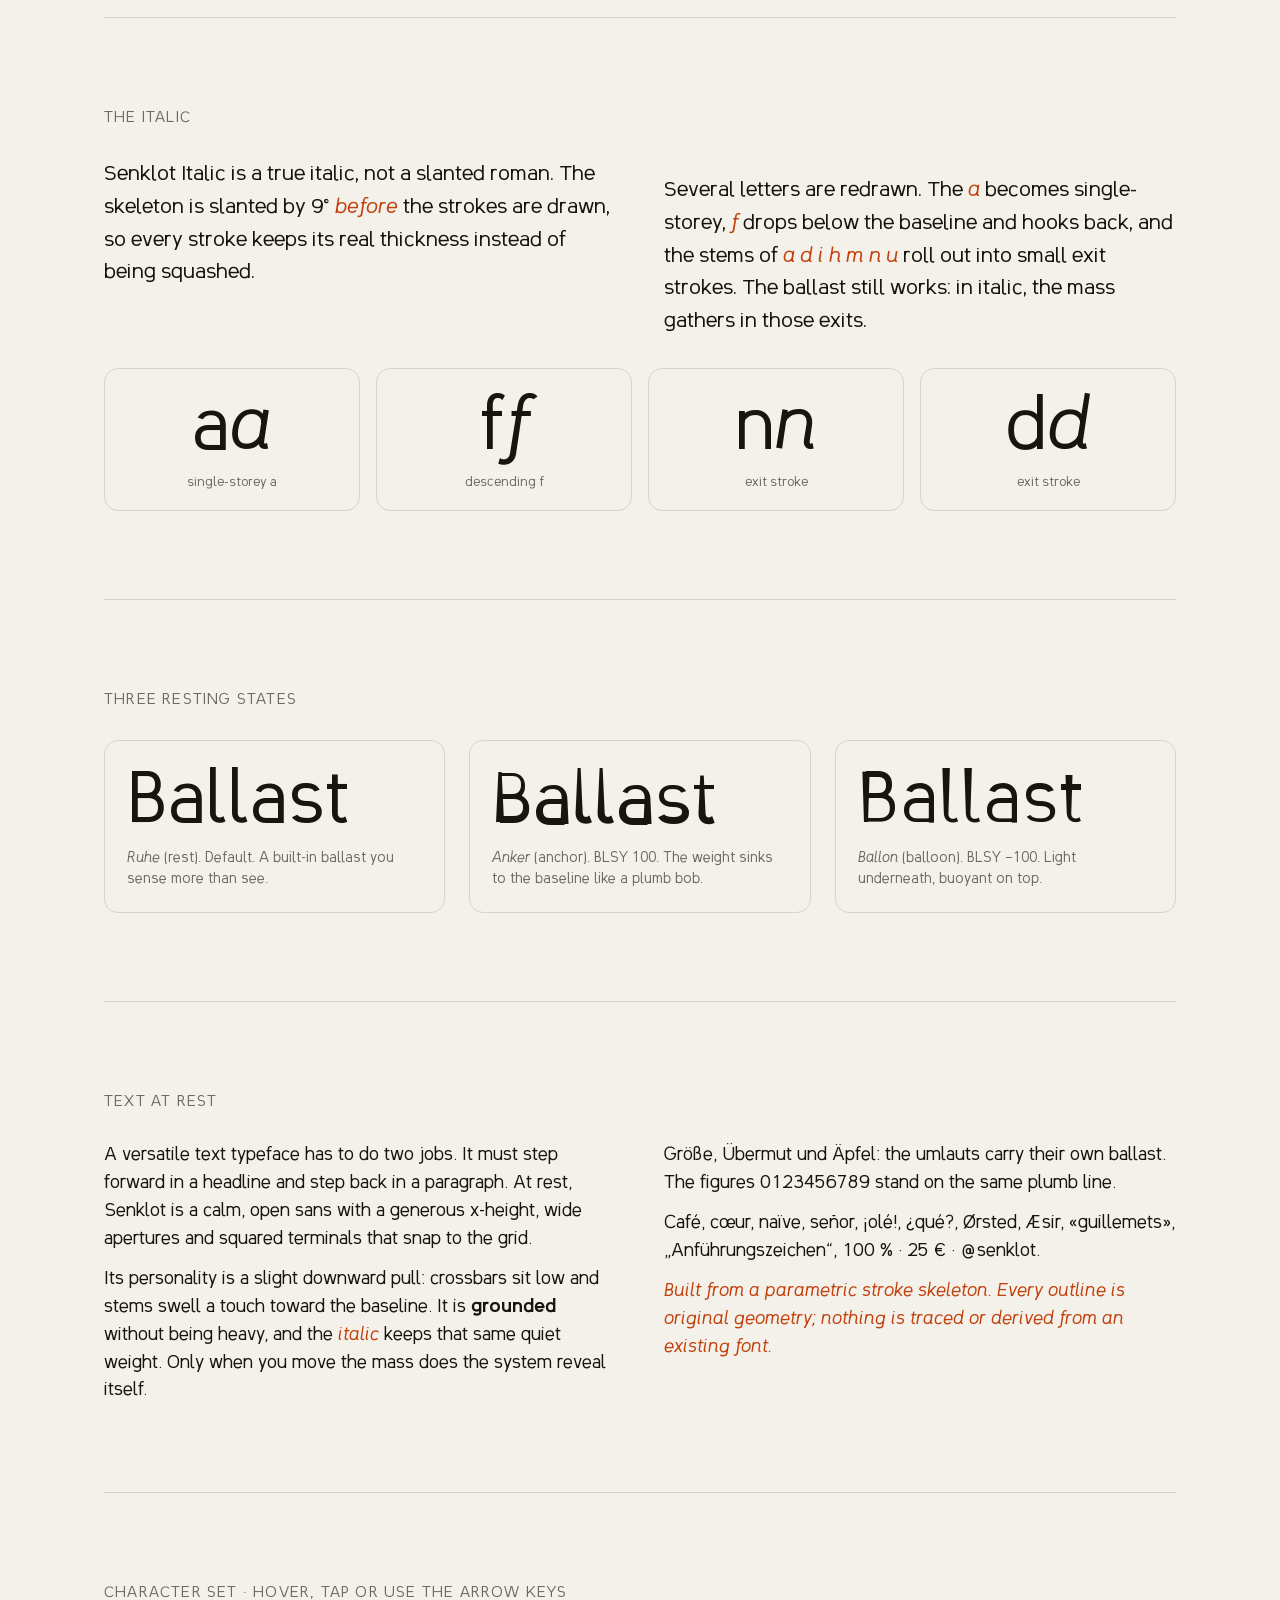
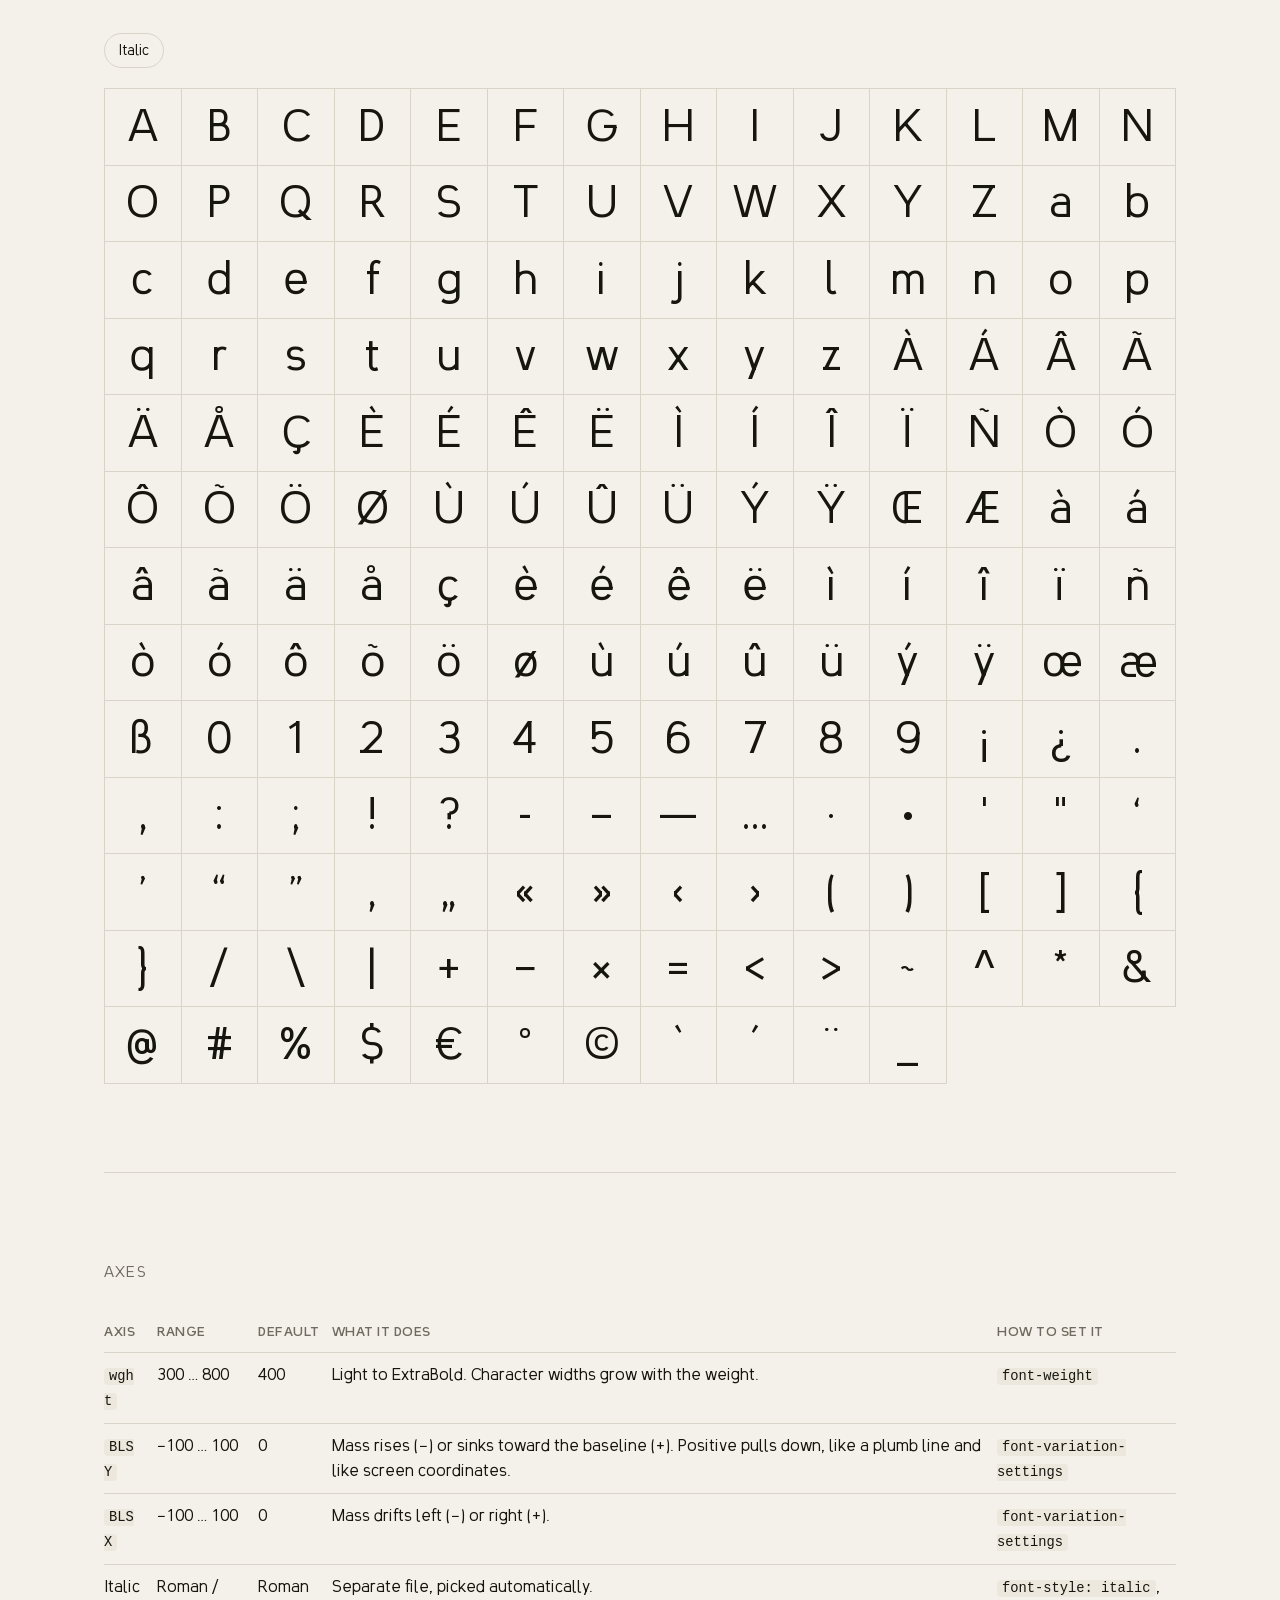
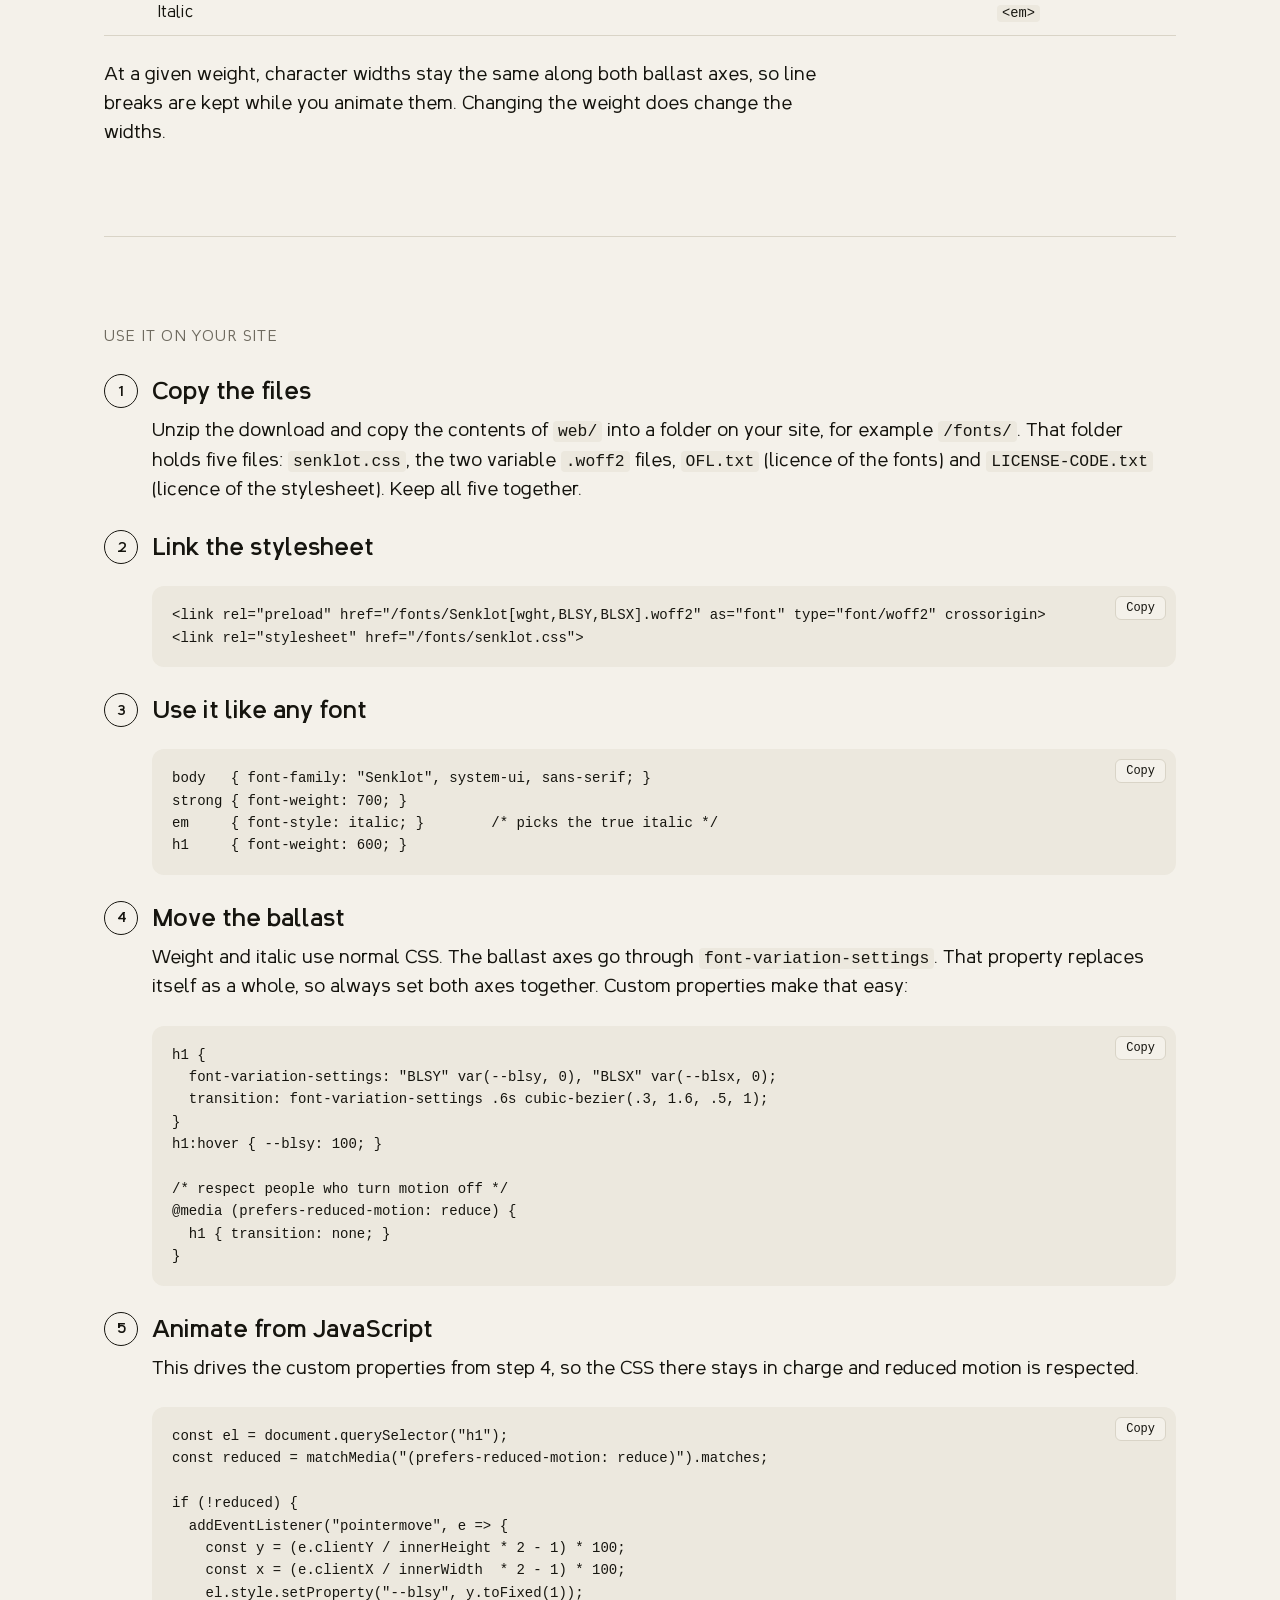
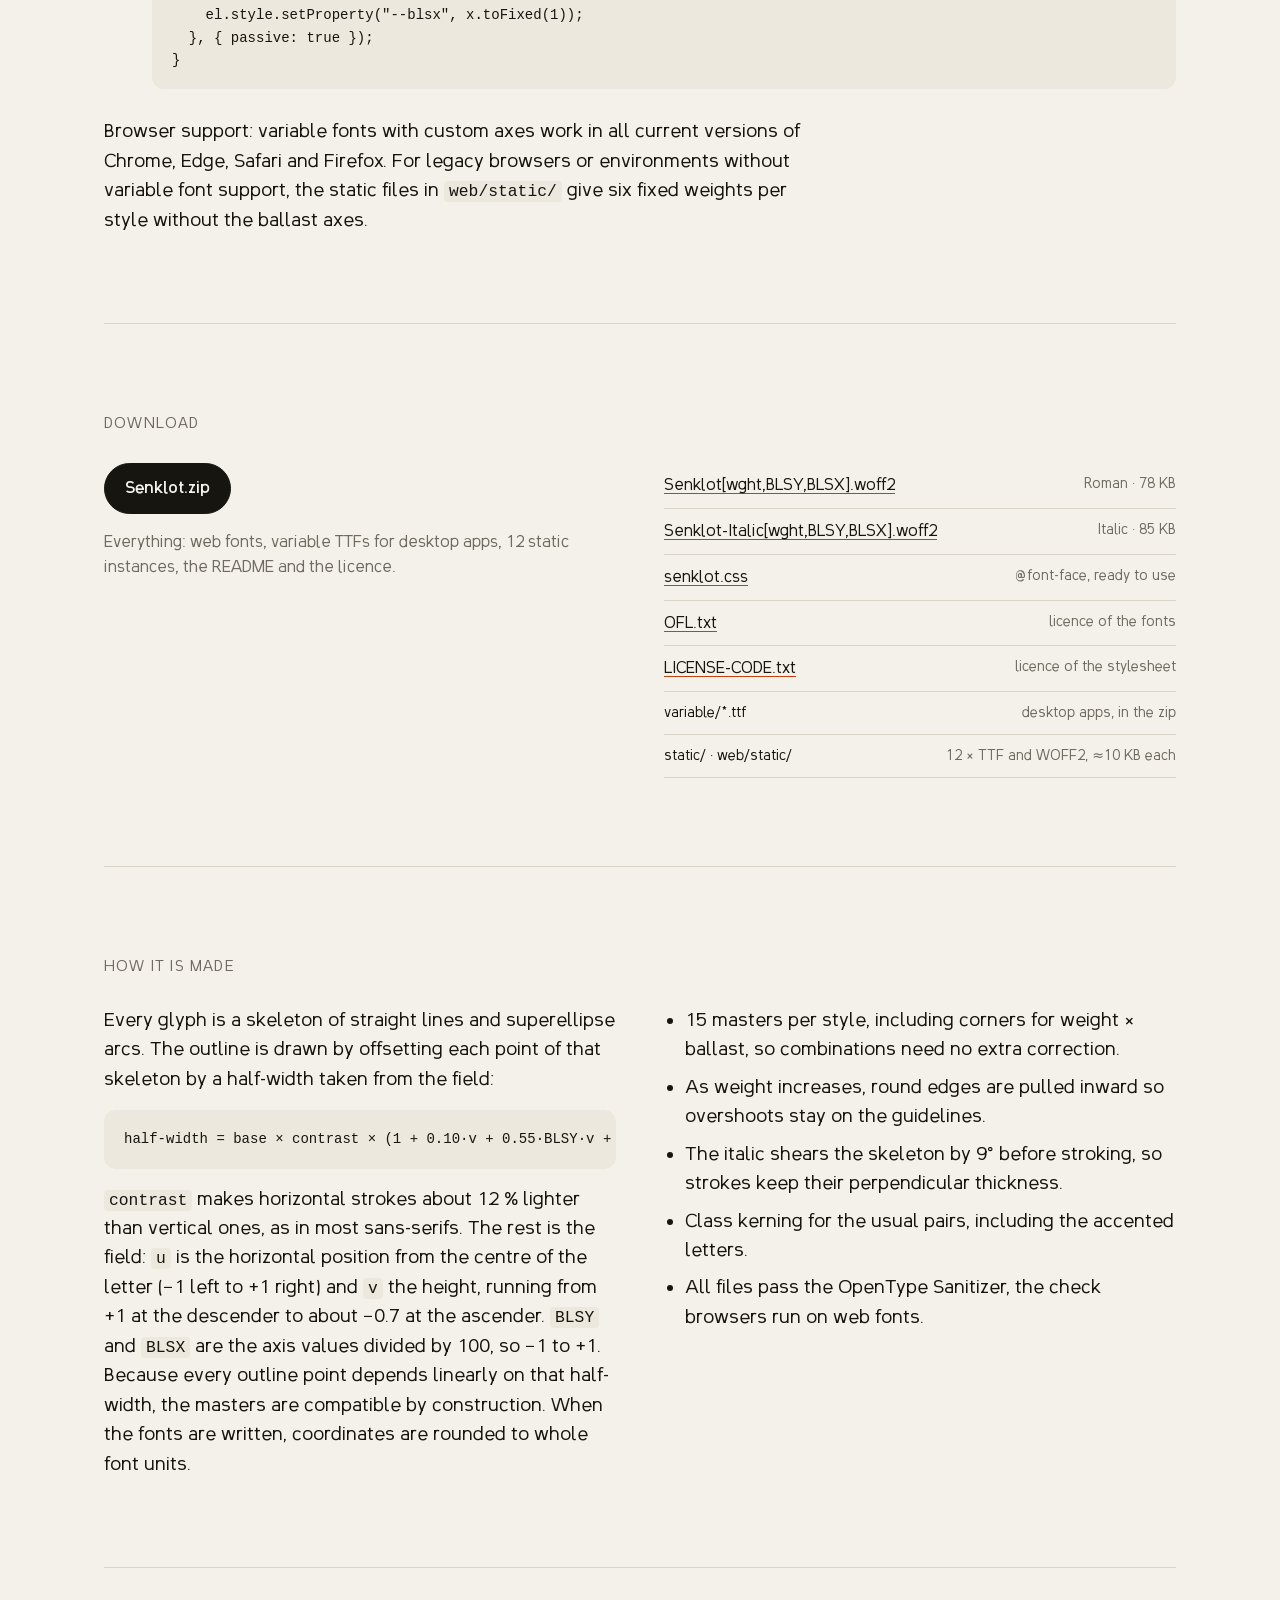
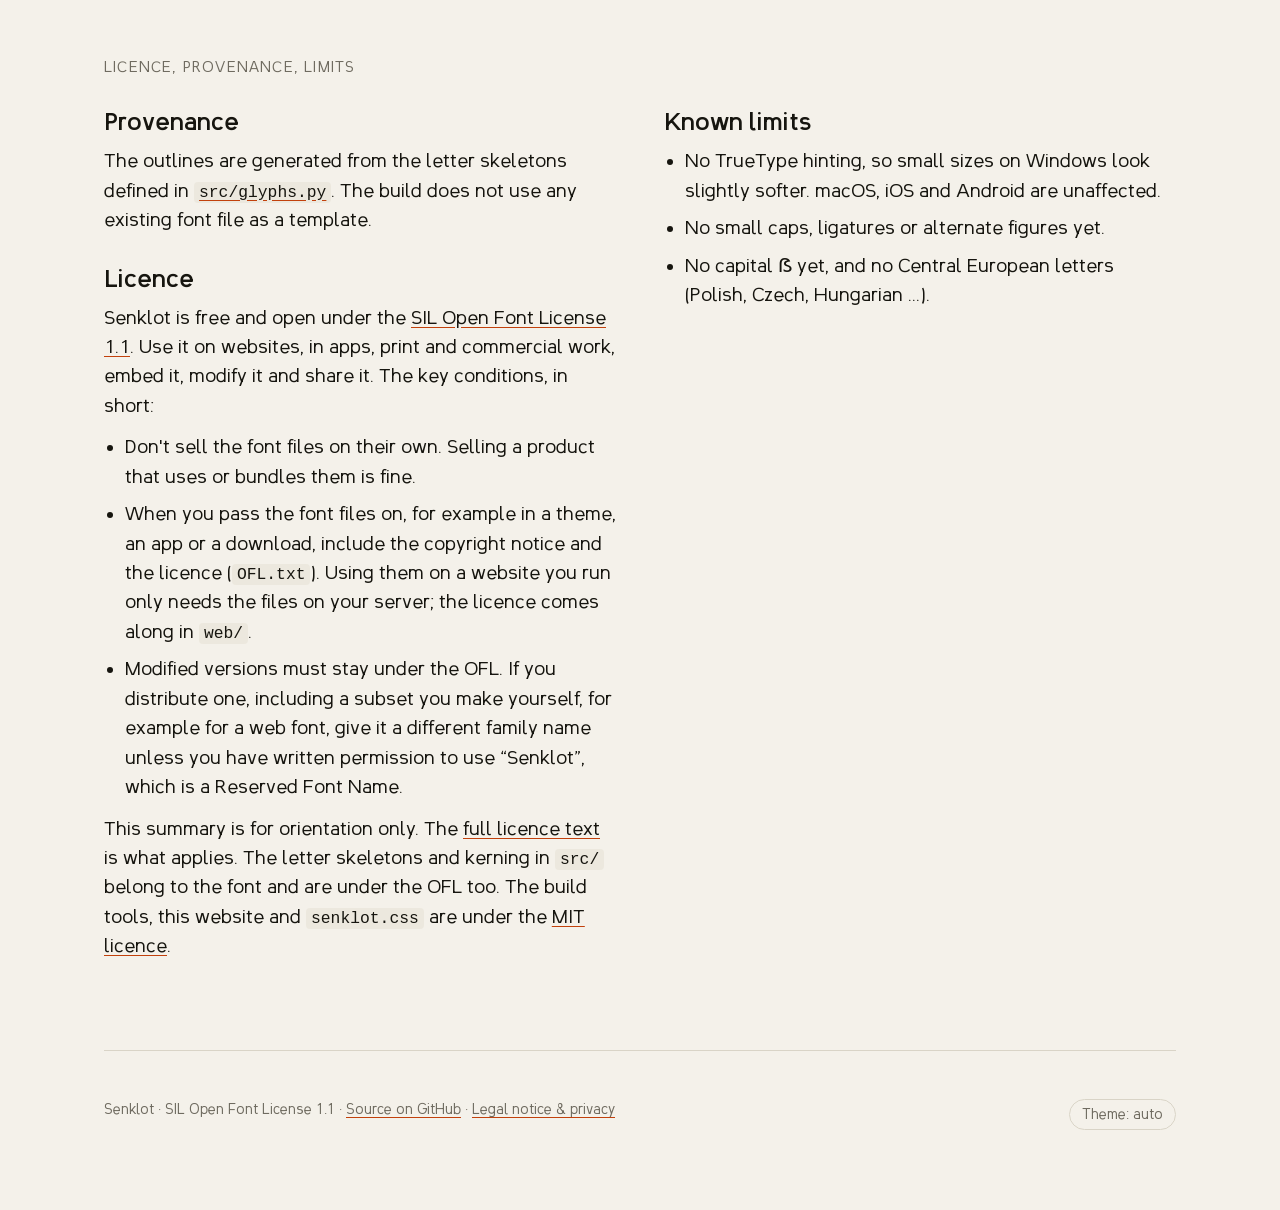
==== commit 0656ecb3: "Add Œ œ Æ æ ¡ ¿ Ÿ; glyph sources under OFL, tools and CSS under MIT; accurate claims; hero compariso" ====
--- a/docs/index.html
+++ b/docs/index.html
@@ -45,6 +45,10 @@
 .hero h1 span { display: inline-block; }
 em { color: var(--accent); }
 .lede { max-width: 640px; font-size: clamp(19px, 2.2vw, 24px); margin-top: 28px; }
+.compare { display: grid; grid-template-columns: repeat(3, 1fr); gap: 16px; margin-top: 32px; max-width: 900px; }
+.compare figure { border-top: 1px solid var(--line); padding-top: 10px; }
+.compare div { font-size: clamp(30px, 5vw, 60px); font-weight: 400; line-height: 1.1; }
+.compare figcaption { font-size: 13px; color: var(--muted); margin-top: 4px; font-variant-numeric: tabular-nums; }
 .hint { color: var(--muted); font-size: 14px; margin-top: 18px; }
 .hint button { font: inherit; color: var(--accent); background: none; border: 0; padding: 0; cursor: pointer; text-decoration: underline; }
 .cta { display: flex; gap: 12px; flex-wrap: wrap; margin-top: 28px; }
@@ -74,6 +78,7 @@
 .chip { font: inherit; font-size: 14px; padding: 6px 14px; border-radius: 999px; border: 1px solid var(--line); background: none; color: var(--ink); cursor: pointer; }
 .chip[aria-pressed="true"] { background: var(--ink); color: var(--bg); border-color: var(--ink); }
 .sample { font-size: clamp(44px, 7vw, 96px); line-height: 1.08; outline: none; overflow-wrap: anywhere; min-height: 2.2em; }
+.edit-hint { font-size: 13px; color: var(--muted); margin-top: 6px; }
 .code { margin-top: 24px; position: relative; }
 pre { font: 14px/1.6 ui-monospace, Menlo, Consolas, monospace; background: var(--card); padding: 18px 20px; border-radius: 12px; overflow-x: auto; white-space: pre; }
 .copy { position: absolute; top: 10px; right: 10px; font: 12px ui-monospace, Menlo, monospace; padding: 4px 10px; border-radius: 6px; border: 1px solid var(--line); background: var(--bg); color: var(--ink); cursor: pointer; }
@@ -133,7 +138,7 @@
   .wrap { padding: 0 16px; }
   nav.top .links > a:not(.keep) { display: none; }
   .two, .play { grid-template-columns: 1fr; }
-  .states { grid-template-columns: 1fr; }
+  .states, .compare { grid-template-columns: 1fr; }
   .text { columns: 1; }
   .hero h1 { white-space: normal; }
   .wtable div { grid-template-columns: 1fr auto; }
@@ -159,11 +164,16 @@
 
   <header class="hero">
     <h1 id="hero" aria-label="Senklot">Senklot</h1>
-    <p class="lede">A sans-serif with a <em>movable centre of mass</em>. Stroke weight depends on where the ink sits, not on which way the stroke runs. Move the weight, and every letter feels it.</p>
+    <p class="lede">A variable typeface with a <em>movable centre of mass</em>. Pull the weight down and the letters grow heavier at the baseline. Move it sideways and the stroke weight follows. Line breaks stay exactly where they are.</p>
+    <div class="compare" aria-label="The same word with the mass raised, at rest and sunk">
+      <figure><div style="font-variation-settings:'BLSY' -100,'BLSX' 0">Senklot</div><figcaption>BLSY −100 · rises</figcaption></figure>
+      <figure><div>Senklot</div><figcaption>BLSY 0 · at rest</figcaption></figure>
+      <figure><div style="font-variation-settings:'BLSY' 100,'BLSX' 0">Senklot</div><figcaption>BLSY 100 · sinks</figcaption></figure>
+    </div>
     <p class="hint" id="hint">Move your pointer around the title, or scroll quickly to feel its inertia. <button id="tilt" hidden>Enable tilt</button></p>
     <div class="cta">
-      <a class="btn solid" href="downloads/Senklot.zip" download>Download Senklot</a>
-      <a class="btn" href="#play">Try it</a>
+      <a class="btn solid" href="downloads/Senklot.zip" download>Download the family</a>
+      <a class="btn" href="#play">Try the font</a>
     </div>
   </header>
 
@@ -186,10 +196,10 @@
     <div class="facts">
       <div><b>2</b><span>styles: Roman and a true Italic</span></div>
       <div><b>300–800</b><span>continuous weight, Light to ExtraBold</span></div>
-      <div><b>2</b><span>ballast axes no other font has</span></div>
-      <div><b>175</b><span>glyphs, Western European Latin</span></div>
-    </div>
-    <div class="prose"><p>The axes combine freely. Bold Italic with the mass sunk to the left is as exact as Regular at rest, because all fifteen masters are interpolated without approximation.</p></div>
+      <div><b>2</b><span>ballast axes for vertical and horizontal weight shift</span></div>
+      <div><b>182</b><span>glyphs: umlauts and ß, œ and æ, ¡ ¿ and accented letters</span></div>
+    </div>
+    <div class="prose"><p>The axes combine freely. Fifteen masters per style describe how stroke weight and ballast work together, so Bold Italic with the mass sunk to the left is drawn as carefully as Regular at rest.</p></div>
   </section>
 
   <section id="play">
@@ -212,7 +222,8 @@
         </div>
       </div>
       <div>
-        <div class="sample" id="sample" contenteditable="true" spellcheck="false">Gravity, quietly at work.</div>
+        <div class="sample" id="sample" contenteditable="true" spellcheck="false" aria-label="Sample text, editable">Gravity, quietly at work.</div>
+        <p class="edit-hint">Click the text to type your own.</p>
         <div class="code"><pre id="css"></pre><button class="copy" data-copy="css">Copy</button></div>
       </div>
     </div>
@@ -247,9 +258,9 @@
   <section>
     <h2>Three resting states</h2>
     <div class="states">
-      <figure><div class="s" style="font-variation-settings:'BLSY' 0,'BLSX' 0">Ruhe</div><figcaption><i>Ruhe</i> (rest). Default. A built-in ballast you sense more than see.</figcaption></figure>
-      <figure><div class="s" style="font-variation-settings:'BLSY' 100,'BLSX' 0">Anker</div><figcaption><i>Anker</i> (anchor). BLSY 100. The weight sinks to the baseline like a plumb bob.</figcaption></figure>
-      <figure><div class="s" style="font-variation-settings:'BLSY' -100,'BLSX' 0">Ballon</div><figcaption><i>Ballon</i> (balloon). BLSY −100. Light underneath, buoyant on top.</figcaption></figure>
+      <figure><div class="s" style="font-variation-settings:'BLSY' 0,'BLSX' 0">Ballast</div><figcaption><i>Ruhe</i> (rest). Default. A built-in ballast you sense more than see.</figcaption></figure>
+      <figure><div class="s" style="font-variation-settings:'BLSY' 100,'BLSX' 0">Ballast</div><figcaption><i>Anker</i> (anchor). BLSY 100. The weight sinks to the baseline like a plumb bob.</figcaption></figure>
+      <figure><div class="s" style="font-variation-settings:'BLSY' -100,'BLSX' 0">Ballast</div><figcaption><i>Ballon</i> (balloon). BLSY −100. Light underneath, buoyant on top.</figcaption></figure>
     </div>
   </section>
 
@@ -259,15 +270,15 @@
       <p>A versatile text typeface has to do two jobs. It must step forward in a headline and step back in a paragraph. At rest, Senklot is a calm, open sans with a generous x-height, wide apertures and squared terminals that snap to the grid.</p>
       <p>Its personality is a slight downward pull: crossbars sit low and stems swell a touch toward the baseline. It is <strong>grounded</strong> without being heavy, and the <em>italic</em> keeps that same quiet weight. Only when you move the mass does the system reveal itself.</p>
       <p>Größe, Übermut und Äpfel: the umlauts carry their own ballast. The figures 0123456789 stand on the same plumb line.</p>
-      <p>Café, naïve, señor, Ørsted, «guillemets», „Anführungszeichen“, 100 % · 25 € · @senklot.</p>
+      <p>Café, cœur, naïve, señor, ¡olé!, ¿qué?, Ørsted, Æsir, «guillemets», „Anführungszeichen“, 100 % · 25 € · @senklot.</p>
       <p><em>Built from a parametric stroke skeleton. Every outline is original geometry; nothing is traced or derived from an existing font.</em></p>
     </div>
   </section>
 
   <section id="glyphs">
-    <h2>Character set · hover, tap or tab to a glyph</h2>
+    <h2>Character set · hover, tap or use the arrow keys</h2>
     <div class="toggles"><button class="chip" id="gr-it" aria-pressed="false">Italic</button></div>
-    <div class="grid" id="grid"></div>
+    <div class="grid" id="grid" role="grid" aria-label="Character set"></div>
   </section>
 
   <section id="axes">
@@ -275,19 +286,19 @@
     <div class="tscroll"><table>
       <thead><tr><th>Axis</th><th>Range</th><th>Default</th><th>What it does</th><th>How to set it</th></tr></thead>
       <tbody>
-        <tr><td><code>wght</code></td><td>300 … 800</td><td>400</td><td>Light to ExtraBold. Spacing opens up as strokes get heavier.</td><td><code>font-weight</code></td></tr>
+        <tr><td><code>wght</code></td><td>300 … 800</td><td>400</td><td>Light to ExtraBold. Character widths grow with the weight.</td><td><code>font-weight</code></td></tr>
         <tr><td><code>BLSY</code></td><td>−100 … 100</td><td>0</td><td>Mass rises (−) or sinks toward the baseline (+). Positive pulls down, like a plumb line and like screen coordinates.</td><td><code>font-variation-settings</code></td></tr>
         <tr><td><code>BLSX</code></td><td>−100 … 100</td><td>0</td><td>Mass drifts left (−) or right (+).</td><td><code>font-variation-settings</code></td></tr>
         <tr><td>Italic</td><td>Roman / Italic</td><td>Roman</td><td>Separate file, picked automatically.</td><td><code>font-style: italic</code>, <code>&lt;em&gt;</code></td></tr>
       </tbody>
     </table></div>
-    <div class="prose" style="margin-top:24px"><p>The ballast axes never change advance widths, so you can animate them on running text without any reflow. The weight axis does change widths, as weight axes in every family do.</p></div>
+    <div class="prose" style="margin-top:24px"><p>At a given weight, character widths stay the same along both ballast axes, so line breaks are kept while you animate them. Changing the weight does change the widths.</p></div>
   </section>
 
   <section id="use">
     <h2>Use it on your site</h2>
     <ol class="steps">
-      <li><h3>Copy the files</h3><p>Unzip the download and copy the contents of <code>web/</code> into a folder on your site, for example <code>/fonts/</code>. You need <code>senklot.css</code>, the two variable <code>.woff2</code> files and <code>OFL.txt</code>, which keeps the licence with the fonts.</p></li>
+      <li><h3>Copy the files</h3><p>Unzip the download and copy the contents of <code>web/</code> into a folder on your site, for example <code>/fonts/</code>. That folder holds five files: <code>senklot.css</code>, the two variable <code>.woff2</code> files, <code>OFL.txt</code> (licence of the fonts) and <code>LICENSE-CODE.txt</code> (licence of the stylesheet). Keep all five together.</p></li>
       <li><h3>Link the stylesheet</h3>
         <div class="code"><pre id="c1">&lt;link rel="preload" href="/fonts/Senklot[wght,BLSY,BLSX].woff2" as="font" type="font/woff2" crossorigin&gt;
 &lt;link rel="stylesheet" href="/fonts/senklot.css"&gt;</pre><button class="copy" data-copy="c1">Copy</button></div></li>
@@ -333,9 +344,11 @@
         <p style="margin-top:16px;font-size:16px;color:var(--muted)">Everything: web fonts, variable TTFs for desktop apps, 12 static instances, the README and the licence.</p>
       </div>
       <ul class="files">
-        <li><a href="fonts/Senklot[wght,BLSY,BLSX].woff2" download>Senklot[wght,BLSY,BLSX].woff2</a><span>Roman · 72 KB</span></li>
-        <li><a href="fonts/Senklot-Italic[wght,BLSY,BLSX].woff2" download>Senklot-Italic[wght,BLSY,BLSX].woff2</a><span>Italic · 80 KB</span></li>
+        <li><a href="fonts/Senklot[wght,BLSY,BLSX].woff2" download>Senklot[wght,BLSY,BLSX].woff2</a><span>Roman · 78 KB</span></li>
+        <li><a href="fonts/Senklot-Italic[wght,BLSY,BLSX].woff2" download>Senklot-Italic[wght,BLSY,BLSX].woff2</a><span>Italic · 85 KB</span></li>
         <li><a href="fonts/senklot.css" download>senklot.css</a><span>@font-face, ready to use</span></li>
+        <li><a href="fonts/OFL.txt" download>OFL.txt</a><span>licence of the fonts</span></li>
+        <li><a href="fonts/LICENSE-CODE.txt" download>LICENSE-CODE.txt</a><span>licence of the stylesheet</span></li>
         <li><span style="color:inherit">variable/*.ttf</span><span>desktop apps, in the zip</span></li>
         <li><span style="color:inherit">static/ · web/static/</span><span>12 × TTF and WOFF2, ≈10 KB each</span></li>
       </ul>
@@ -348,10 +361,10 @@
       <div class="prose">
         <p>Every glyph is a skeleton of straight lines and superellipse arcs. The outline is drawn by offsetting each point of that skeleton by a half-width taken from the field:</p>
         <pre style="margin:16px 0">half-width = base × contrast × (1 + 0.10·v + 0.55·BLSY·v + 0.40·BLSX·u)</pre>
-        <p>Here <code>u</code> is the horizontal position from the centre of the letter (−1 left to +1 right) and <code>v</code> the height, running from +1 at the descender to about −0.7 at the ascender. <code>BLSY</code> and <code>BLSX</code> are the axis values divided by 100, so −1 to +1. Because every outline point depends linearly on that half-width, the font interpolates exactly between its masters.</p>
+        <p><code>contrast</code> makes horizontal strokes about 12 % lighter than vertical ones, as in most sans-serifs. The rest is the field: <code>u</code> is the horizontal position from the centre of the letter (−1 left to +1 right) and <code>v</code> the height, running from +1 at the descender to about −0.7 at the ascender. <code>BLSY</code> and <code>BLSX</code> are the axis values divided by 100, so −1 to +1. Because every outline point depends linearly on that half-width, the masters are compatible by construction. When the fonts are written, coordinates are rounded to whole font units.</p>
       </div>
       <ul class="plain">
-        <li>15 masters per style, including corners for weight × ballast, so combinations stay exact.</li>
+        <li>15 masters per style, including corners for weight × ballast, so combinations need no extra correction.</li>
         <li>As weight increases, round edges are pulled inward so overshoots stay on the guidelines.</li>
         <li>The italic shears the skeleton by 9° before stroking, so strokes keep their perpendicular thickness.</li>
         <li>Class kerning for the usual pairs, including the accented letters.</li>
@@ -365,22 +378,22 @@
     <div class="two">
       <div class="prose">
         <h3>Provenance</h3>
-        <p>Senklot was generated from original parametric skeletons written for this project. No outlines, metrics or data from any existing font were used, traced or derived.</p>
+        <p>The outlines are generated from the letter skeletons defined in <a href="https://github.com/paulwilke/senklot/blob/main/src/glyphs.py"><code>src/glyphs.py</code></a>. The build does not use any existing font file as a template.</p>
         <h3 style="margin-top:28px">Licence</h3>
         <p>Senklot is free and open under the <a href="https://openfontlicense.org">SIL Open Font License 1.1</a>. Use it on websites, in apps, print and commercial work, embed it, modify it and share it. The key conditions, in short:</p>
         <ul class="plain" style="margin-top:12px">
           <li>Don't sell the font files on their own. Selling a product that uses or bundles them is fine.</li>
           <li>When you pass the font files on, for example in a theme, an app or a download, include the copyright notice and the licence (<code>OFL.txt</code>). Using them on a website you run only needs the files on your server; the licence comes along in <code>web/</code>.</li>
-          <li>Modified versions must stay under the OFL and must not be called “Senklot”, which is a Reserved Font Name.</li>
+          <li>Modified versions must stay under the OFL. If you distribute one, including a subset you make yourself, for example for a web font, give it a different family name unless you have written permission to use “Senklot”, which is a Reserved Font Name.</li>
         </ul>
-        <p style="margin-top:12px">This summary is for orientation only. The <a href="https://github.com/paulwilke/senklot/blob/main/OFL.txt">full licence text</a> is what applies. The website and build code are under the <a href="https://github.com/paulwilke/senklot/blob/main/src/LICENSE.txt">MIT licence</a>.</p>
+        <p style="margin-top:12px">This summary is for orientation only. The <a href="https://github.com/paulwilke/senklot/blob/main/OFL.txt">full licence text</a> is what applies. The letter skeletons and kerning in <code>src/</code> belong to the font and are under the OFL too. The build tools, this website and <code>senklot.css</code> are under the <a href="https://github.com/paulwilke/senklot/blob/main/src/LICENSE.txt">MIT licence</a>.</p>
       </div>
       <div class="prose">
         <h3>Known limits</h3>
         <ul class="plain">
           <li>No TrueType hinting, so small sizes on Windows look slightly softer. macOS, iOS and Android are unaffected.</li>
           <li>No small caps, ligatures or alternate figures yet.</li>
-          <li>Western European Latin only. Polish, Czech and other Central European letters are missing.</li>
+          <li>No capital ẞ yet, and no Central European letters (Polish, Czech, Hungarian …).</li>
         </ul>
       </div>
     </div>
@@ -489,7 +502,12 @@
   $('w').addEventListener('input', e => { P.w = +e.target.value; render(); });
   $('sz').addEventListener('input', e => { P.size = +e.target.value; render(); });
   $('it').onclick = () => { P.italic = !P.italic; render(); };
-  $('reset').onclick = () => { swinging = false; Object.assign(P, { y: 0, x: 0, w: 400 }); $('w').value = 400; render(); };
+  $('reset').onclick = () => {
+    swinging = false; $('swing').setAttribute('aria-pressed', false);
+    const size = innerWidth < 760 ? 56 : 80;
+    Object.assign(P, { y: 0, x: 0, w: 400, size, italic: false });
+    $('w').value = 400; $('sz').value = size; render();
+  };
   $('swing').onclick = () => {
     swinging = !swinging; $('swing').setAttribute('aria-pressed', swinging);
     const t0 = performance.now();
@@ -505,16 +523,26 @@
   render();
 
   // ---- glyph grid ----
-  const chars = 'ABCDEFGHIJKLMNOPQRSTUVWXYZabcdefghijklmnopqrstuvwxyzÀÁÂÃÄÅÇÈÉÊËÌÍÎÏÑÒÓÔÕÖØÙÚÛÜÝàáâãäåçèéêëìíîïñòóôõöøùúûüýÿß0123456789.,:;!?-–—…·•\'"‘’“”‚„«»‹›()[]{}/\\|+−×=<>~^*&@#%$€°©`´¨_';
+  const chars = 'ABCDEFGHIJKLMNOPQRSTUVWXYZabcdefghijklmnopqrstuvwxyzÀÁÂÃÄÅÇÈÉÊËÌÍÎÏÑÒÓÔÕÖØÙÚÛÜÝŸŒÆàáâãäåçèéêëìíîïñòóôõöøùúûüýÿœæß0123456789¡¿.,:;!?-–—…·•\'"‘’“”‚„«»‹›()[]{}/\\|+−×=<>~^*&@#%$€°©`´¨_';
   const grid = $('grid');
   for (const c of chars) {
-    const d = document.createElement('div'); d.textContent = c; d.tabIndex = 0;
+    const d = document.createElement('div'); d.textContent = c; d.tabIndex = grid.children.length ? -1 : 0;
     d.setAttribute('role', 'button'); d.setAttribute('aria-pressed', 'false');
     const toggle = () => d.setAttribute('aria-pressed', d.classList.toggle('on'));
     d.onclick = toggle;
     d.onkeydown = e => { if (e.key === 'Enter' || e.key === ' ') { e.preventDefault(); toggle(); } };
     grid.appendChild(d);
   }
+  grid.addEventListener('keydown', e => {
+    const cells = [...grid.children], i = cells.indexOf(document.activeElement);
+    if (i < 0) return;
+    const cols = Math.max(1, Math.round(grid.clientWidth / cells[0].offsetWidth));
+    const step = { ArrowRight: 1, ArrowLeft: -1, ArrowDown: cols, ArrowUp: -cols, Home: -i, End: cells.length - 1 - i }[e.key];
+    if (step === undefined) return;
+    e.preventDefault();
+    const j = Math.max(0, Math.min(cells.length - 1, i + step));
+    cells[i].tabIndex = -1; cells[j].tabIndex = 0; cells[j].focus();
+  });
   $('gr-it').onclick = e => { const on = grid.classList.toggle('it'); e.target.setAttribute('aria-pressed', on); };
 
   // ---- copy buttons ----
--- a/docs/fonts/senklot.css
+++ b/docs/fonts/senklot.css
@@ -1,5 +1,10 @@
-/* Senklot: drop this file and both .woff2 files next to it into your site.
-   Copyright 2026 The Senklot Project Authors, with Reserved Font Name "Senklot". SIL Open Font License 1.1 (https://openfontlicense.org) */
+/* Senklot web fonts. Keep these files together in one folder:
+   senklot.css, Senklot[wght,BLSY,BLSX].woff2, Senklot-Italic[wght,BLSY,BLSX].woff2,
+   OFL.txt, LICENSE-CODE.txt
+
+   This stylesheet: MIT licence, see LICENSE-CODE.txt.
+   The fonts it loads: Copyright 2026 The Senklot Project Authors, with Reserved Font
+   Name "Senklot". SIL Open Font License 1.1, see OFL.txt (https://openfontlicense.org). */
 @font-face {
   font-family: "Senklot";
   src: url("Senklot[wght,BLSY,BLSX].woff2") format("woff2-variations"),
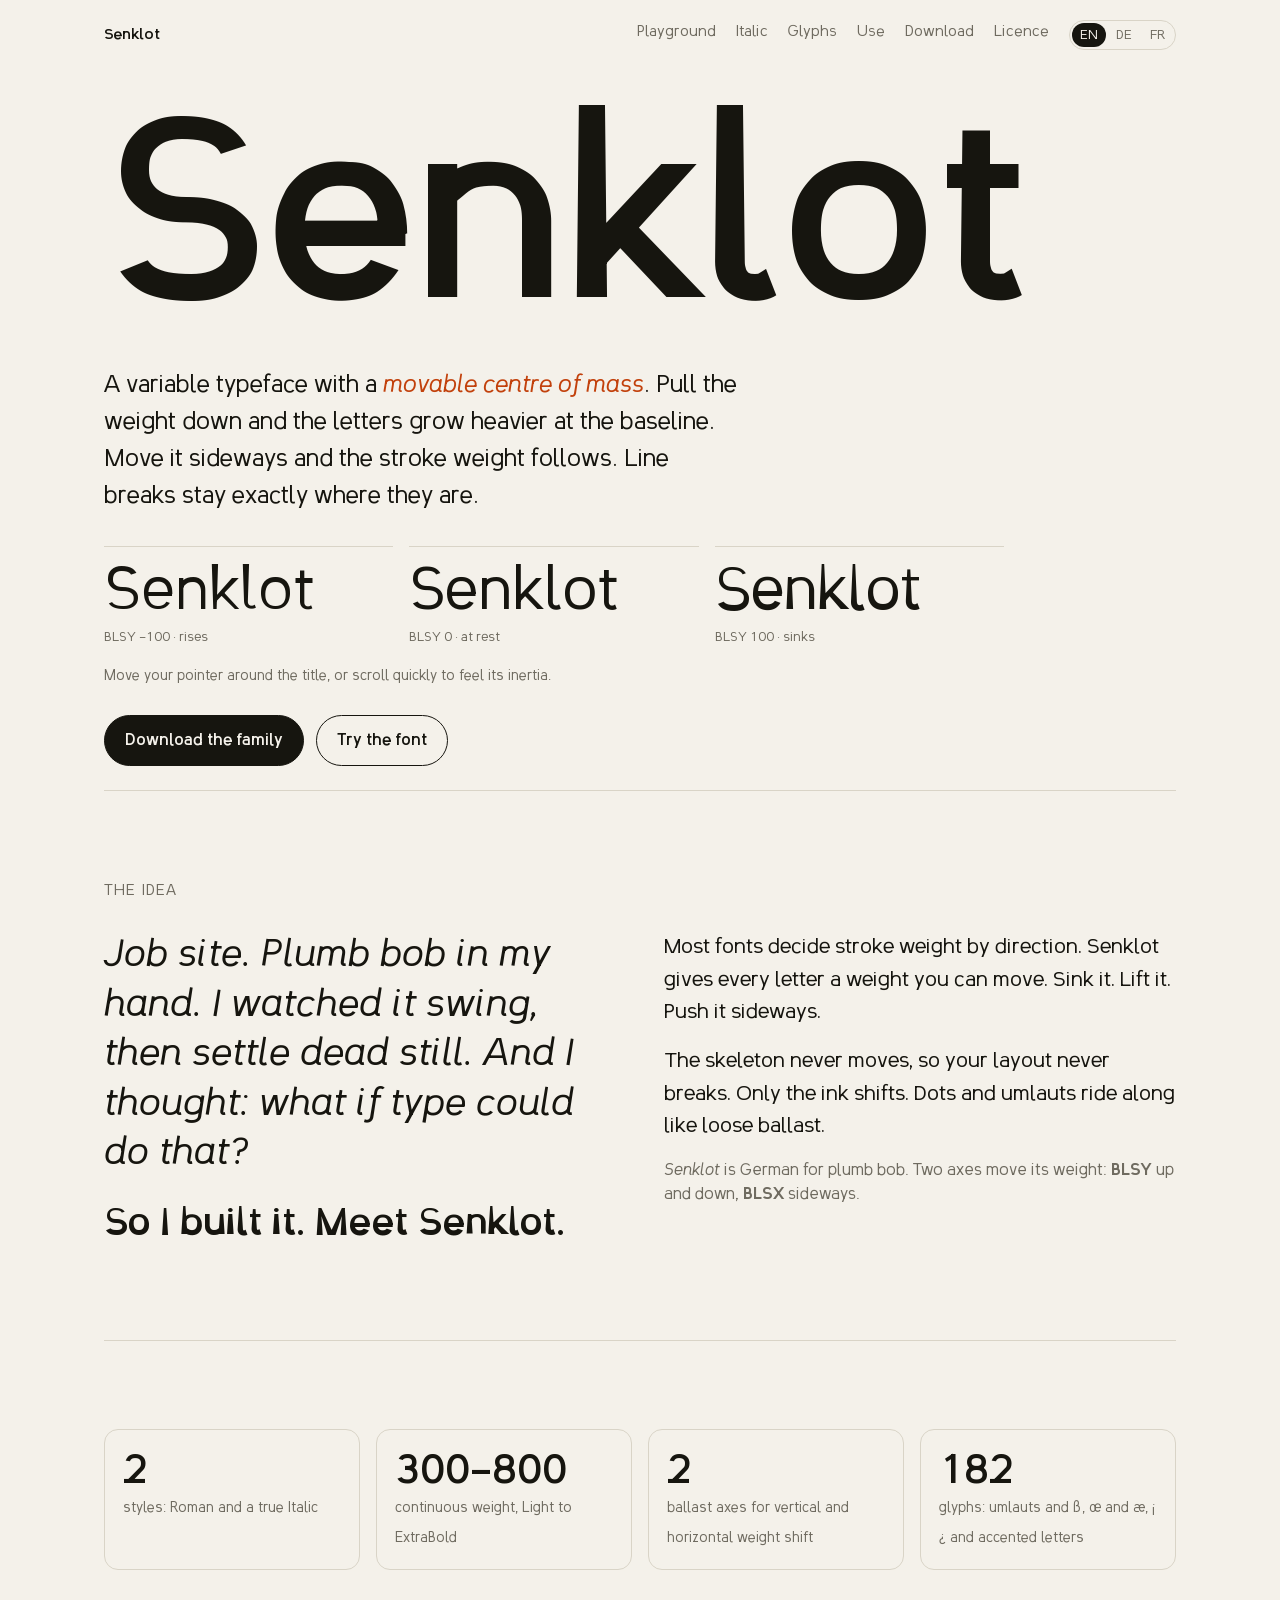
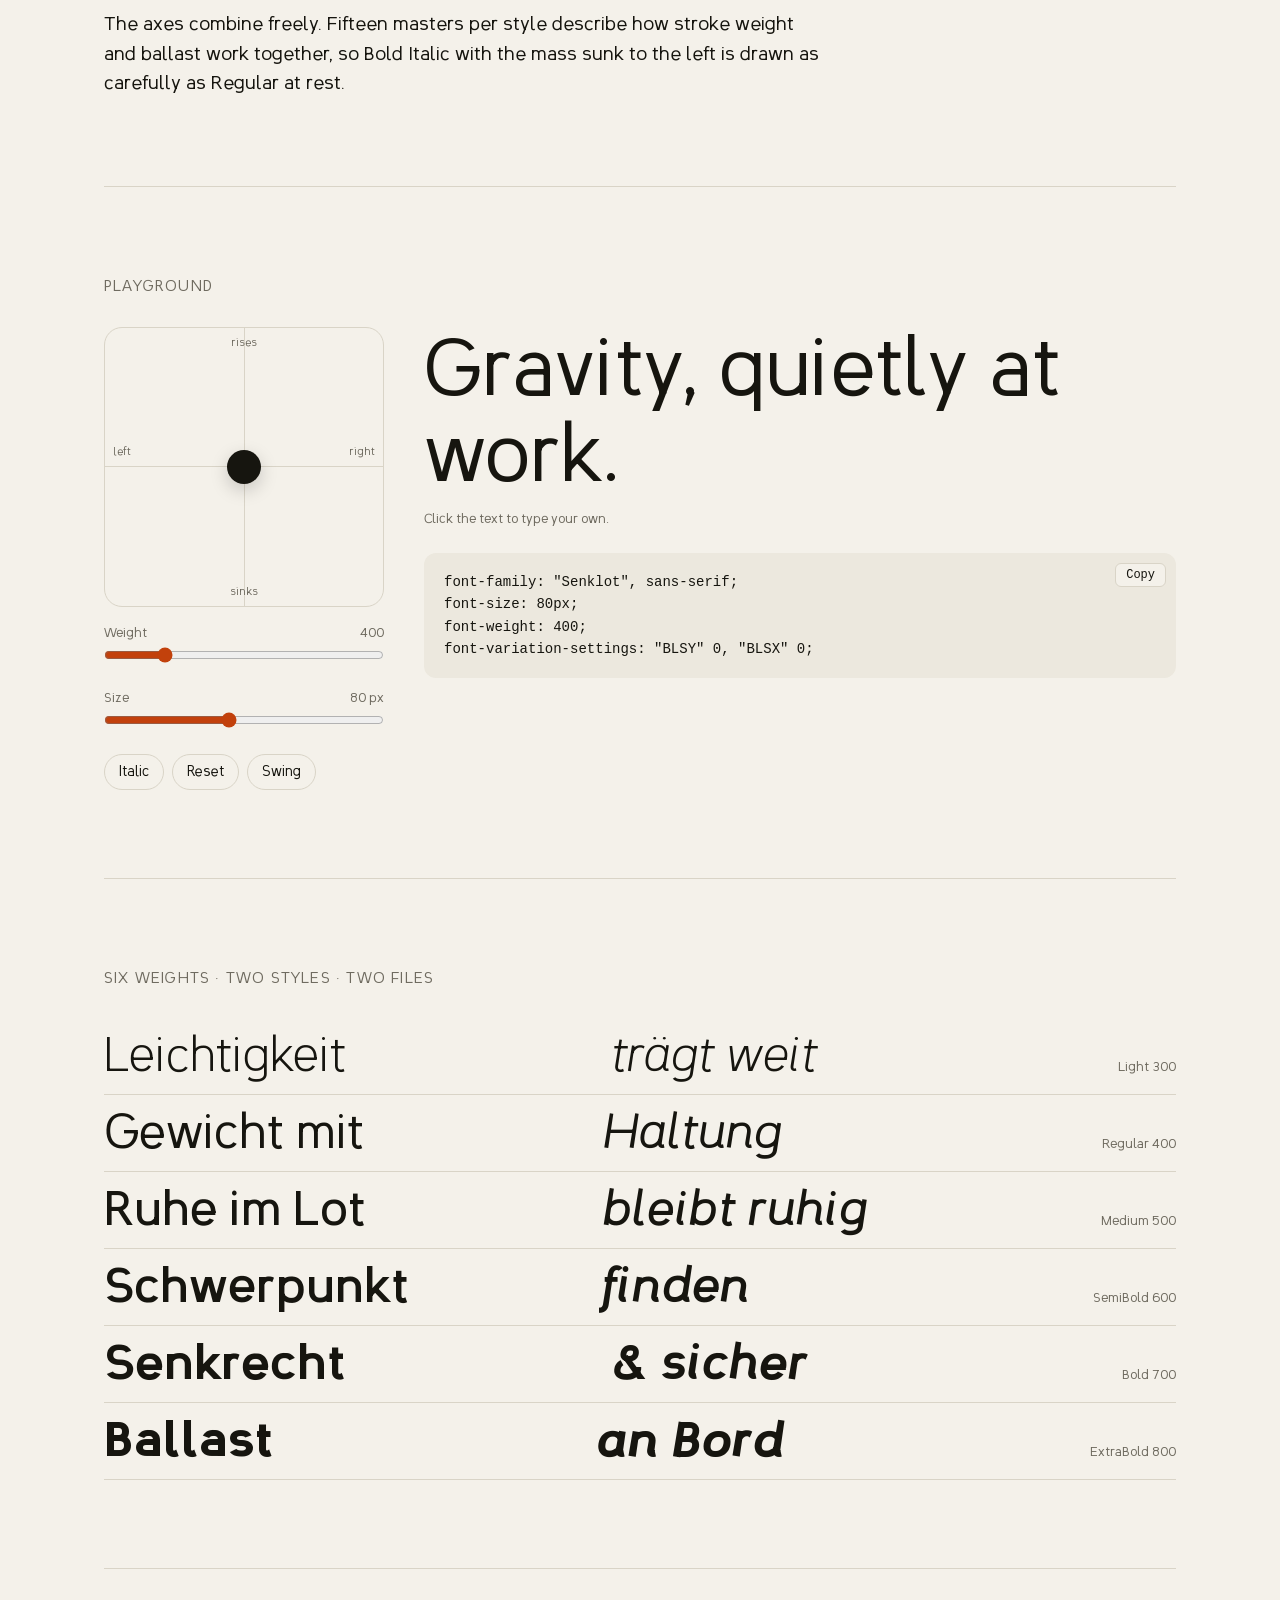
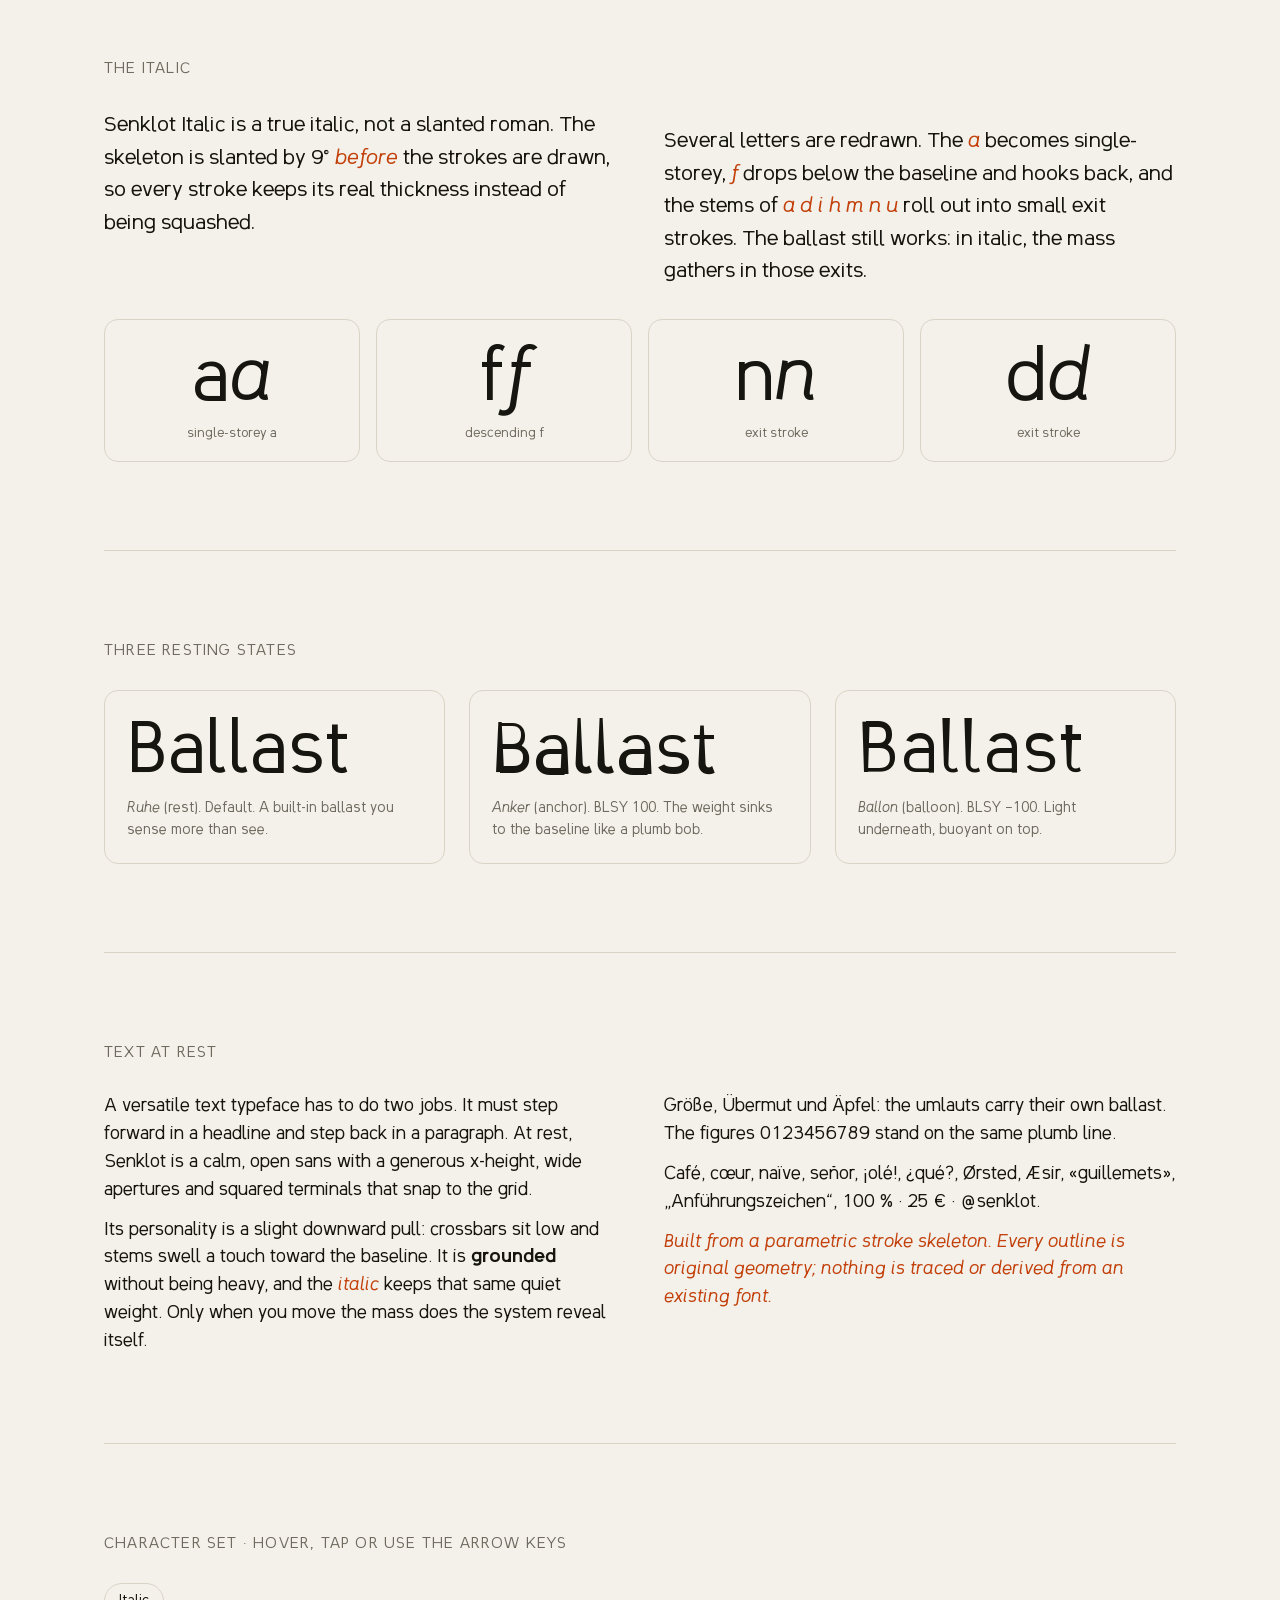
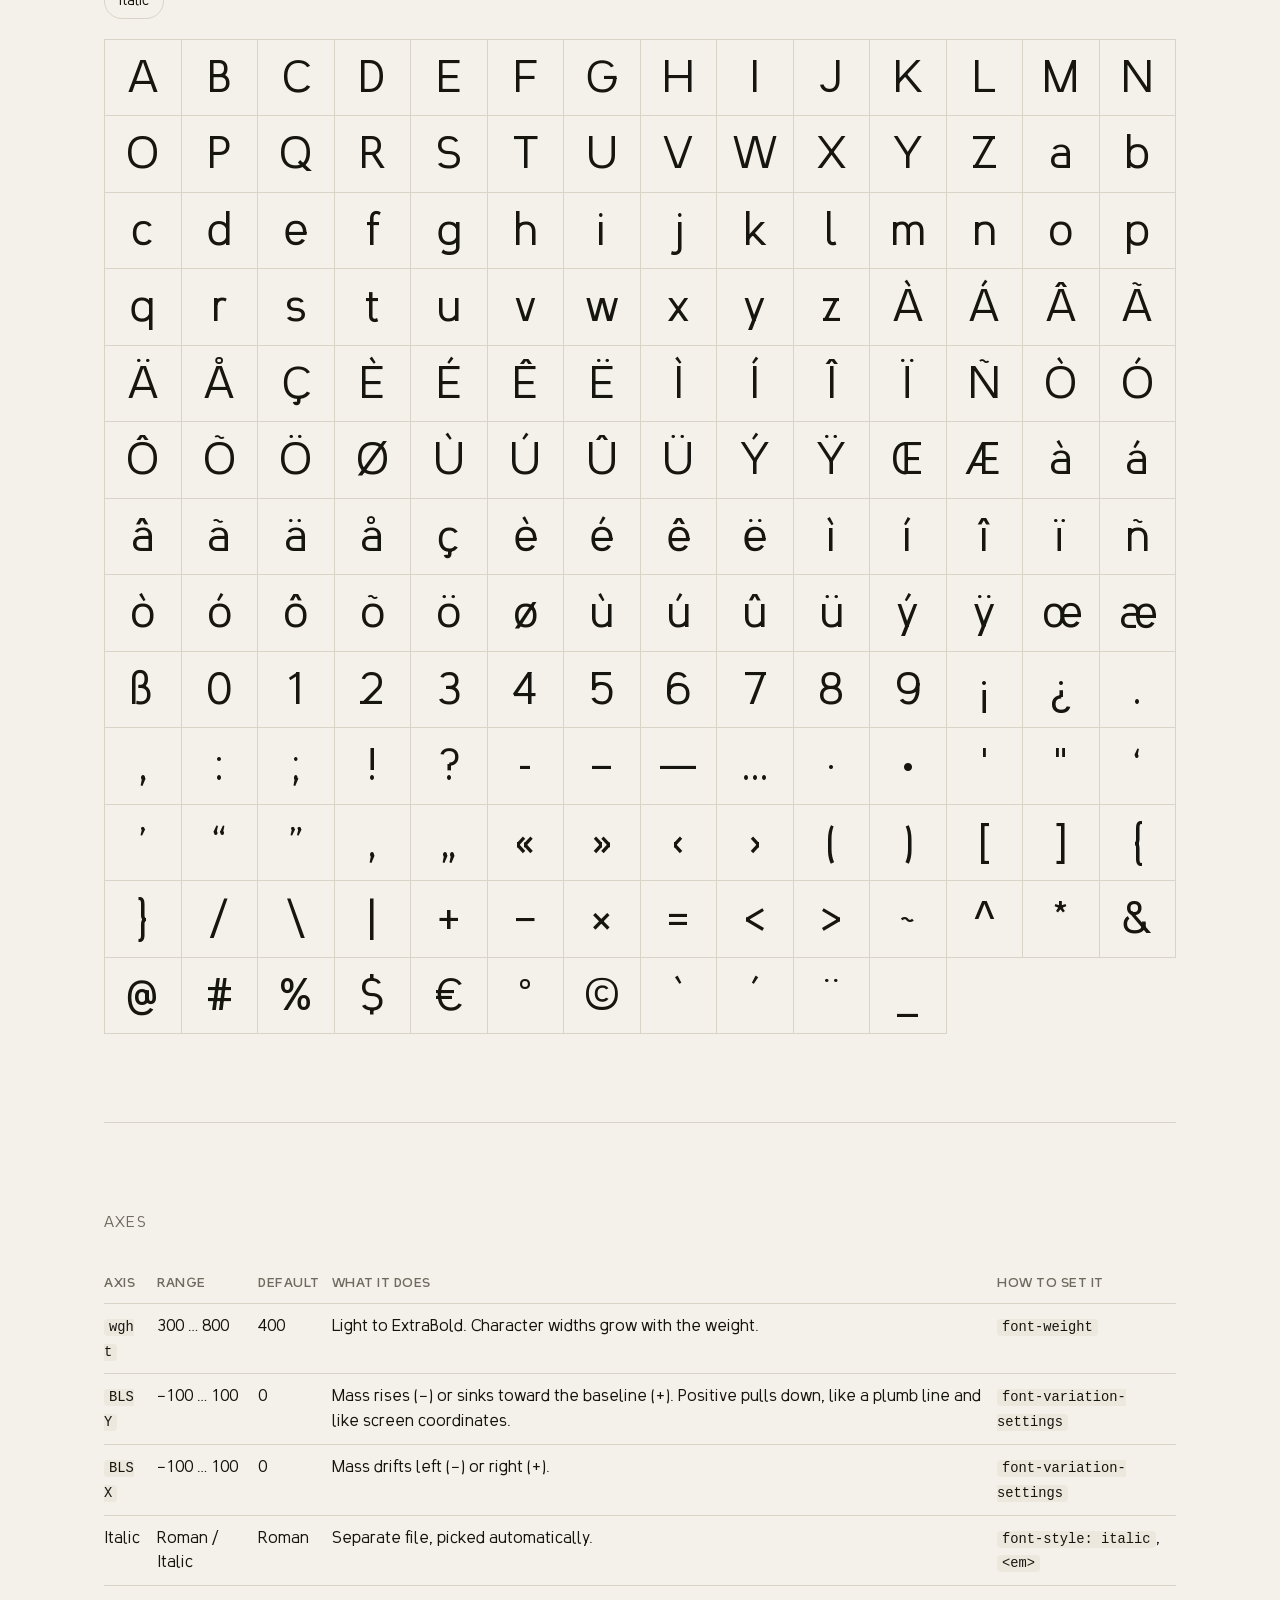
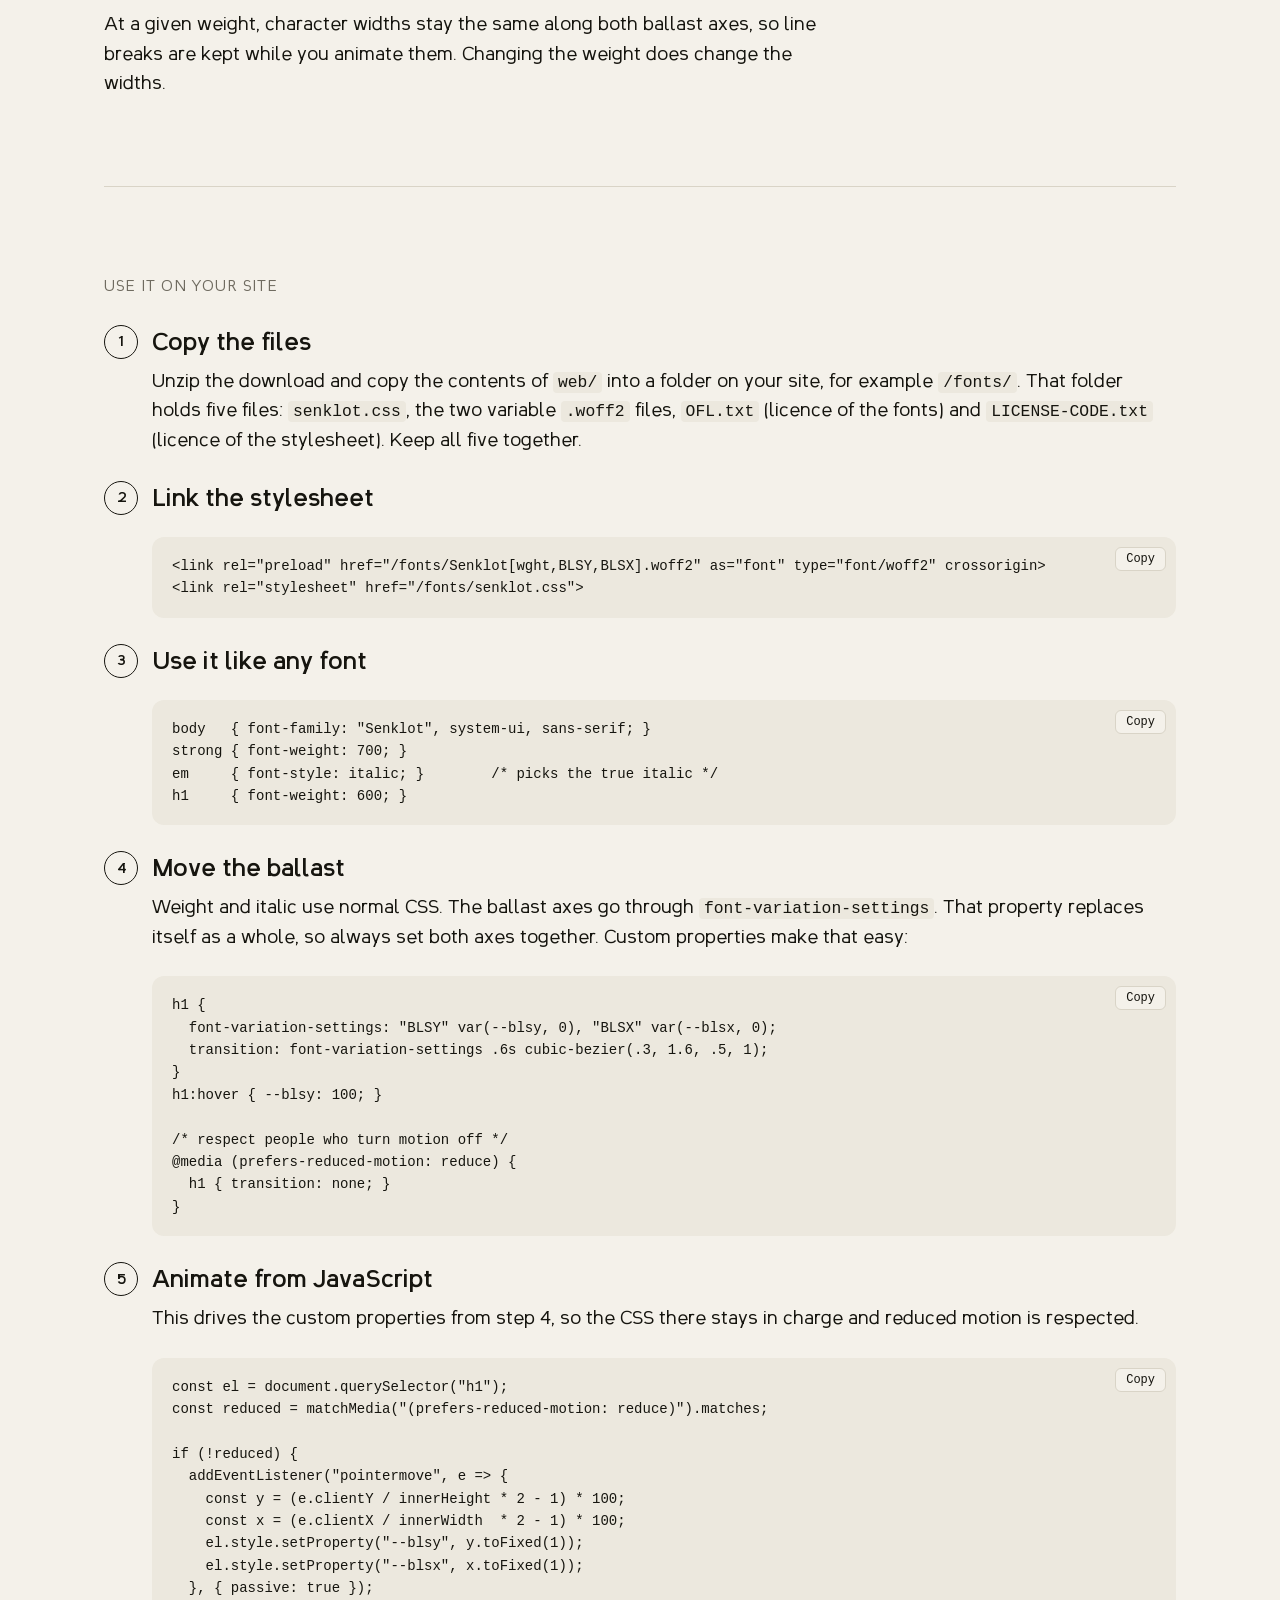
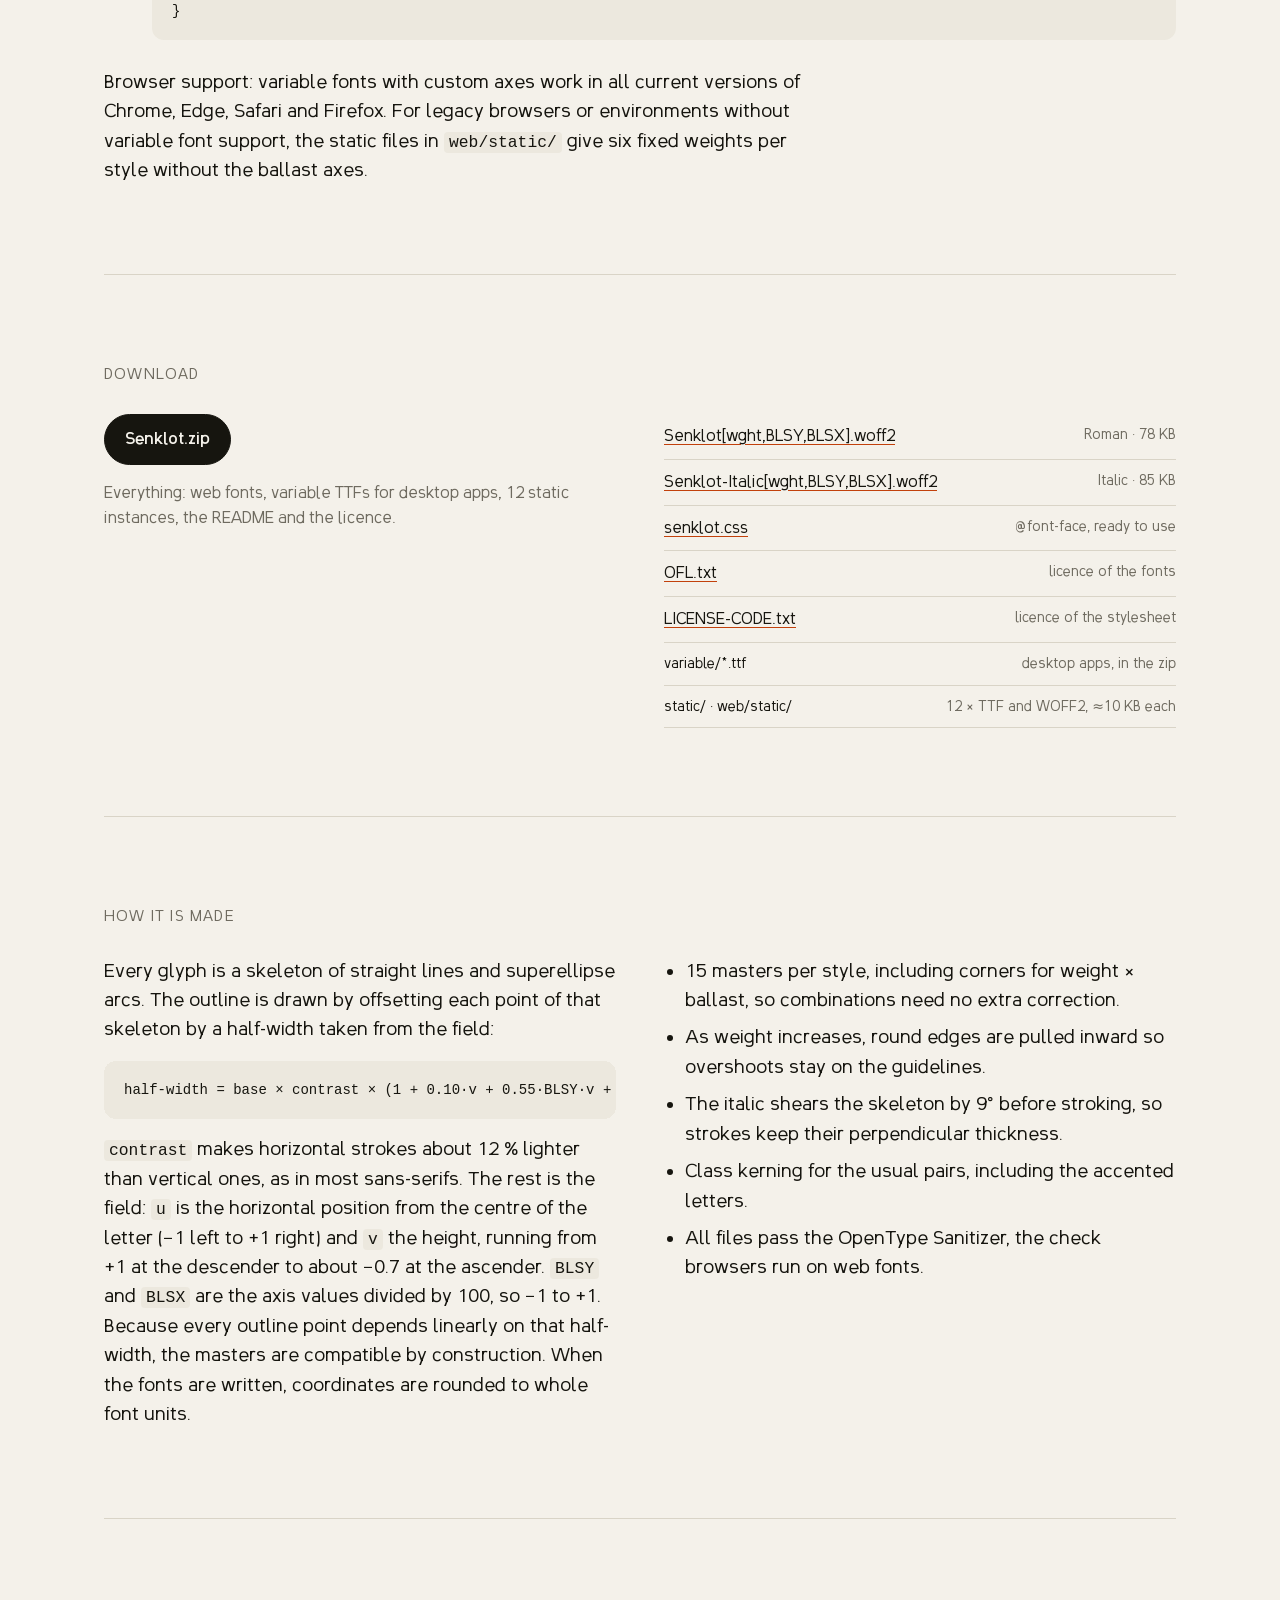
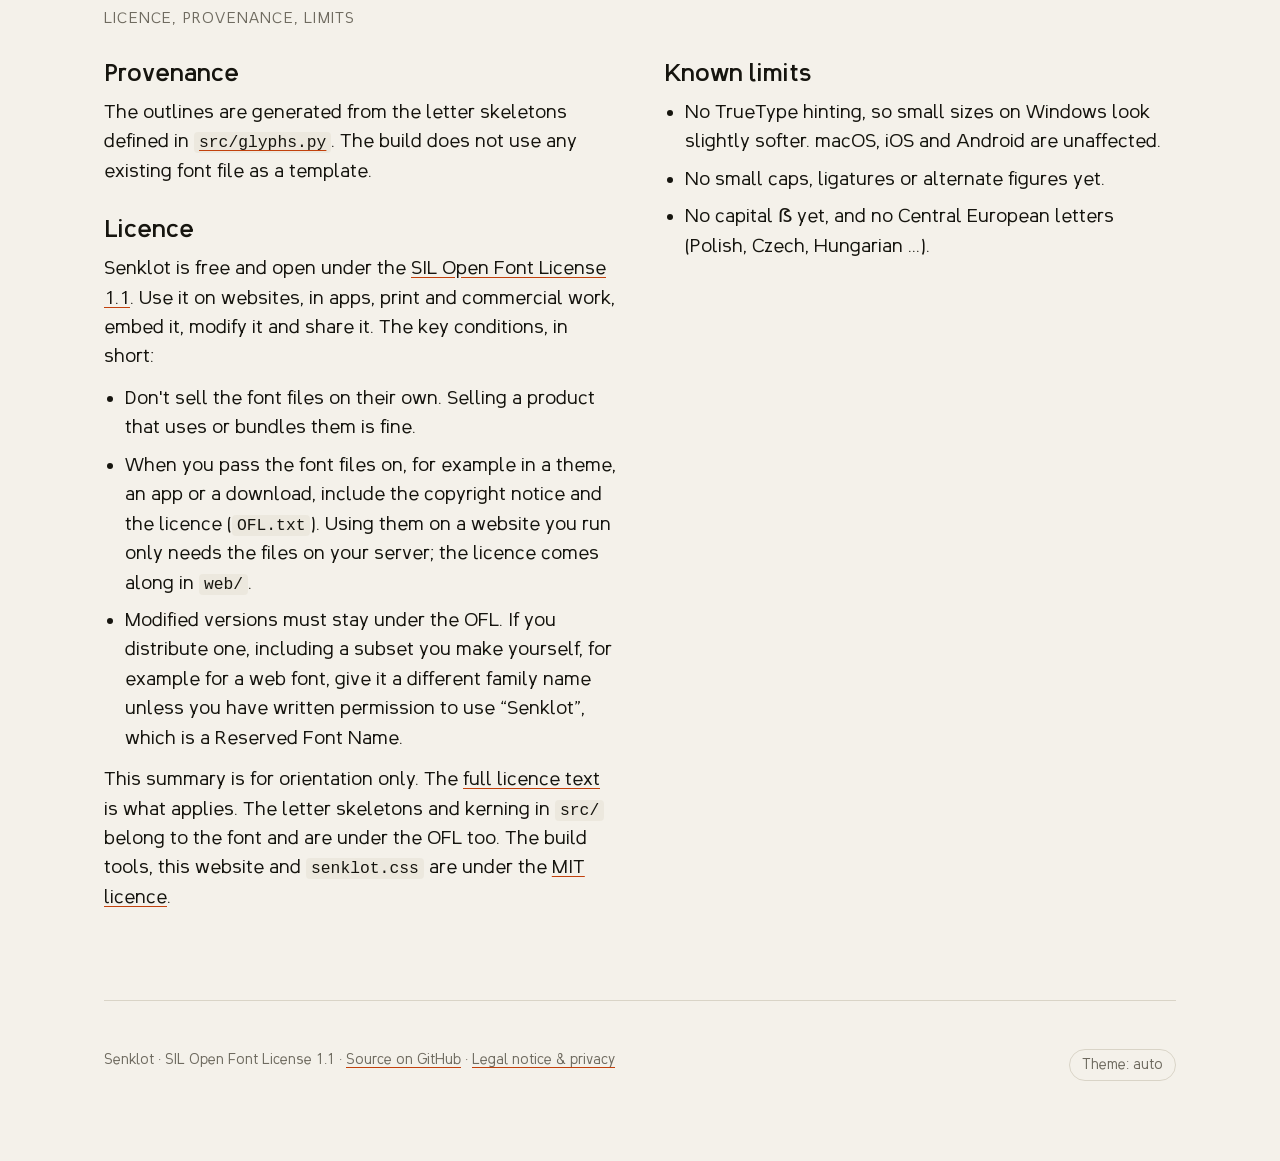
==== commit 98cc570d: "Punchier origin story (EN/DE/FR) Co-Authored-By: Claude Opus 5.5 <noreply@anthropic.com>" ====
--- a/docs/index.html
+++ b/docs/index.html
@@ -181,12 +181,12 @@
     <h2>The idea</h2>
     <div class="two big">
       <div>
-        <p class="story">I was on my construction site, working with a plumb bob. Watching it swing, I wondered: what if a typeface could sway and settle like that?</p>
-        <p class="story-end">That’s Senklot.</p>
+        <p class="story">Job site. Plumb bob in my hand. I watched it swing, then settle dead still. And I thought: what if type could do that?</p>
+        <p class="story-end">So I built it. Meet Senklot.</p>
       </div>
       <div>
-        <p>In most fonts, stroke weight follows direction. In Senklot, each letter has a centre of gravity, and you can move it. Sink it, lift it, drift it sideways.</p>
-        <p>The skeleton stays put, so text never reflows. Only the ink moves. The dots and umlauts swing along like loose ballast.</p>
+        <p>Most fonts decide stroke weight by direction. Senklot gives every letter a weight you can move. Sink it. Lift it. Push it sideways.</p>
+        <p>The skeleton never moves, so your layout never breaks. Only the ink shifts. Dots and umlauts ride along like loose ballast.</p>
         <p style="font-size:16px;color:var(--muted)"><i>Senklot</i> is German for plumb bob. Two axes move its weight: <strong>BLSY</strong> up and down, <strong>BLSX</strong> sideways.</p>
       </div>
     </div>
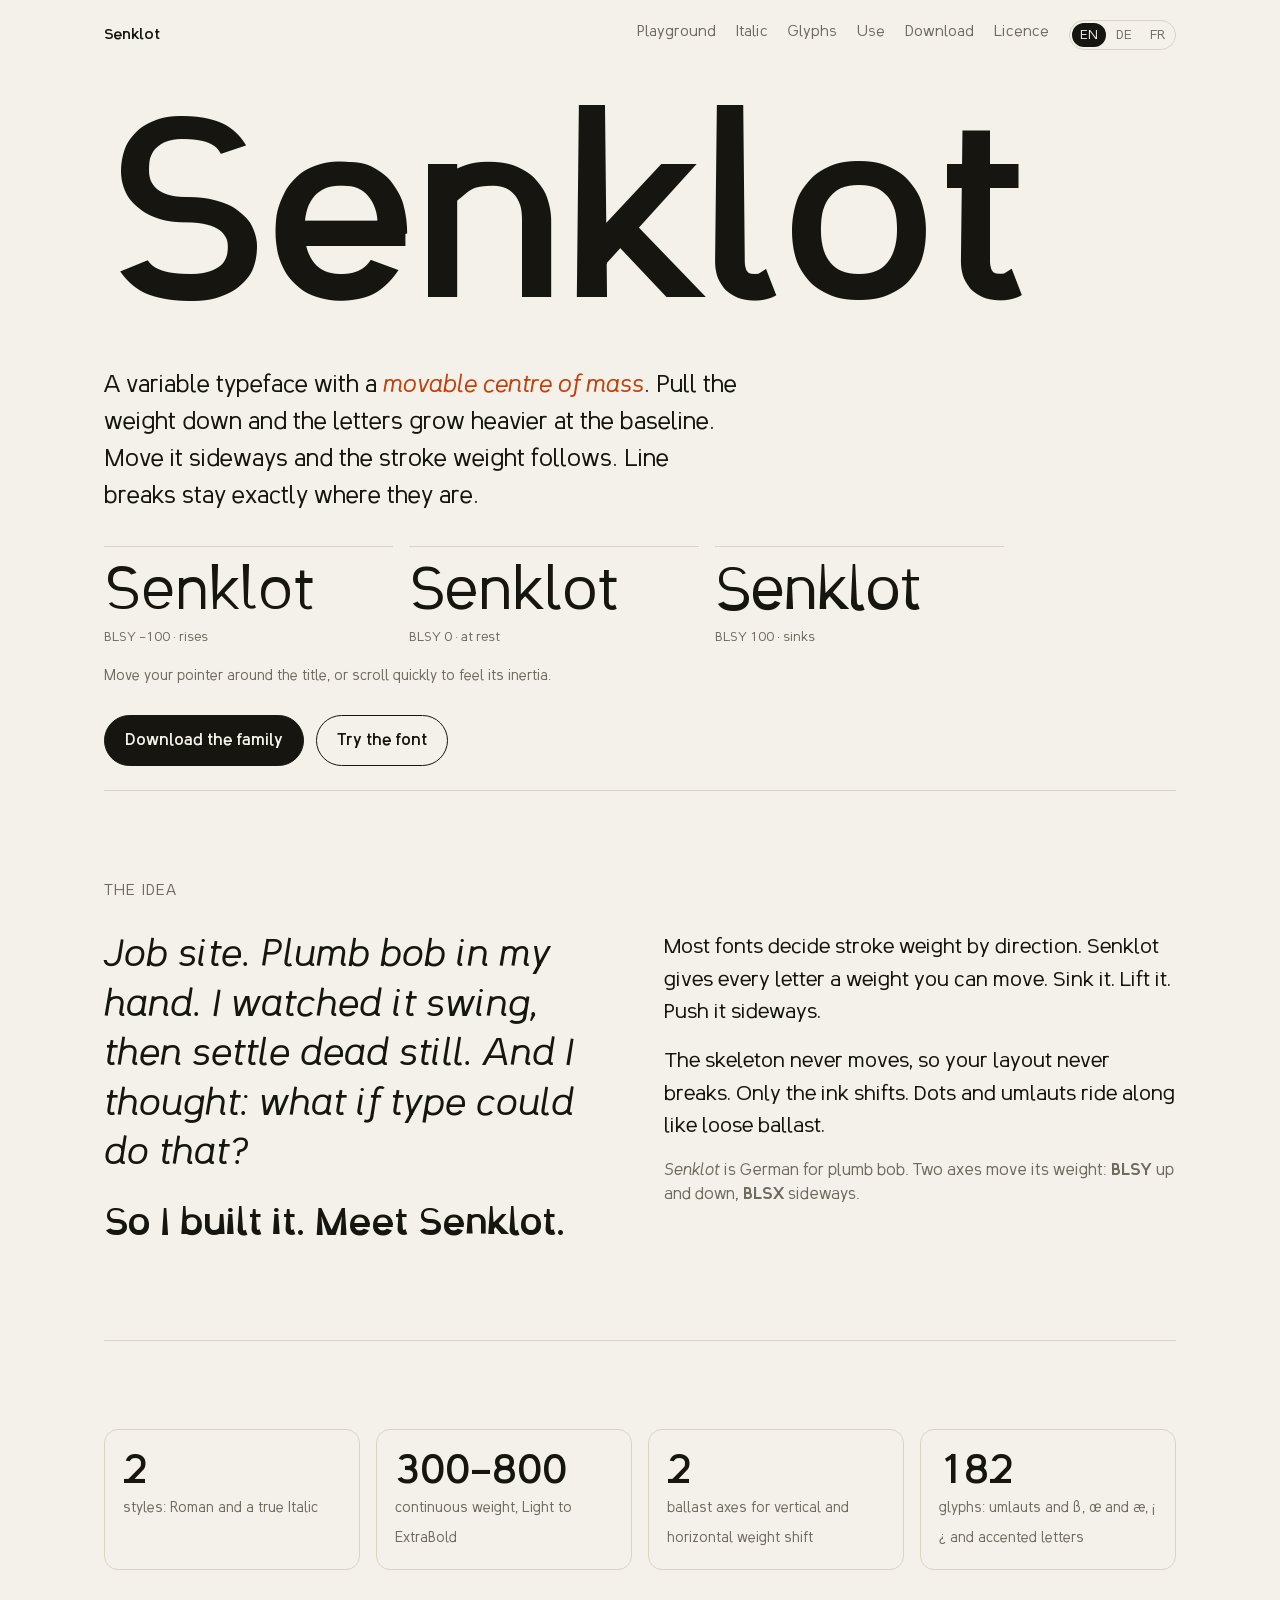
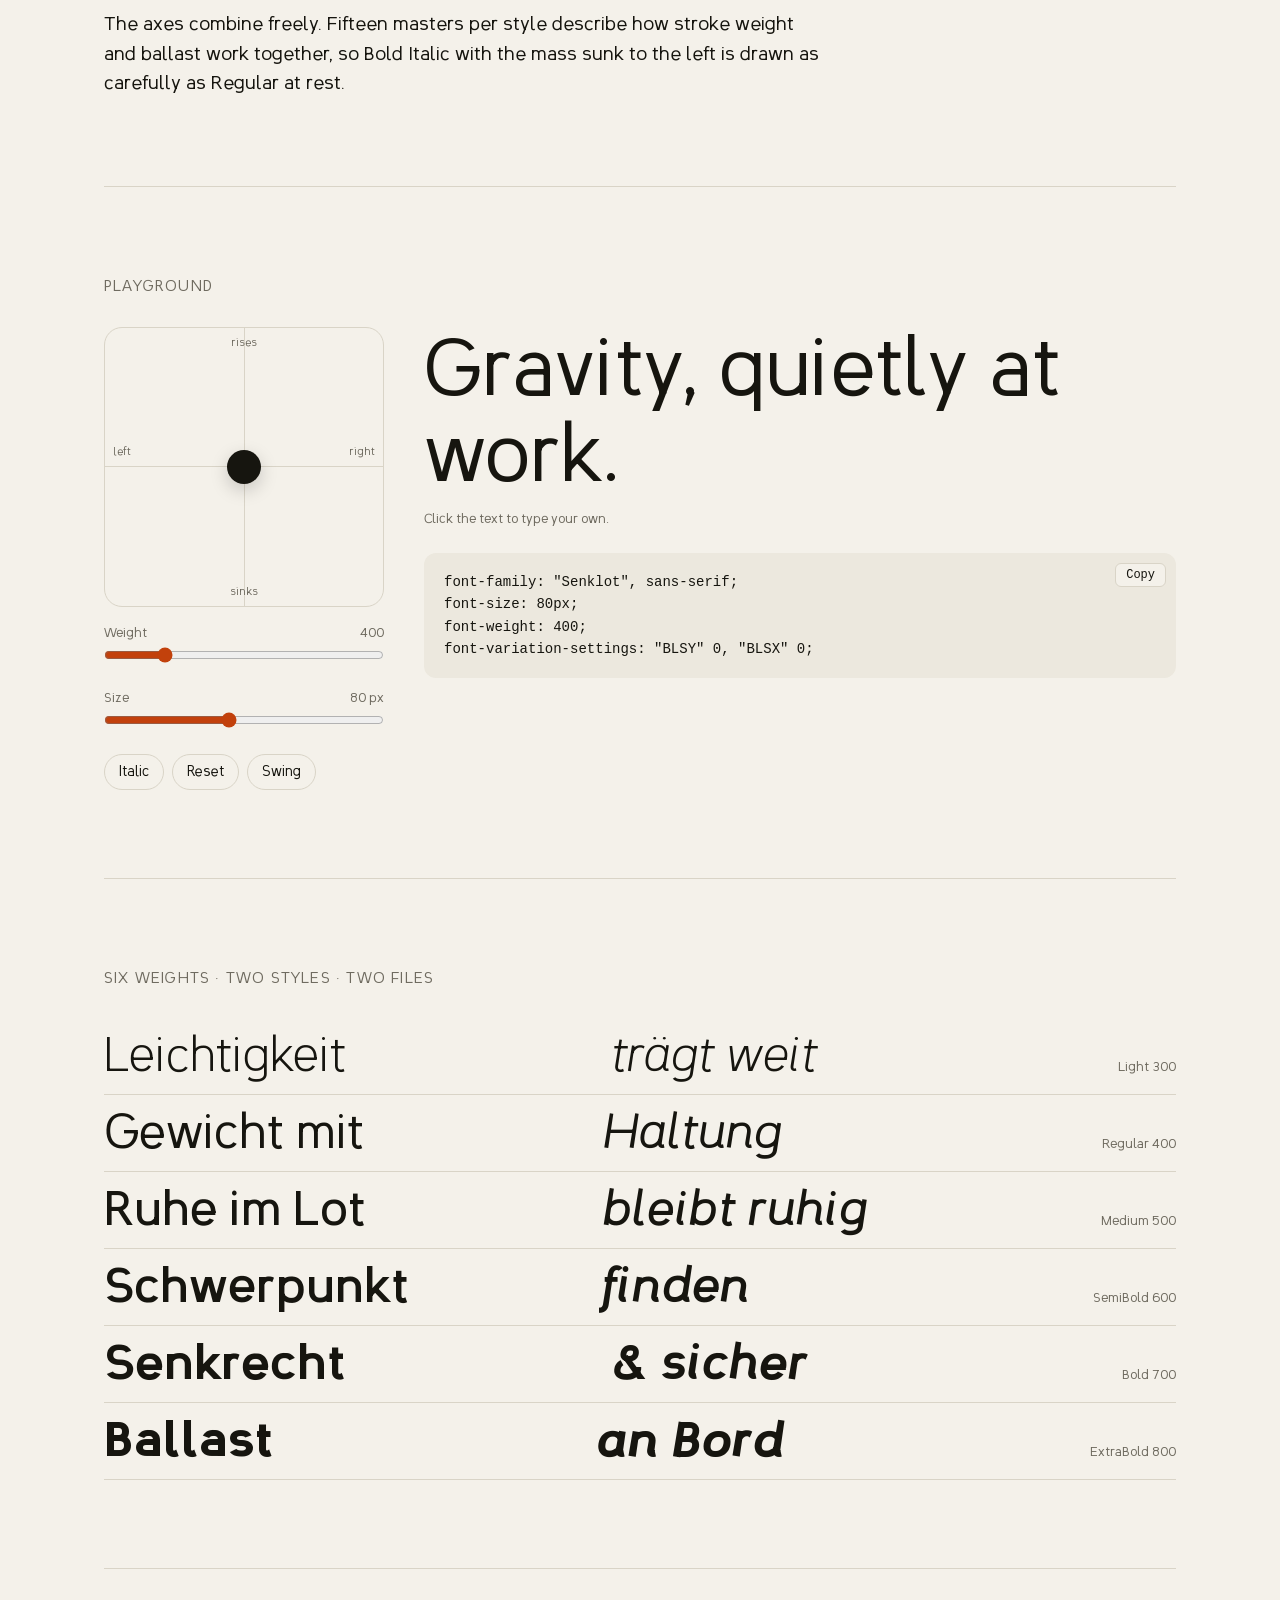
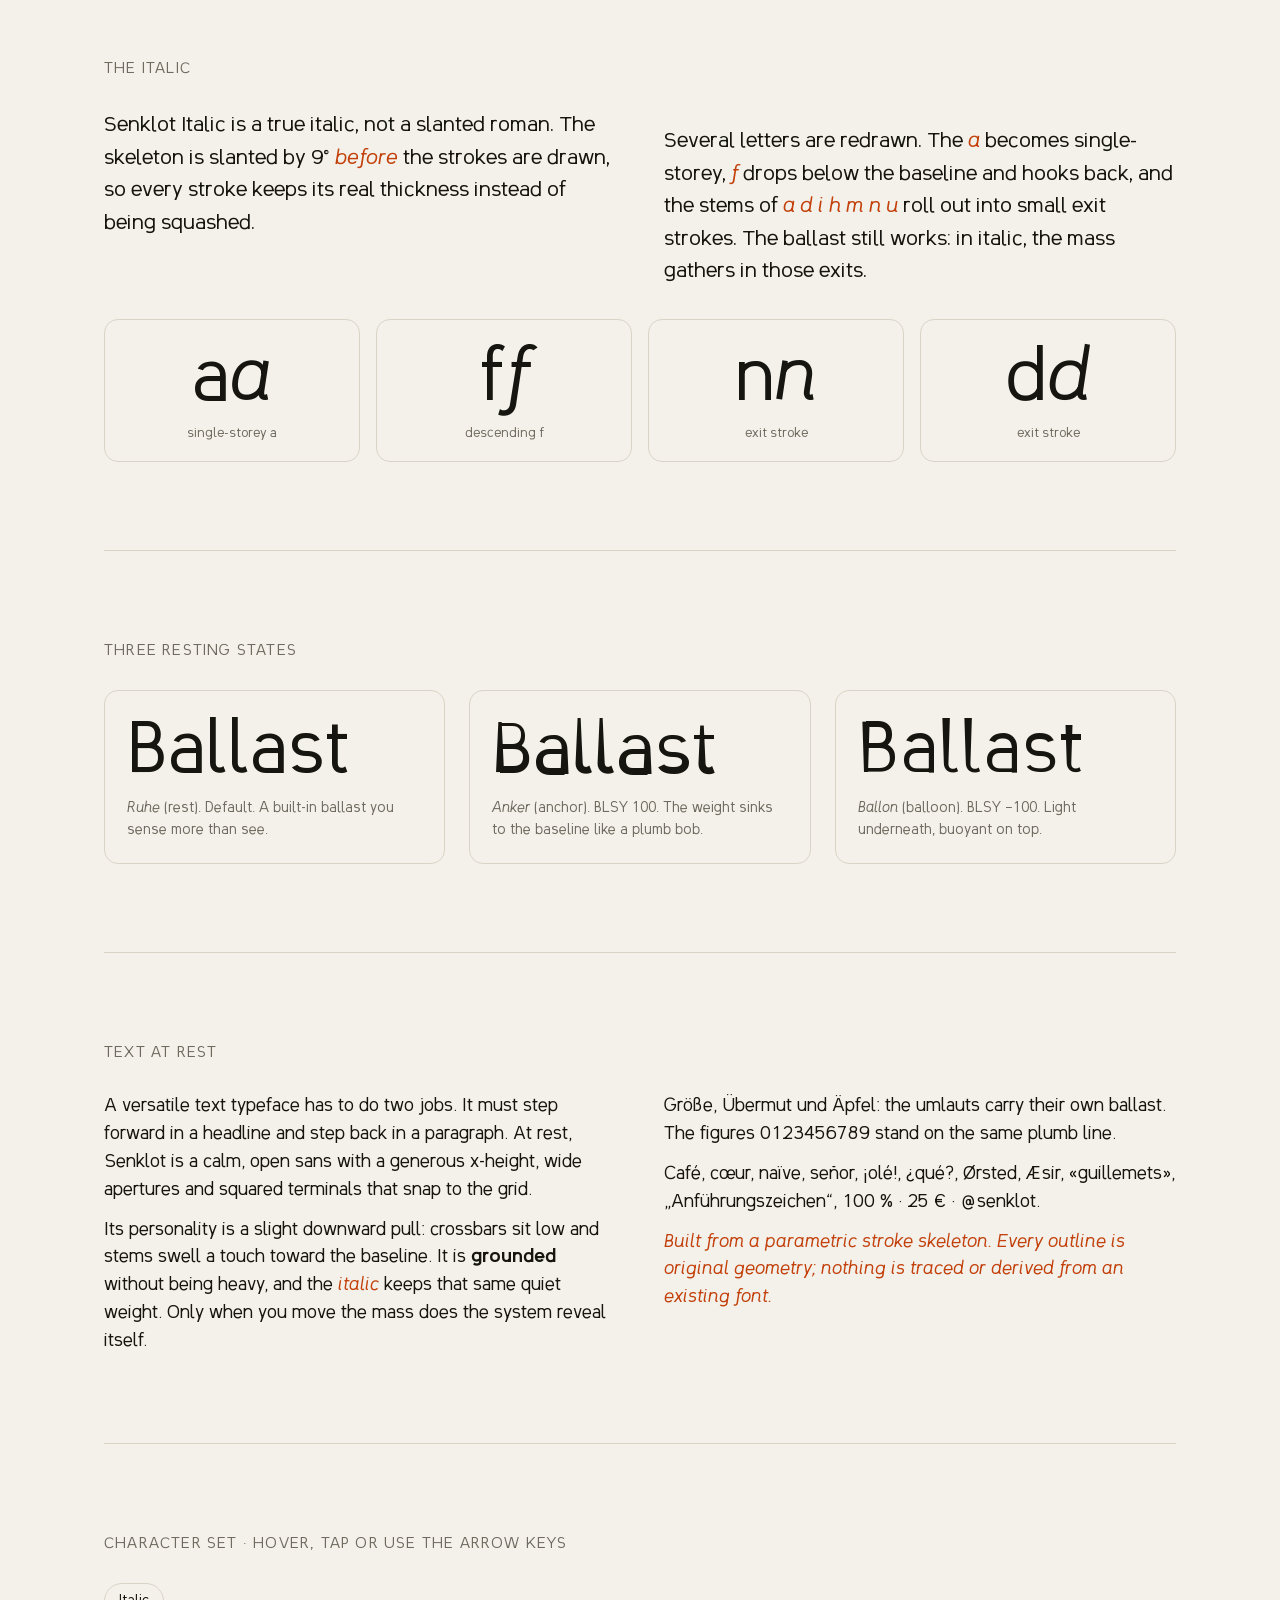
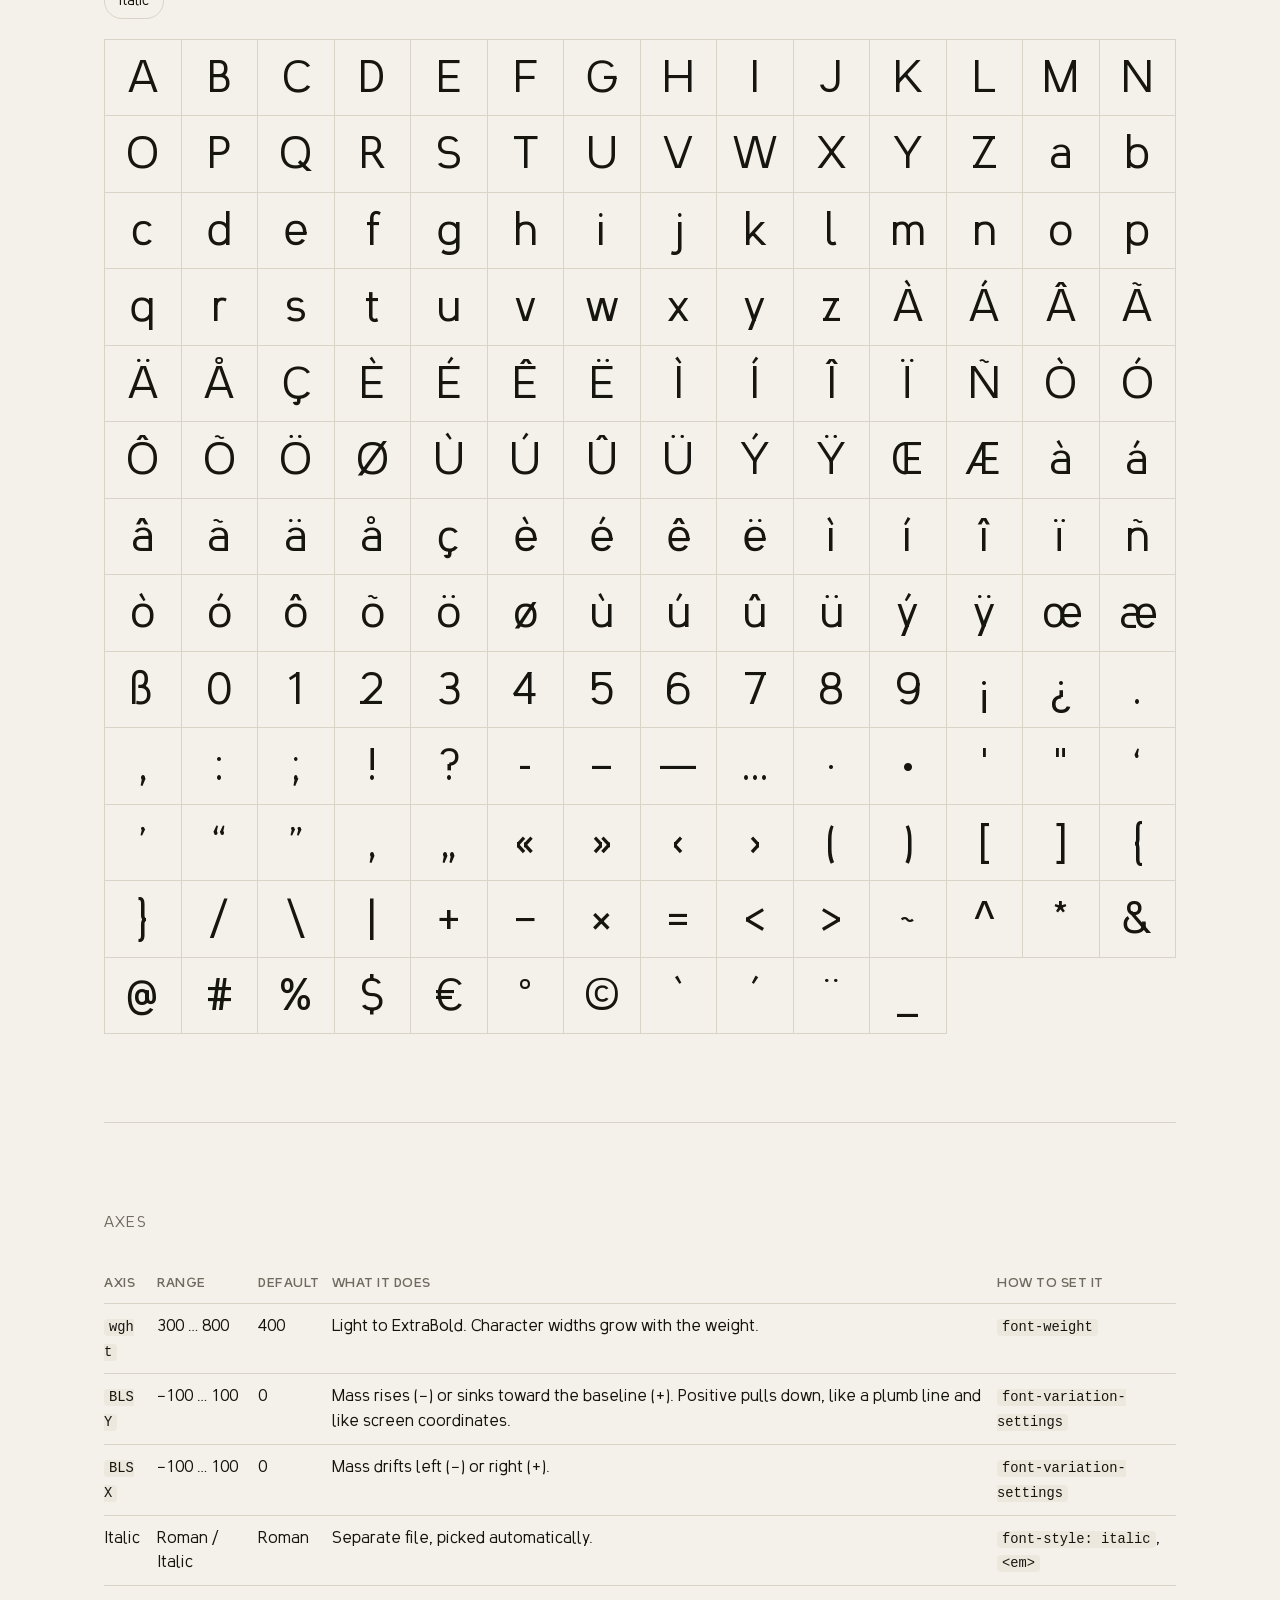
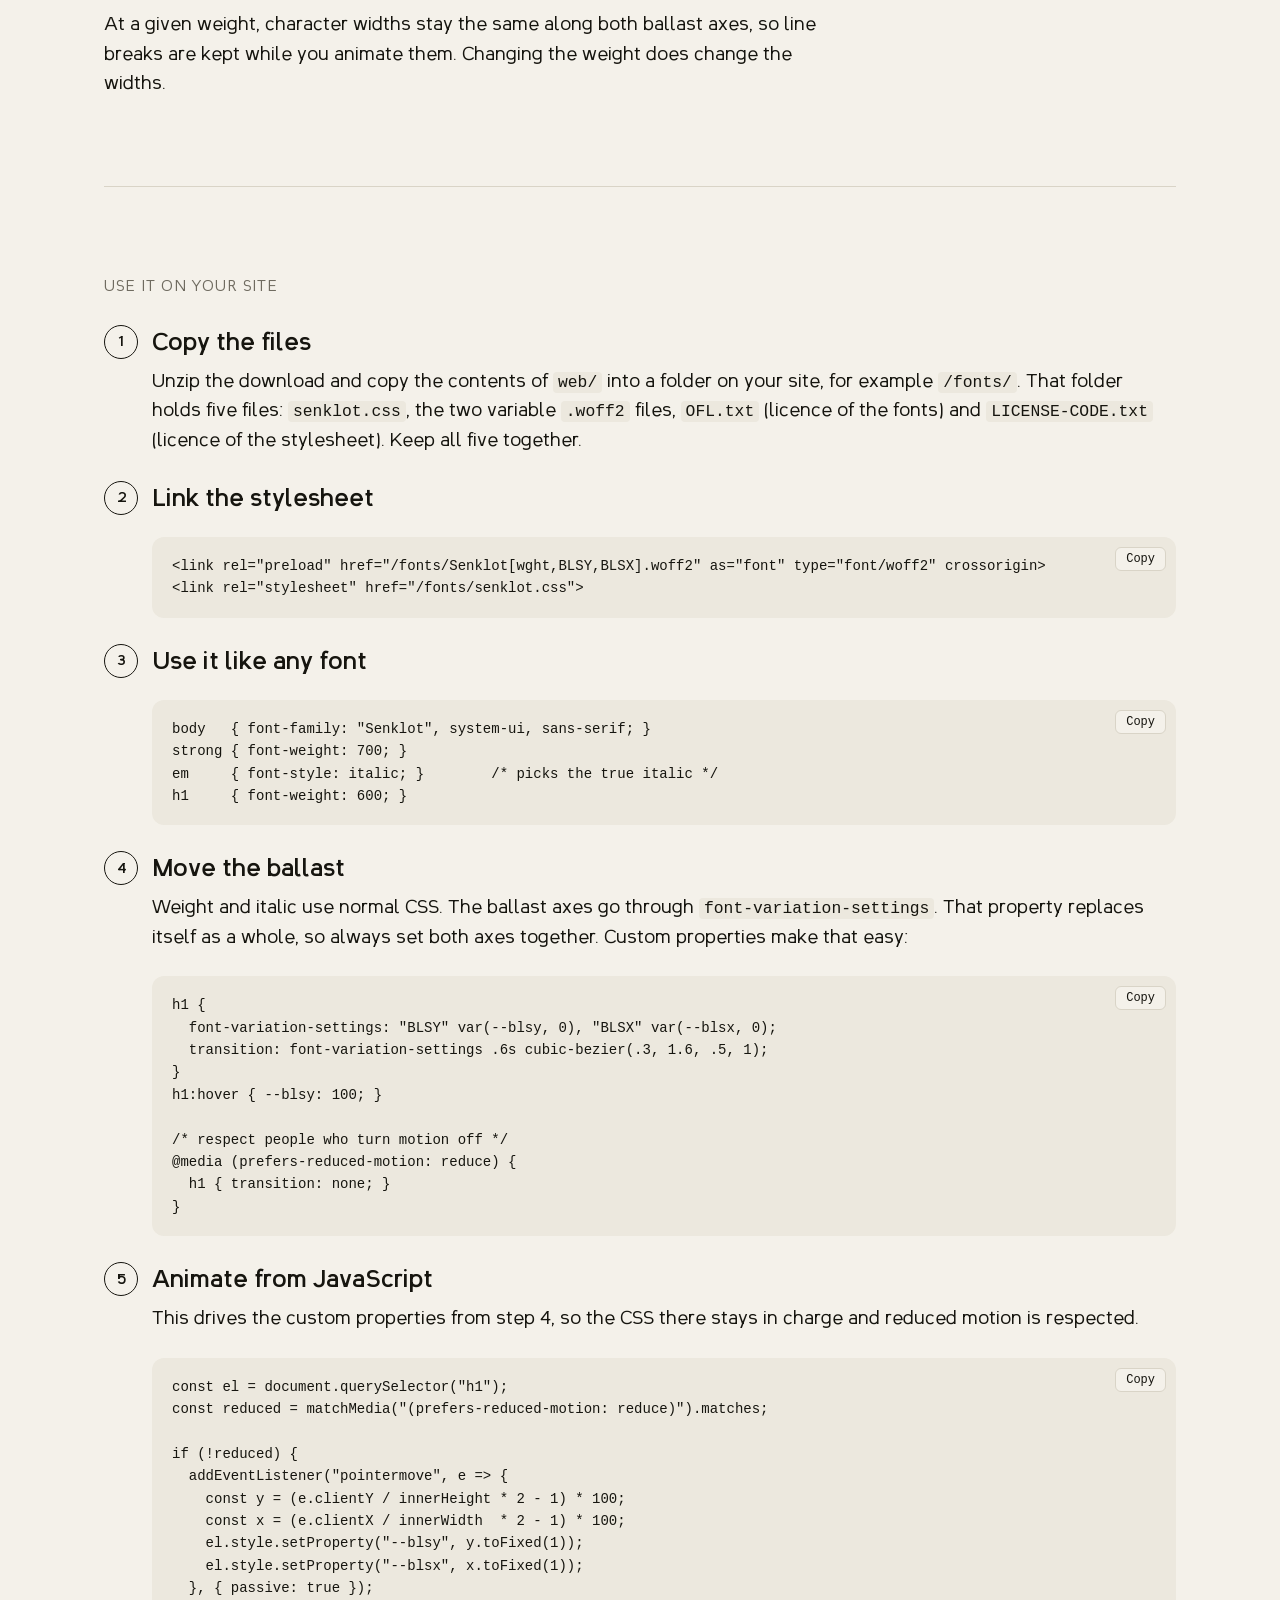
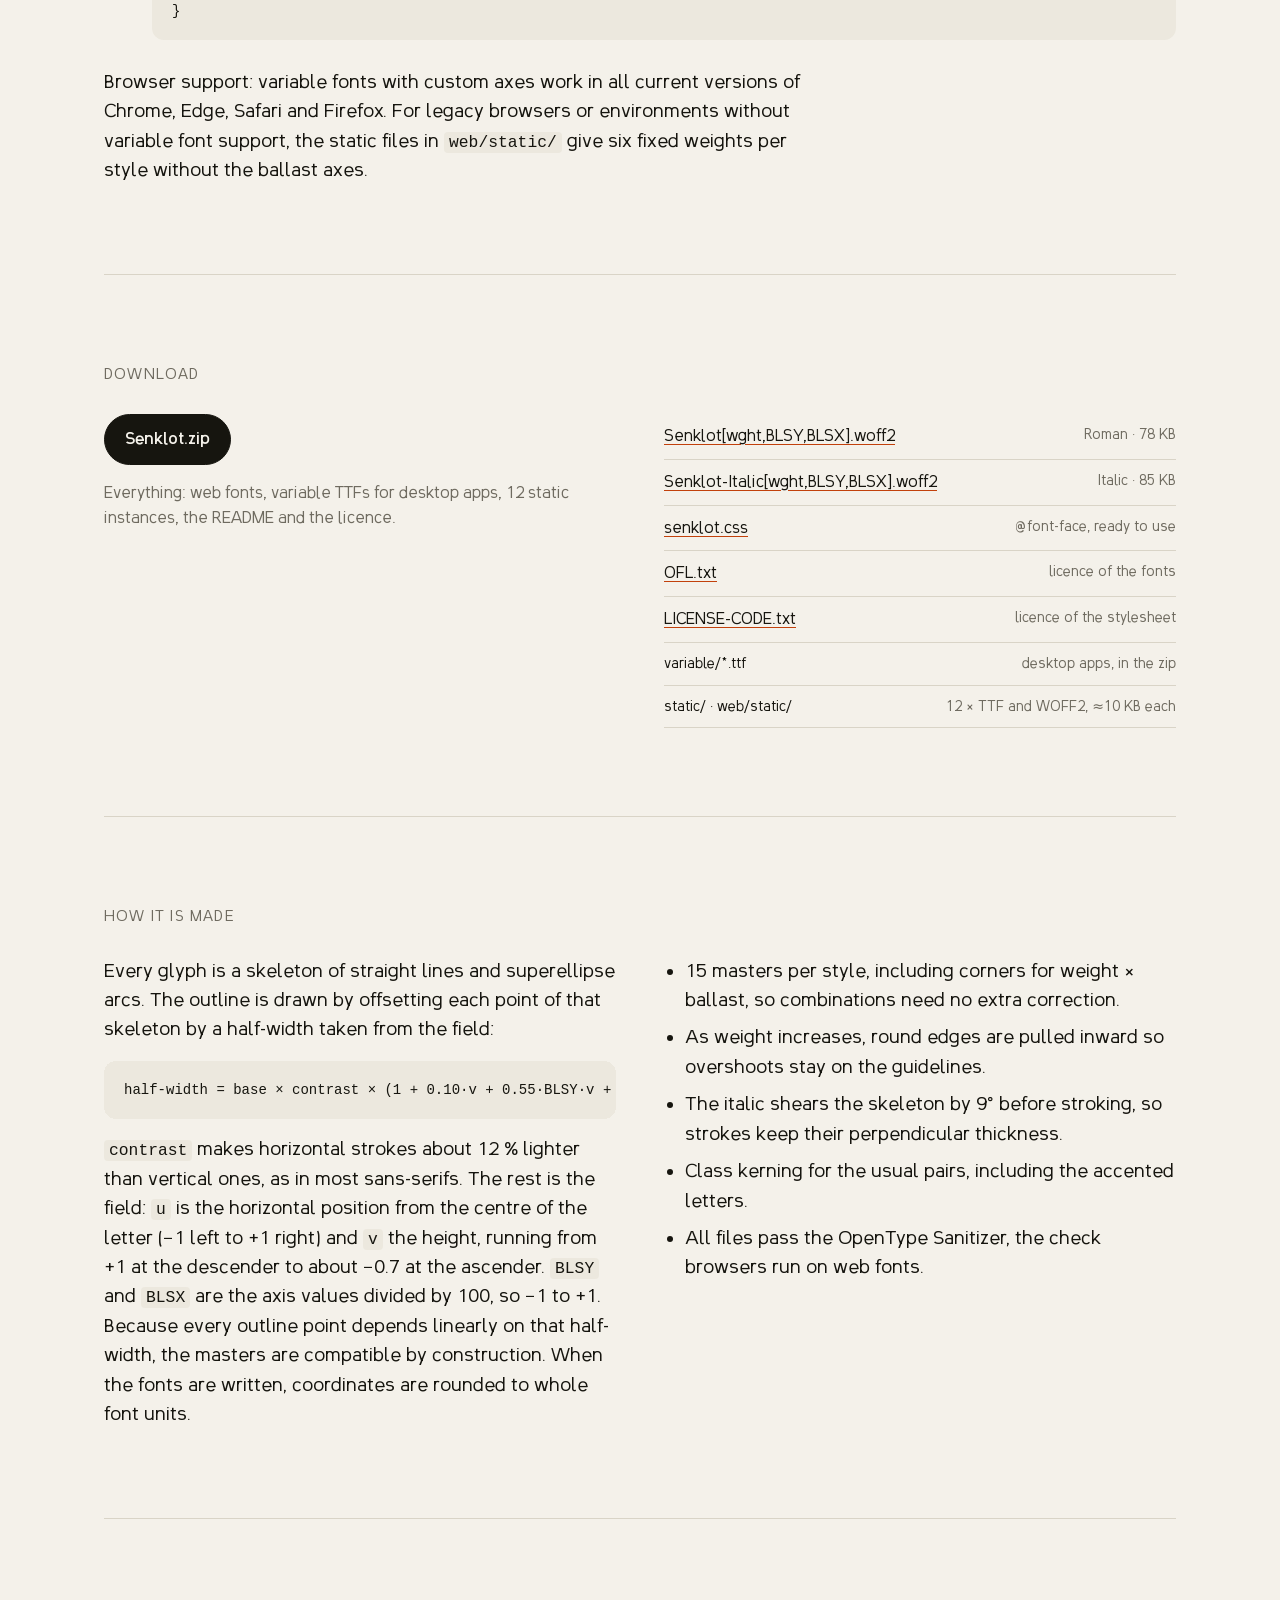
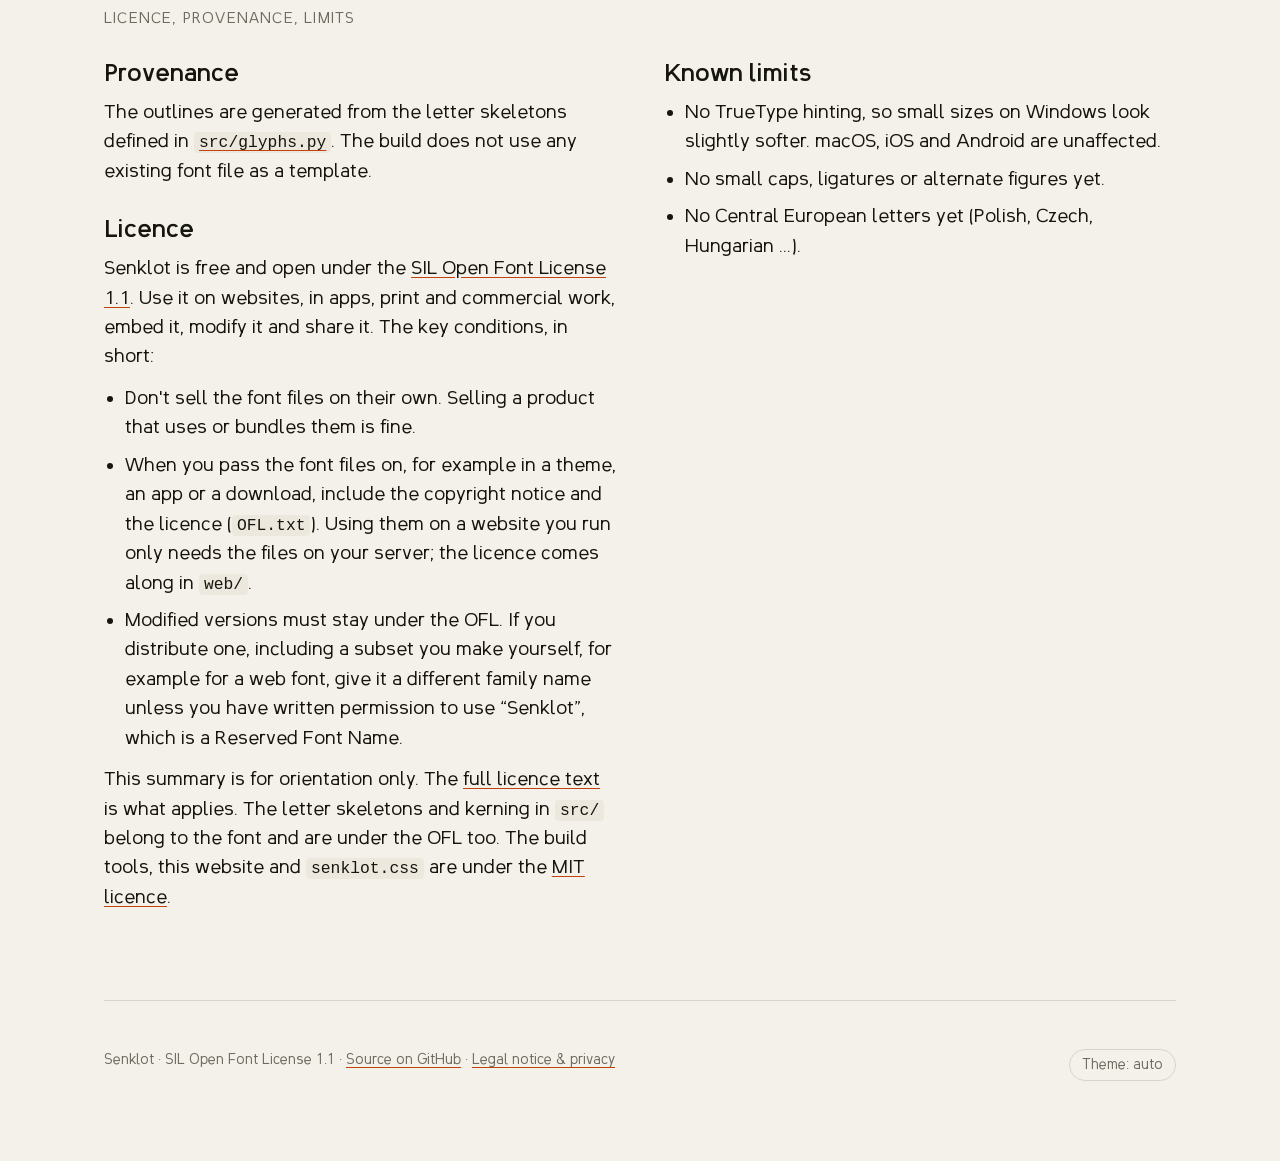
==== commit 9df96e53: "Drop capital sharp s from known limits Co-Authored-By: Claude Opus 5.5 <noreply@anthropic.com>" ====
--- a/docs/index.html
+++ b/docs/index.html
@@ -393,7 +393,7 @@
         <ul class="plain">
           <li>No TrueType hinting, so small sizes on Windows look slightly softer. macOS, iOS and Android are unaffected.</li>
           <li>No small caps, ligatures or alternate figures yet.</li>
-          <li>No capital ẞ yet, and no Central European letters (Polish, Czech, Hungarian …).</li>
+          <li>No Central European letters yet (Polish, Czech, Hungarian …).</li>
         </ul>
       </div>
     </div>
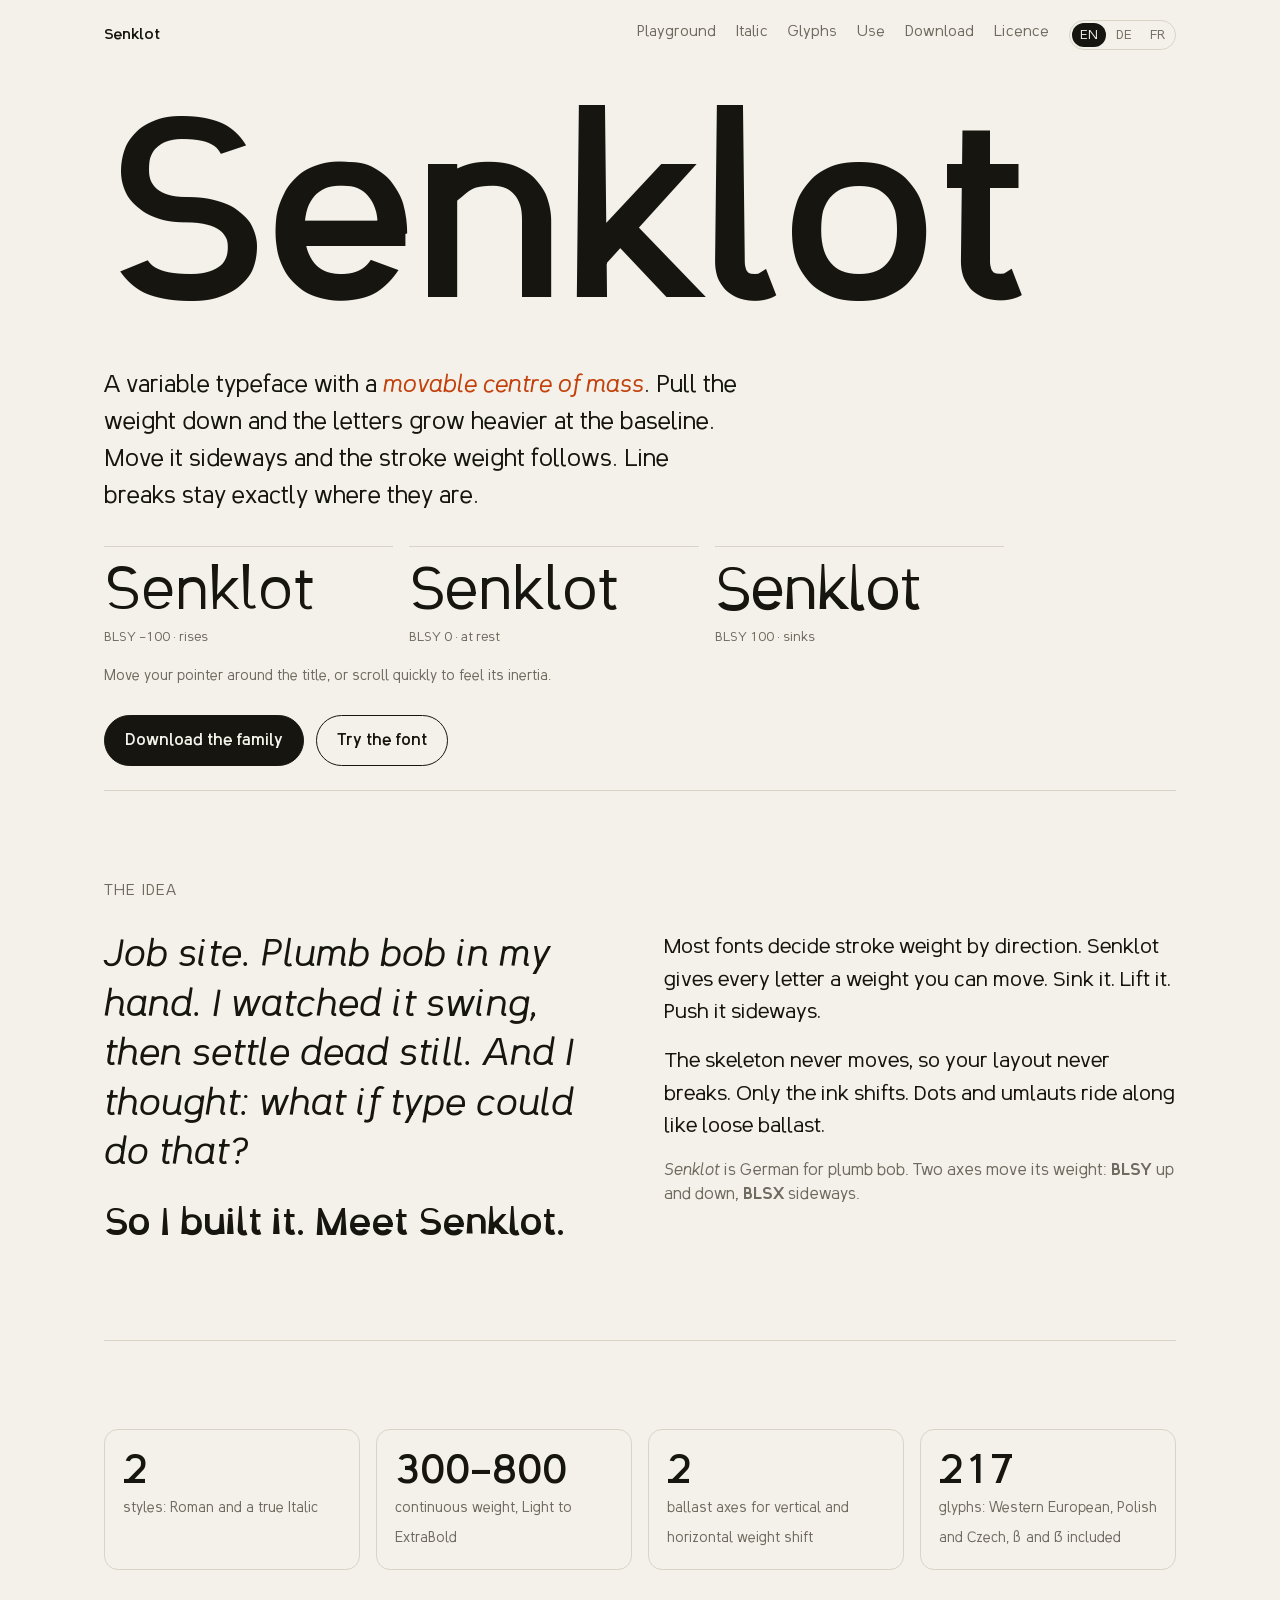
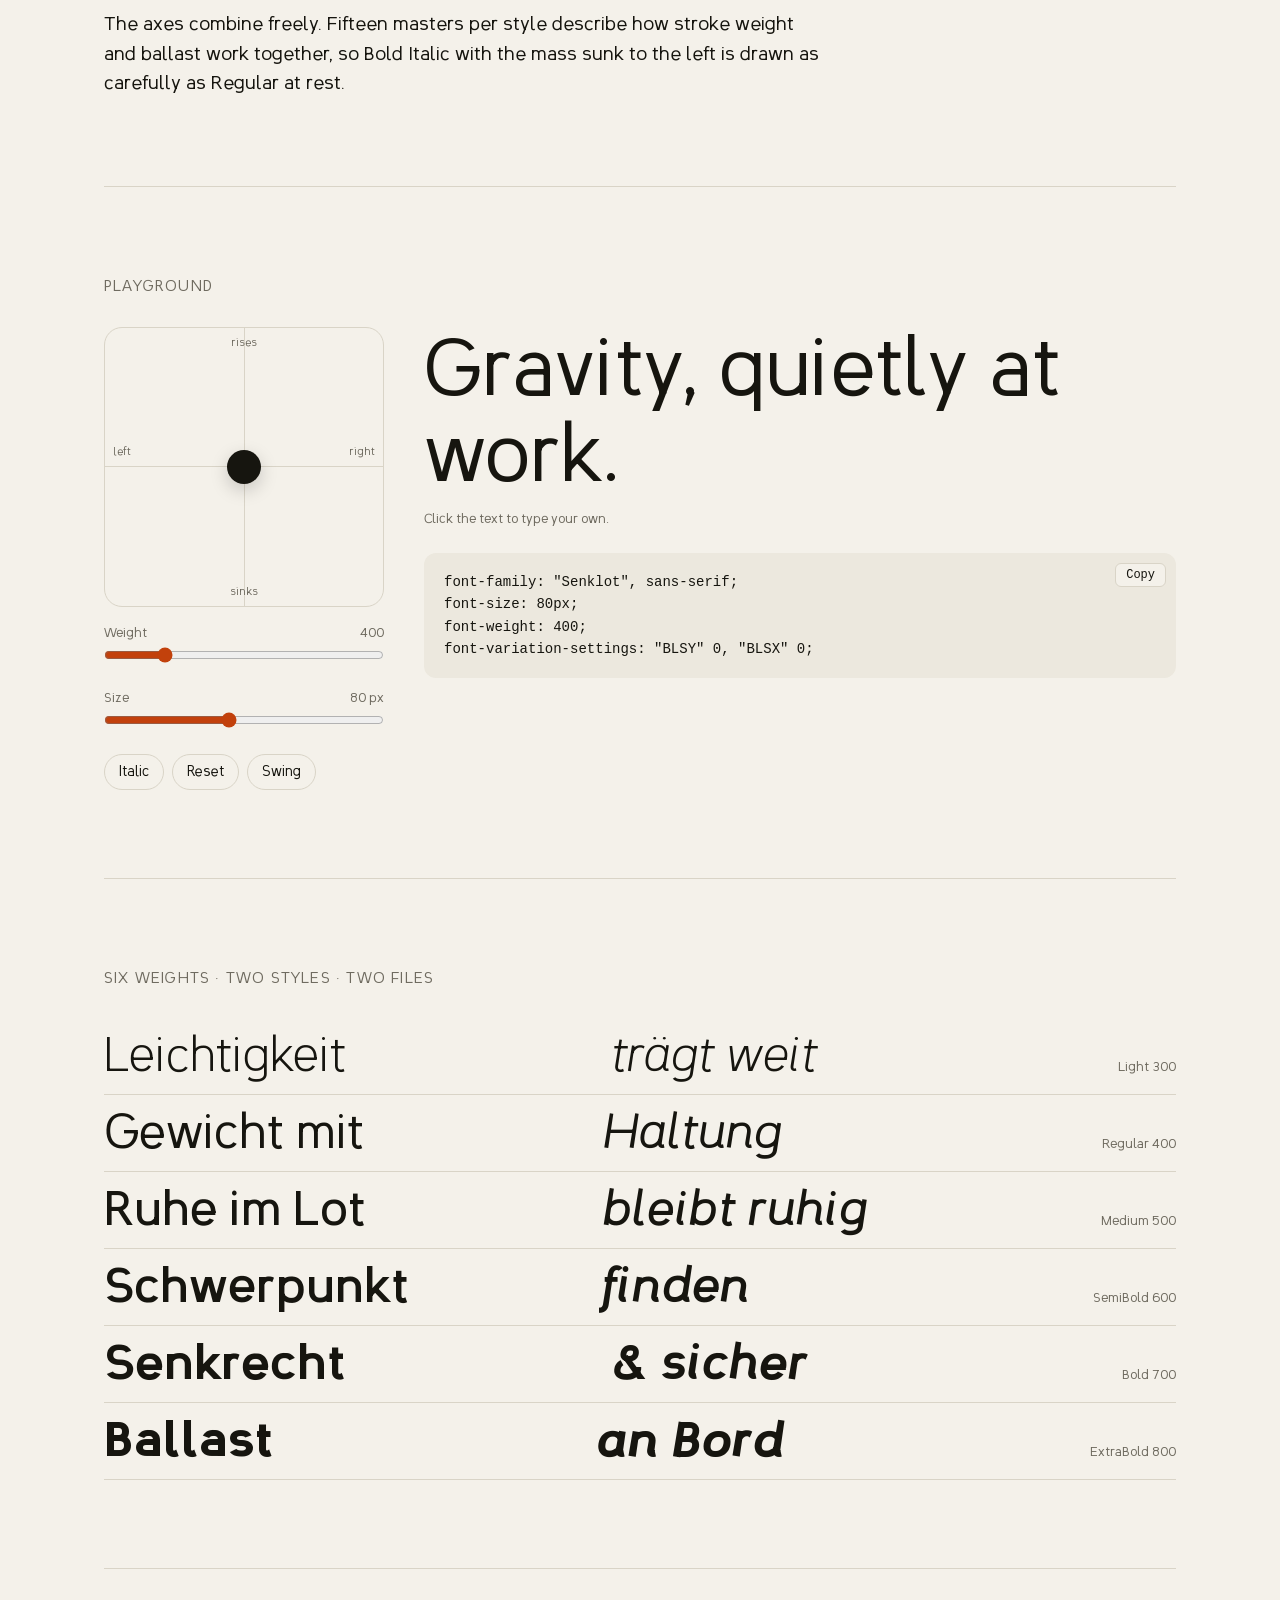
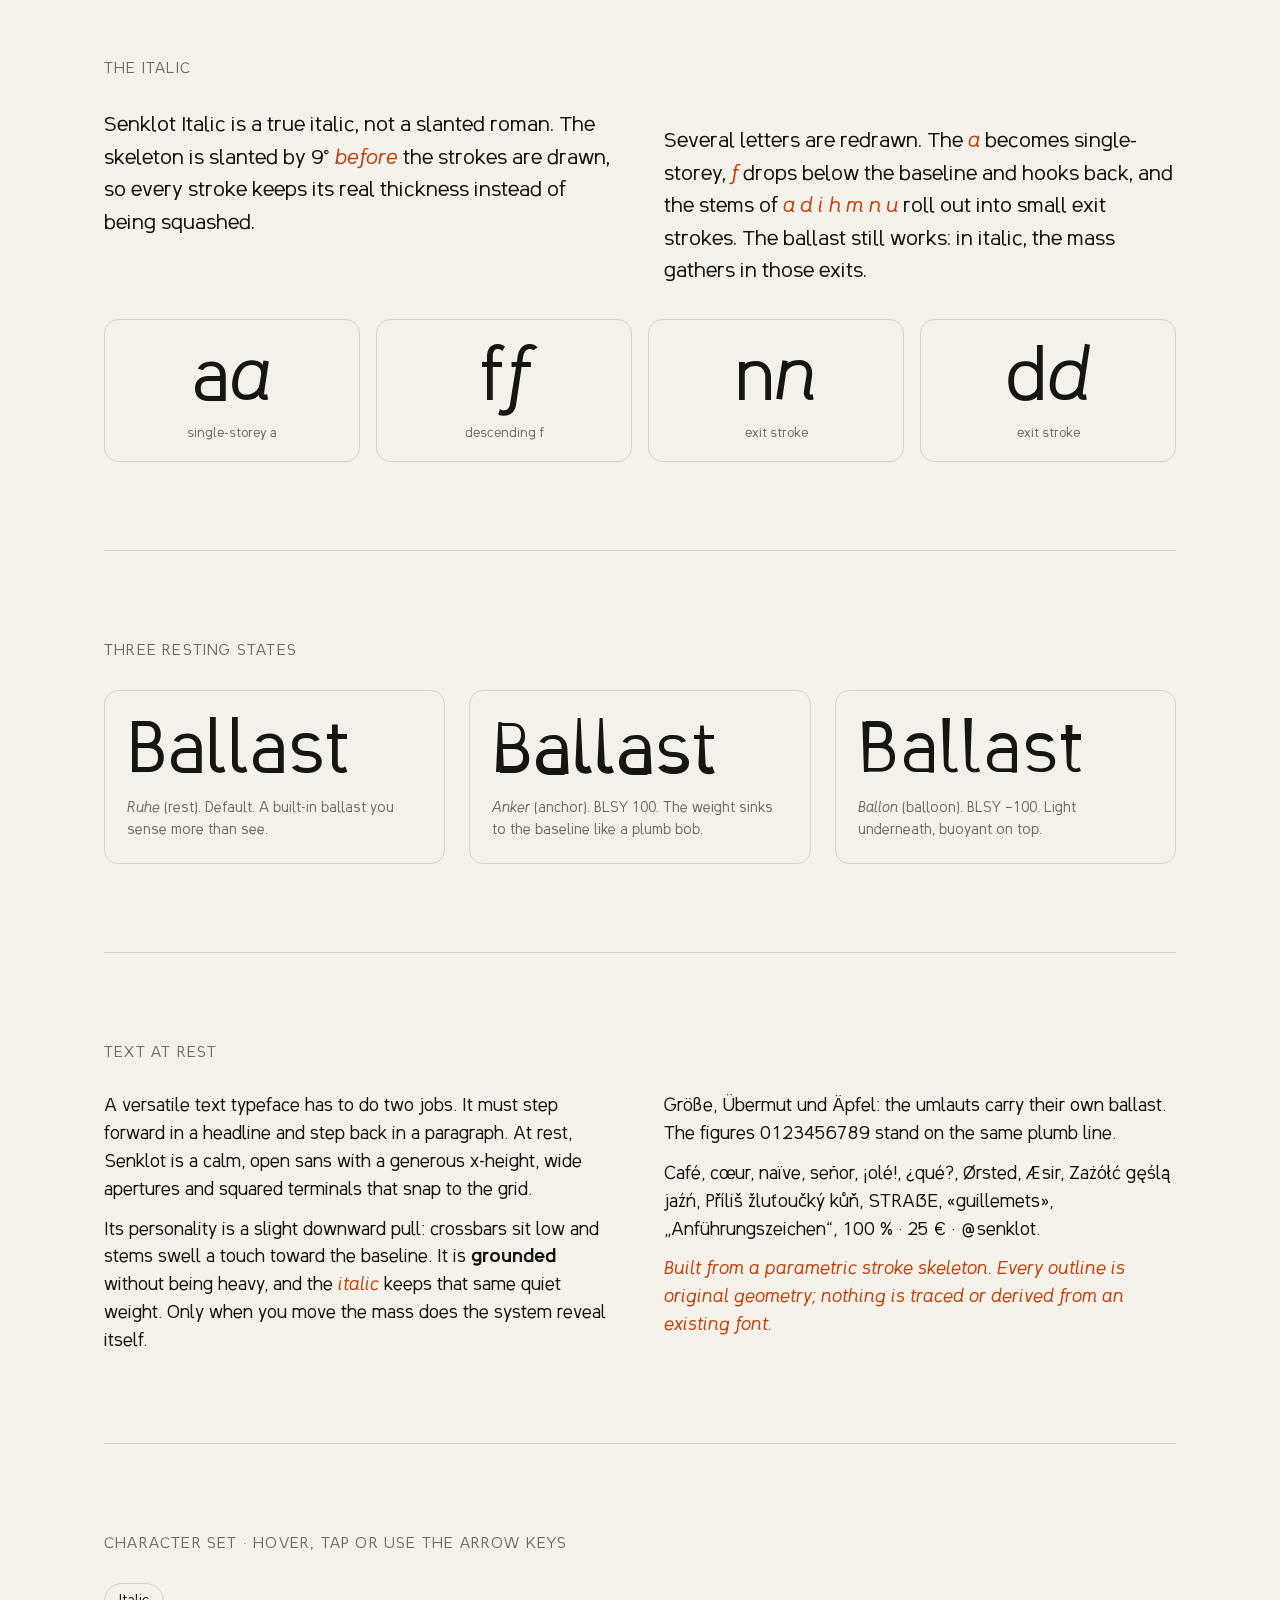
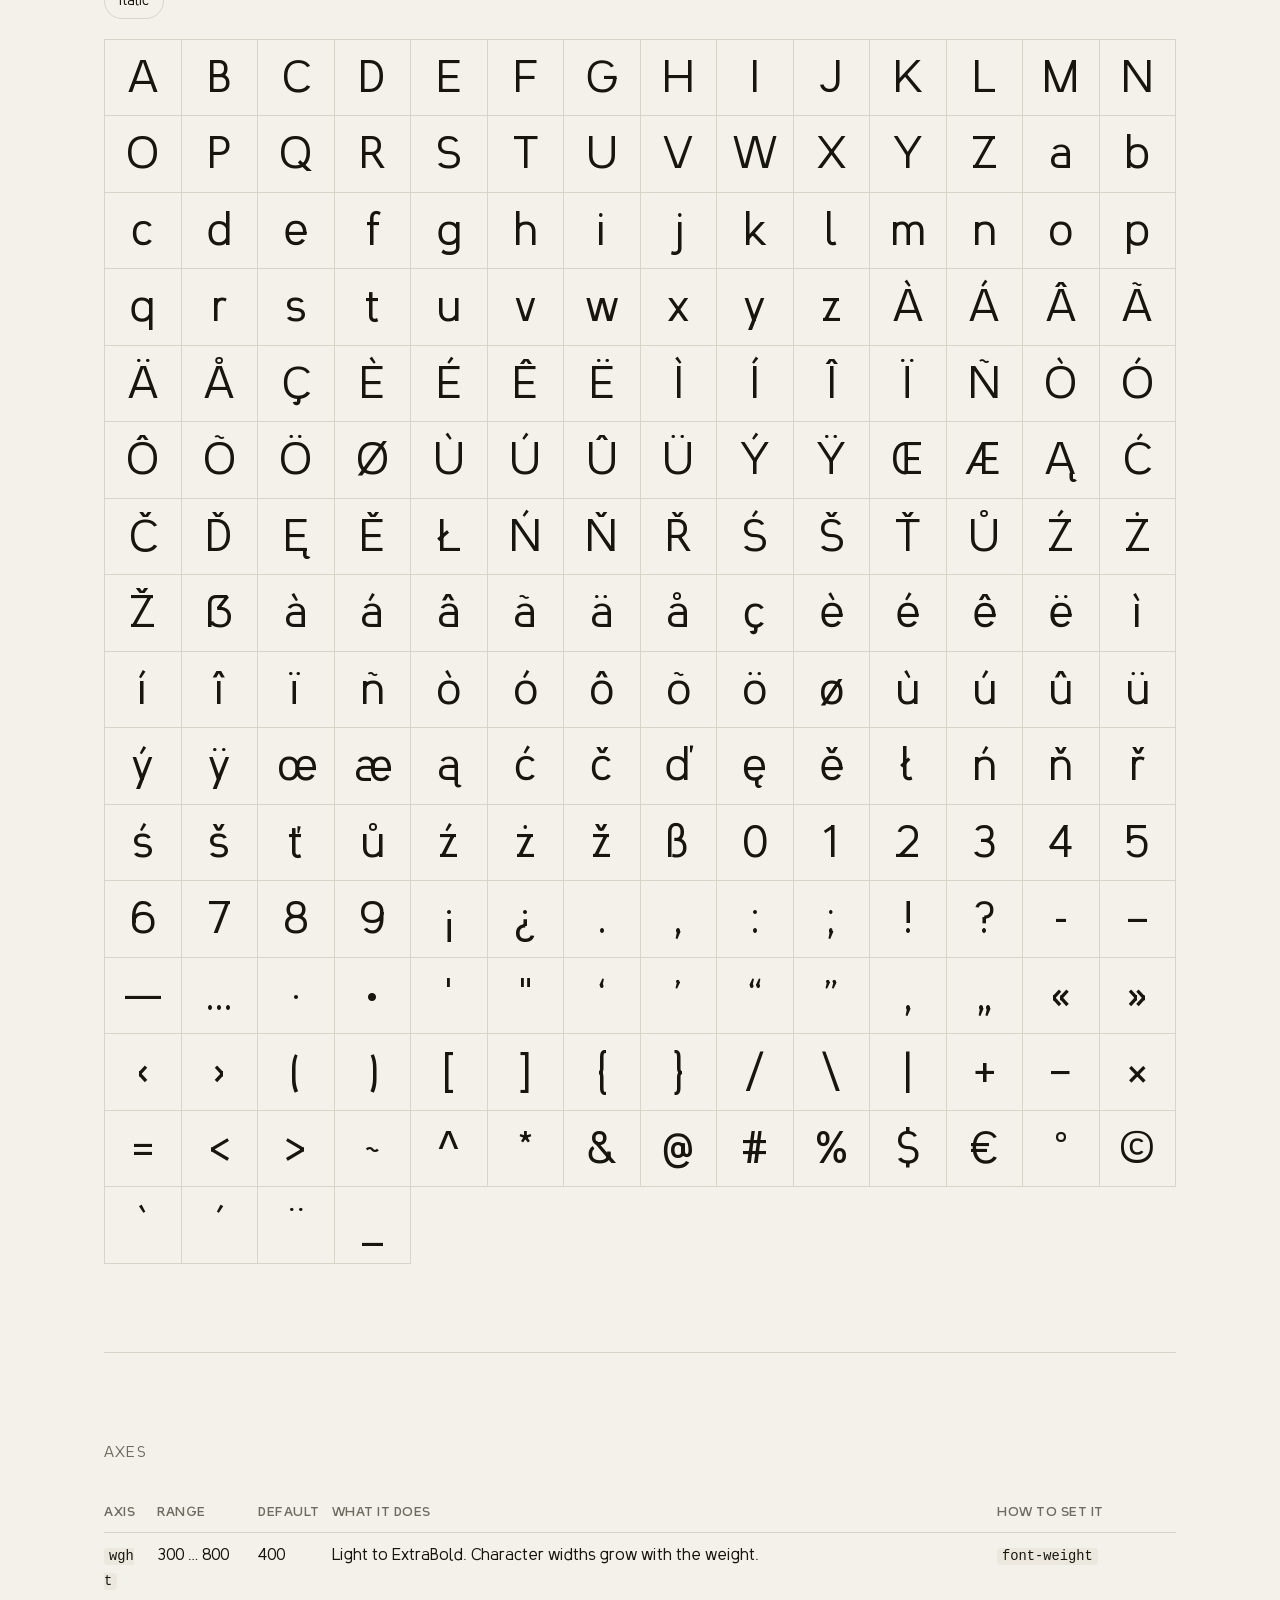
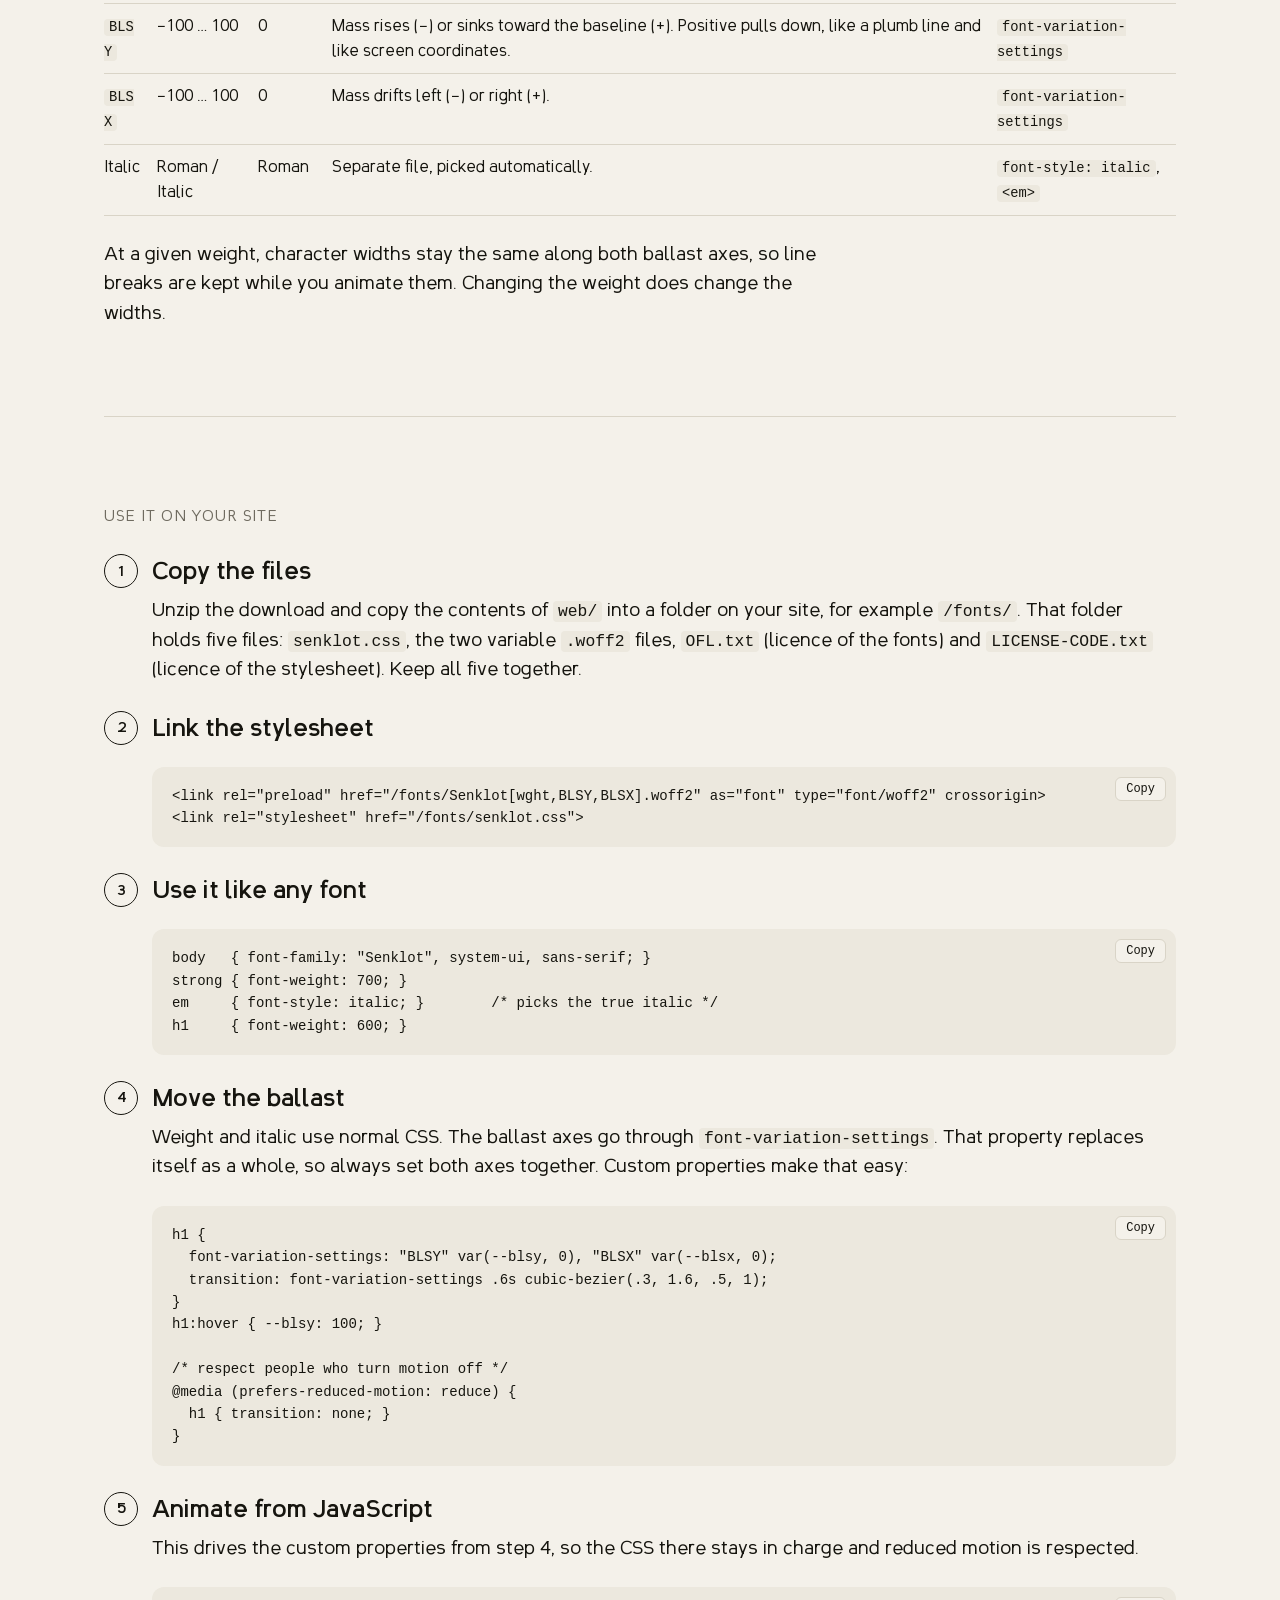
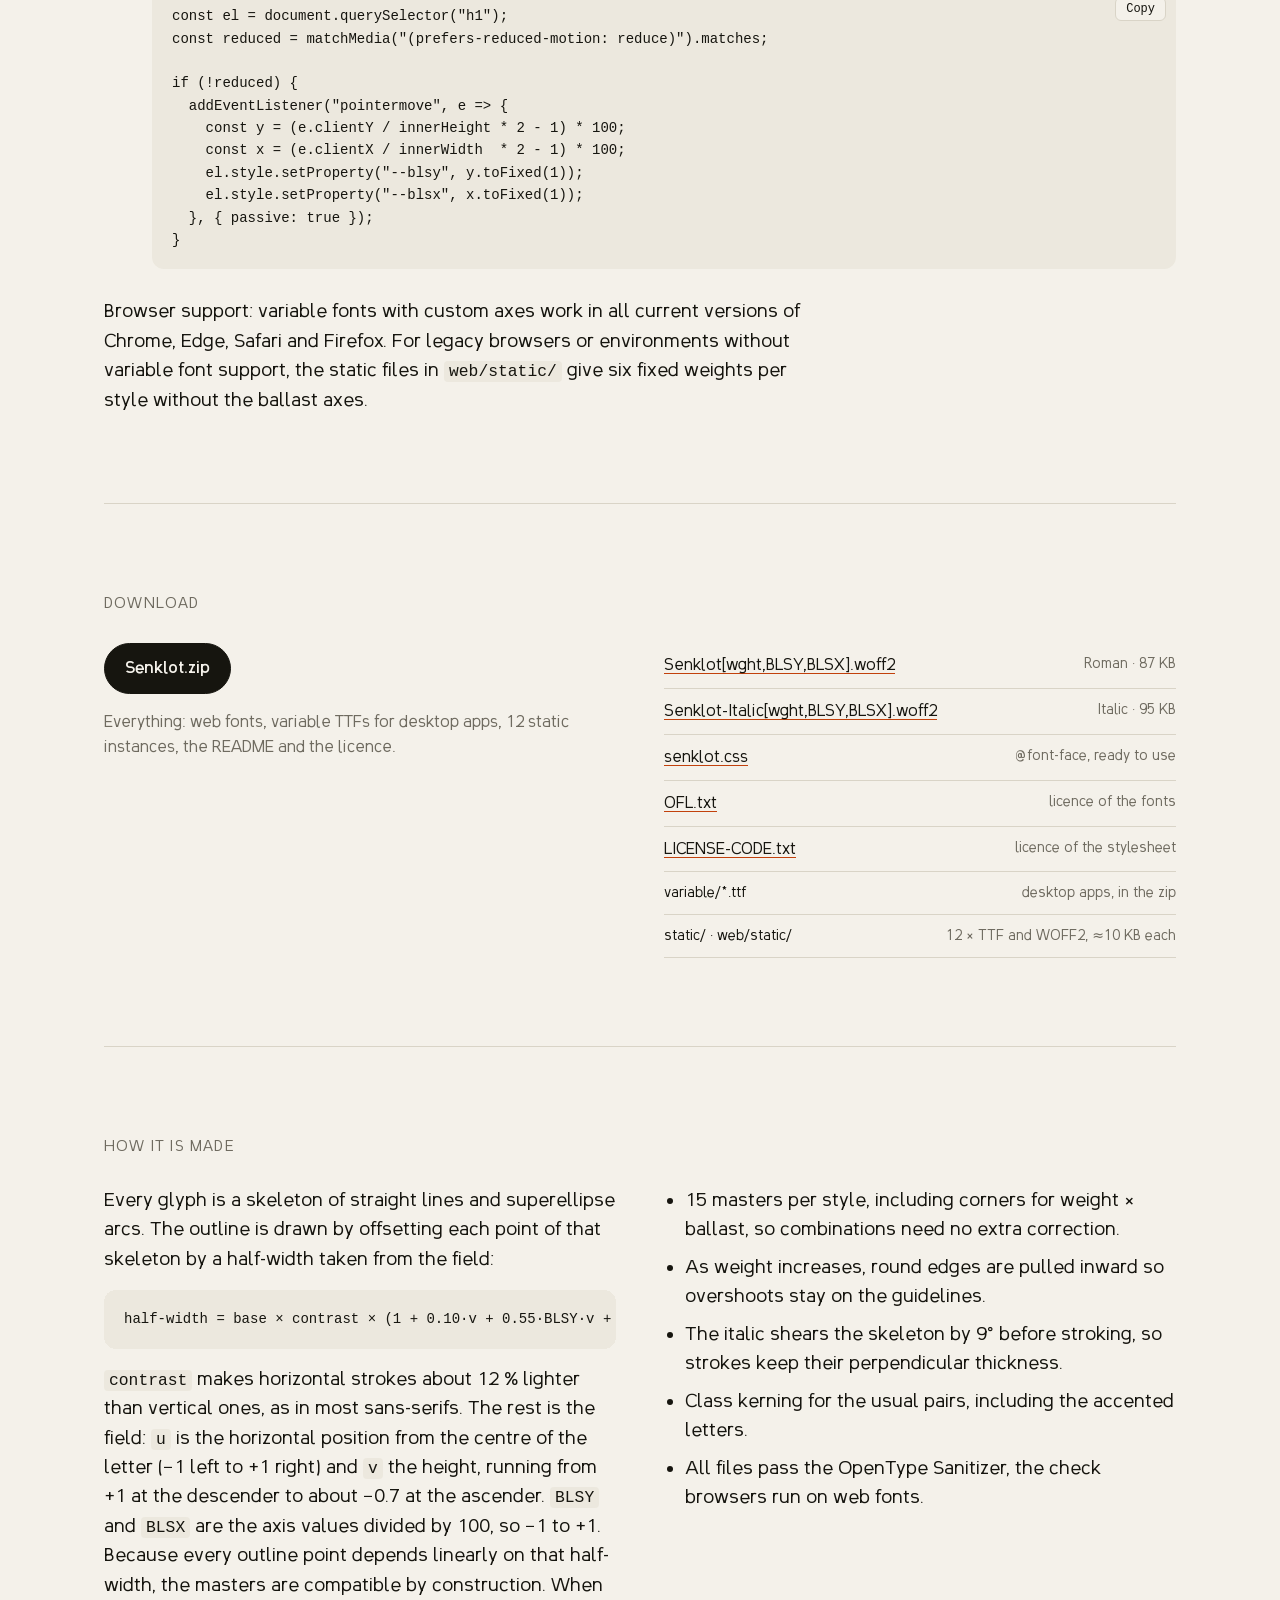
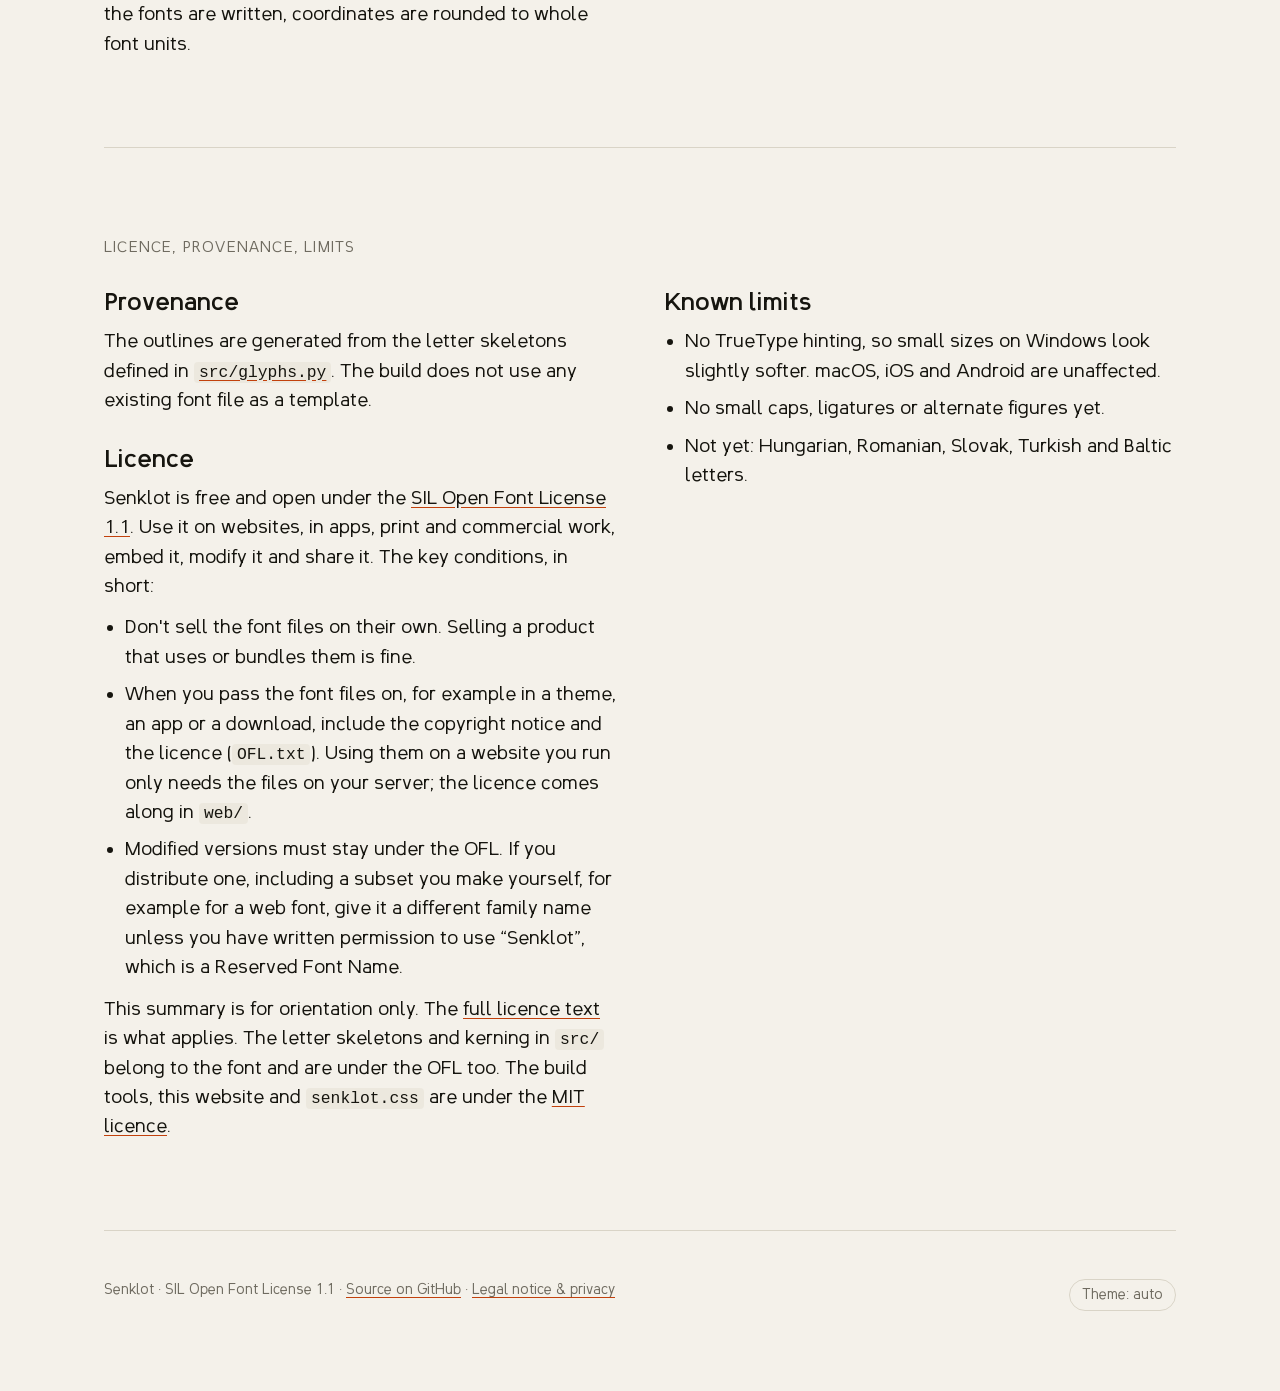
==== commit 495bb954: "Add Polish and Czech letters and capital sharp s (217 glyphs) New marks: caron, ogonek, dot above; Ł" ====
--- a/docs/index.html
+++ b/docs/index.html
@@ -123,7 +123,8 @@
 .files li span { color: var(--muted); font-size: 14px; text-align: right; }
 .files li a { overflow-wrap: anywhere; }
 .facts { display: grid; grid-template-columns: repeat(4, 1fr); gap: 16px; margin-bottom: 40px; }
-.facts div { border: 1px solid var(--line); border-radius: 14px; padding: 18px; }
+.facts div { border: 1px solid var(--line); border-radius: 14px; padding: 18px; min-width: 0; overflow-wrap: break-word; hyphens: auto; }
+@media (max-width: 420px) { .facts { grid-template-columns: 1fr; } }
 .facts b { display: block; font-size: 40px; font-weight: 600; line-height: 1.1; }
 .facts span { font-size: 14px; color: var(--muted); }
 ul.plain { padding-left: 1.1em; }
@@ -197,7 +198,7 @@
       <div><b>2</b><span>styles: Roman and a true Italic</span></div>
       <div><b>300–800</b><span>continuous weight, Light to ExtraBold</span></div>
       <div><b>2</b><span>ballast axes for vertical and horizontal weight shift</span></div>
-      <div><b>182</b><span>glyphs: umlauts and ß, œ and æ, ¡ ¿ and accented letters</span></div>
+      <div><b>217</b><span>glyphs: Western European, Polish and Czech, ß and ẞ included</span></div>
     </div>
     <div class="prose"><p>The axes combine freely. Fifteen masters per style describe how stroke weight and ballast work together, so Bold Italic with the mass sunk to the left is drawn as carefully as Regular at rest.</p></div>
   </section>
@@ -270,7 +271,7 @@
       <p>A versatile text typeface has to do two jobs. It must step forward in a headline and step back in a paragraph. At rest, Senklot is a calm, open sans with a generous x-height, wide apertures and squared terminals that snap to the grid.</p>
       <p>Its personality is a slight downward pull: crossbars sit low and stems swell a touch toward the baseline. It is <strong>grounded</strong> without being heavy, and the <em>italic</em> keeps that same quiet weight. Only when you move the mass does the system reveal itself.</p>
       <p>Größe, Übermut und Äpfel: the umlauts carry their own ballast. The figures 0123456789 stand on the same plumb line.</p>
-      <p>Café, cœur, naïve, señor, ¡olé!, ¿qué?, Ørsted, Æsir, «guillemets», „Anführungszeichen“, 100 % · 25 € · @senklot.</p>
+      <p>Café, cœur, naïve, señor, ¡olé!, ¿qué?, Ørsted, Æsir, Zażółć gęślą jaźń, Příliš žluťoučký kůň, STRAẞE, «guillemets», „Anführungszeichen“, 100 % · 25 € · @senklot.</p>
       <p><em>Built from a parametric stroke skeleton. Every outline is original geometry; nothing is traced or derived from an existing font.</em></p>
     </div>
   </section>
@@ -344,8 +345,8 @@
         <p style="margin-top:16px;font-size:16px;color:var(--muted)">Everything: web fonts, variable TTFs for desktop apps, 12 static instances, the README and the licence.</p>
       </div>
       <ul class="files">
-        <li><a href="fonts/Senklot[wght,BLSY,BLSX].woff2" download>Senklot[wght,BLSY,BLSX].woff2</a><span>Roman · 78 KB</span></li>
-        <li><a href="fonts/Senklot-Italic[wght,BLSY,BLSX].woff2" download>Senklot-Italic[wght,BLSY,BLSX].woff2</a><span>Italic · 85 KB</span></li>
+        <li><a href="fonts/Senklot[wght,BLSY,BLSX].woff2" download>Senklot[wght,BLSY,BLSX].woff2</a><span>Roman · 87 KB</span></li>
+        <li><a href="fonts/Senklot-Italic[wght,BLSY,BLSX].woff2" download>Senklot-Italic[wght,BLSY,BLSX].woff2</a><span>Italic · 95 KB</span></li>
         <li><a href="fonts/senklot.css" download>senklot.css</a><span>@font-face, ready to use</span></li>
         <li><a href="fonts/OFL.txt" download>OFL.txt</a><span>licence of the fonts</span></li>
         <li><a href="fonts/LICENSE-CODE.txt" download>LICENSE-CODE.txt</a><span>licence of the stylesheet</span></li>
@@ -393,7 +394,7 @@
         <ul class="plain">
           <li>No TrueType hinting, so small sizes on Windows look slightly softer. macOS, iOS and Android are unaffected.</li>
           <li>No small caps, ligatures or alternate figures yet.</li>
-          <li>No Central European letters yet (Polish, Czech, Hungarian …).</li>
+          <li>Not yet: Hungarian, Romanian, Slovak, Turkish and Baltic letters.</li>
         </ul>
       </div>
     </div>
@@ -523,7 +524,7 @@
   render();
 
   // ---- glyph grid ----
-  const chars = 'ABCDEFGHIJKLMNOPQRSTUVWXYZabcdefghijklmnopqrstuvwxyzÀÁÂÃÄÅÇÈÉÊËÌÍÎÏÑÒÓÔÕÖØÙÚÛÜÝŸŒÆàáâãäåçèéêëìíîïñòóôõöøùúûüýÿœæß0123456789¡¿.,:;!?-–—…·•\'"‘’“”‚„«»‹›()[]{}/\\|+−×=<>~^*&@#%$€°©`´¨_';
+  const chars = 'ABCDEFGHIJKLMNOPQRSTUVWXYZabcdefghijklmnopqrstuvwxyzÀÁÂÃÄÅÇÈÉÊËÌÍÎÏÑÒÓÔÕÖØÙÚÛÜÝŸŒÆĄĆČĎĘĚŁŃŇŘŚŠŤŮŹŻŽẞàáâãäåçèéêëìíîïñòóôõöøùúûüýÿœæąćčďęěłńňřśšťůźżžß0123456789¡¿.,:;!?-–—…·•\'"‘’“”‚„«»‹›()[]{}/\\|+−×=<>~^*&@#%$€°©`´¨_';
   const grid = $('grid');
   for (const c of chars) {
     const d = document.createElement('div'); d.textContent = c; d.tabIndex = grid.children.length ? -1 : 0;
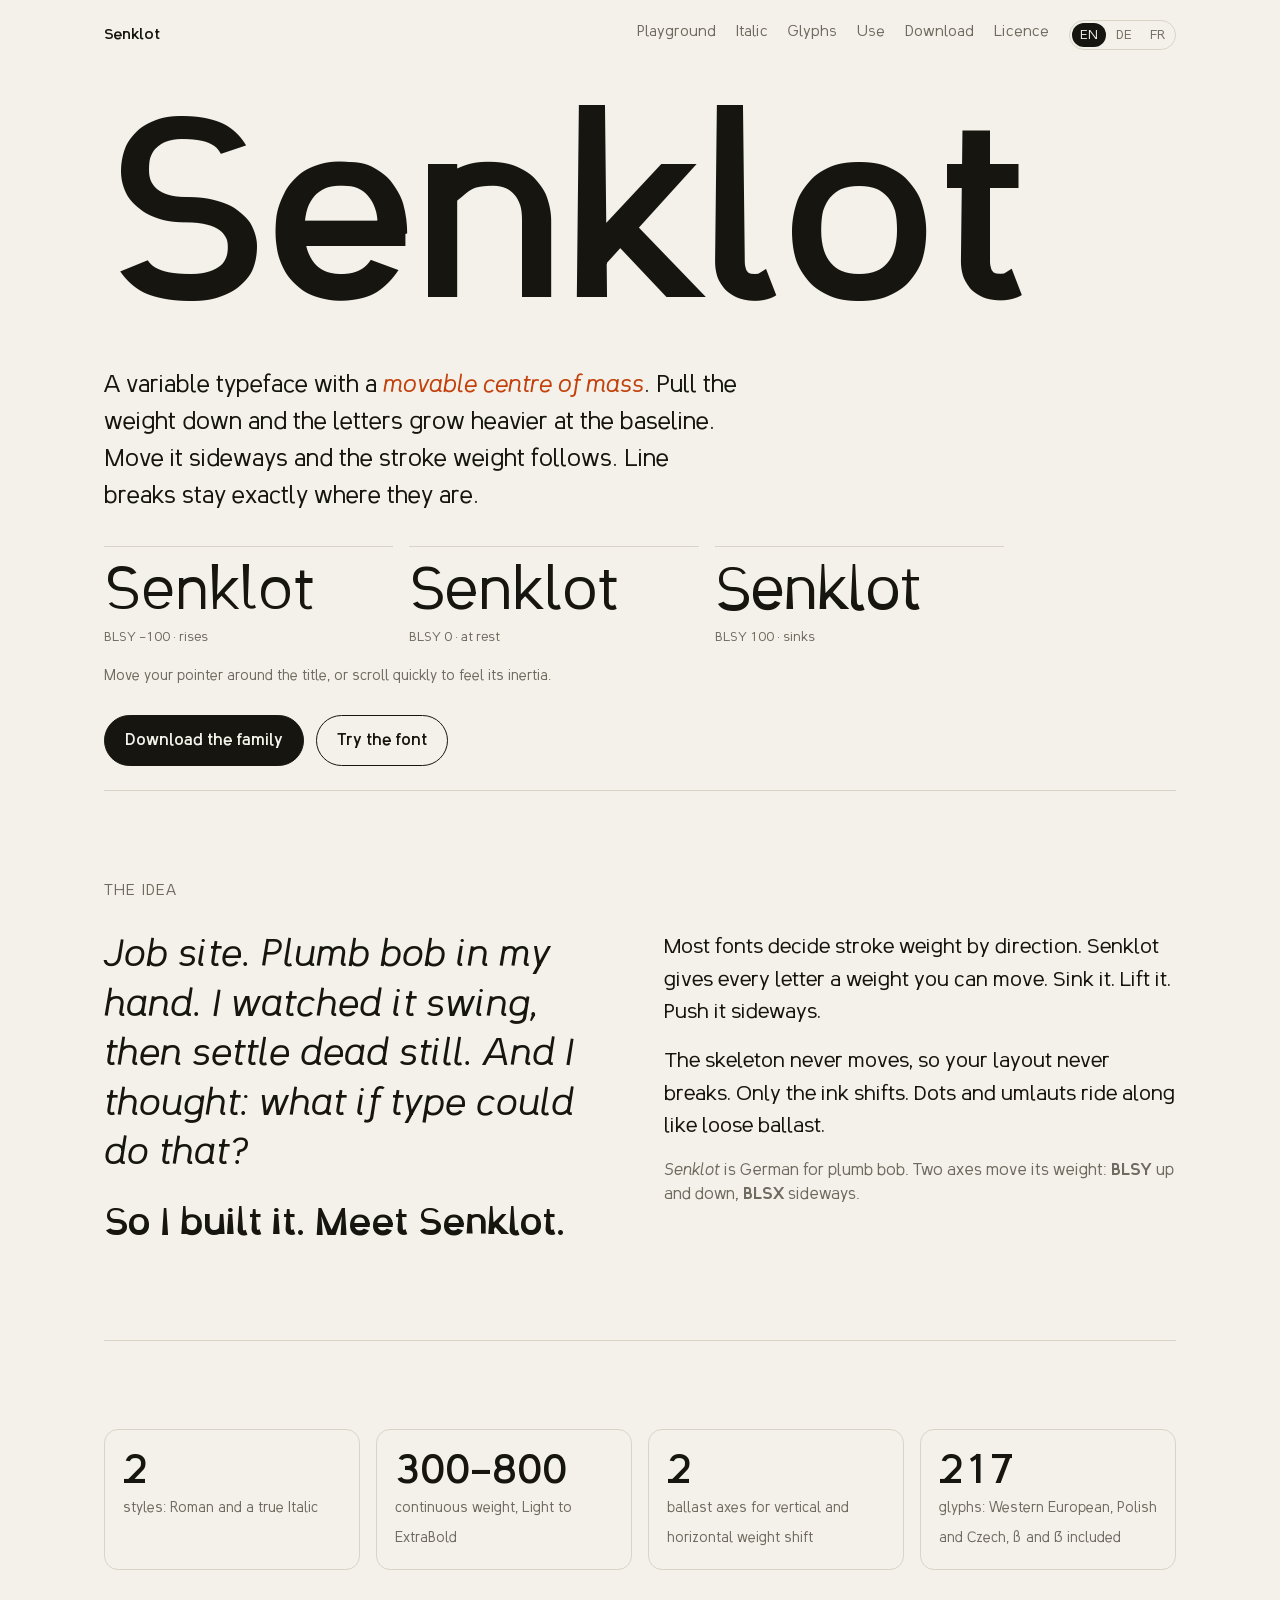
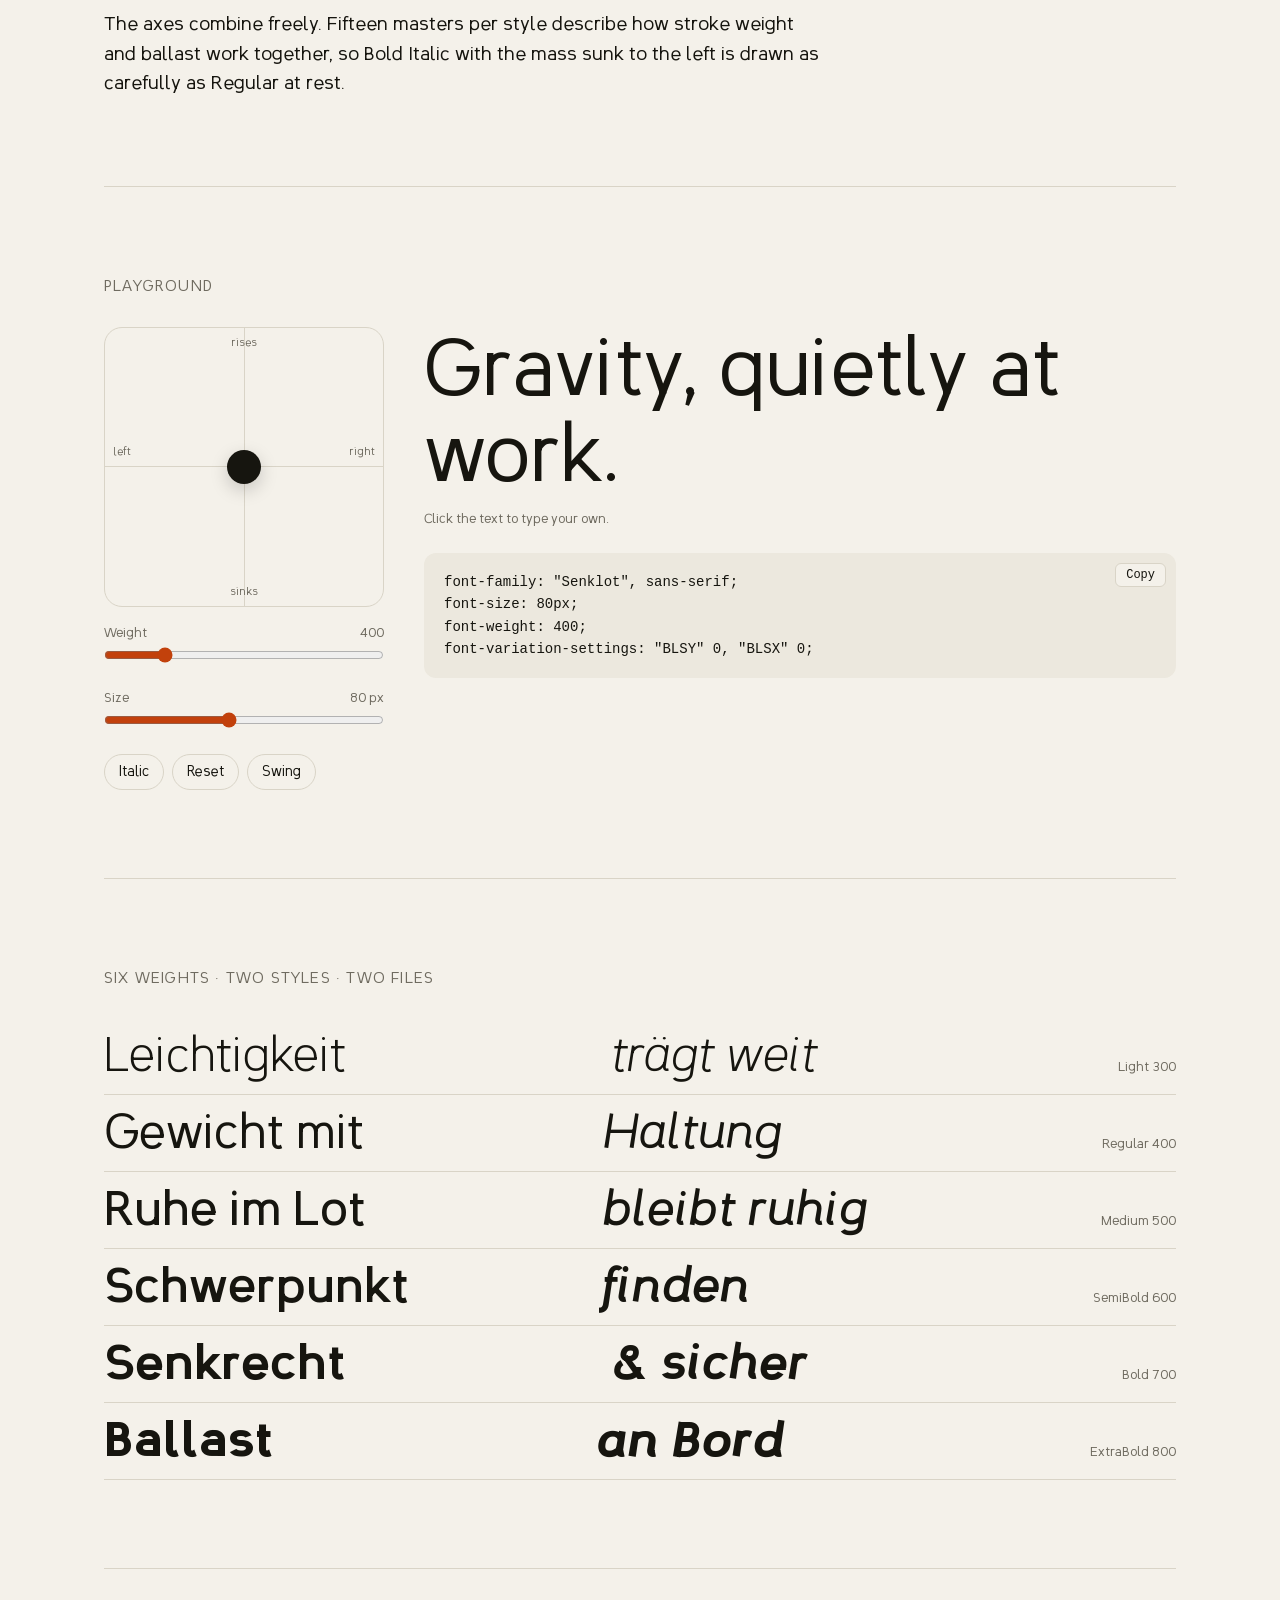
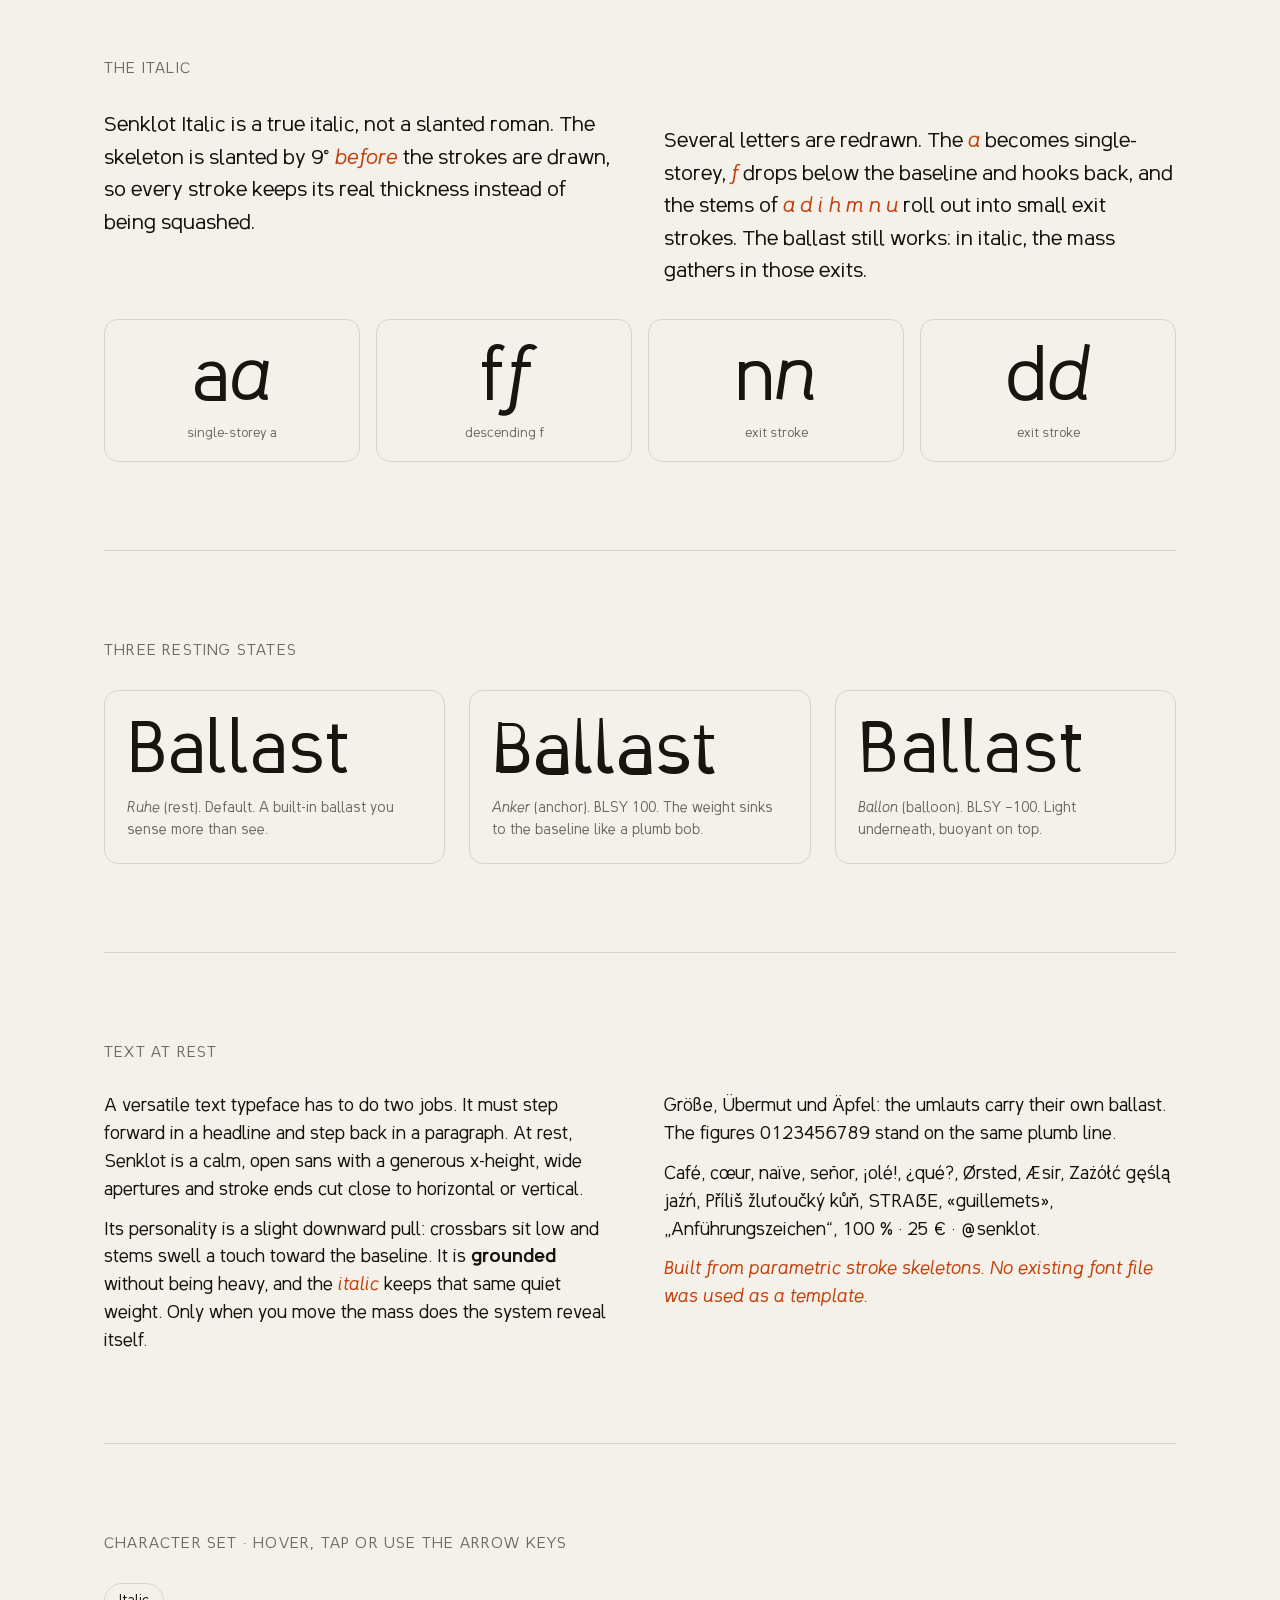
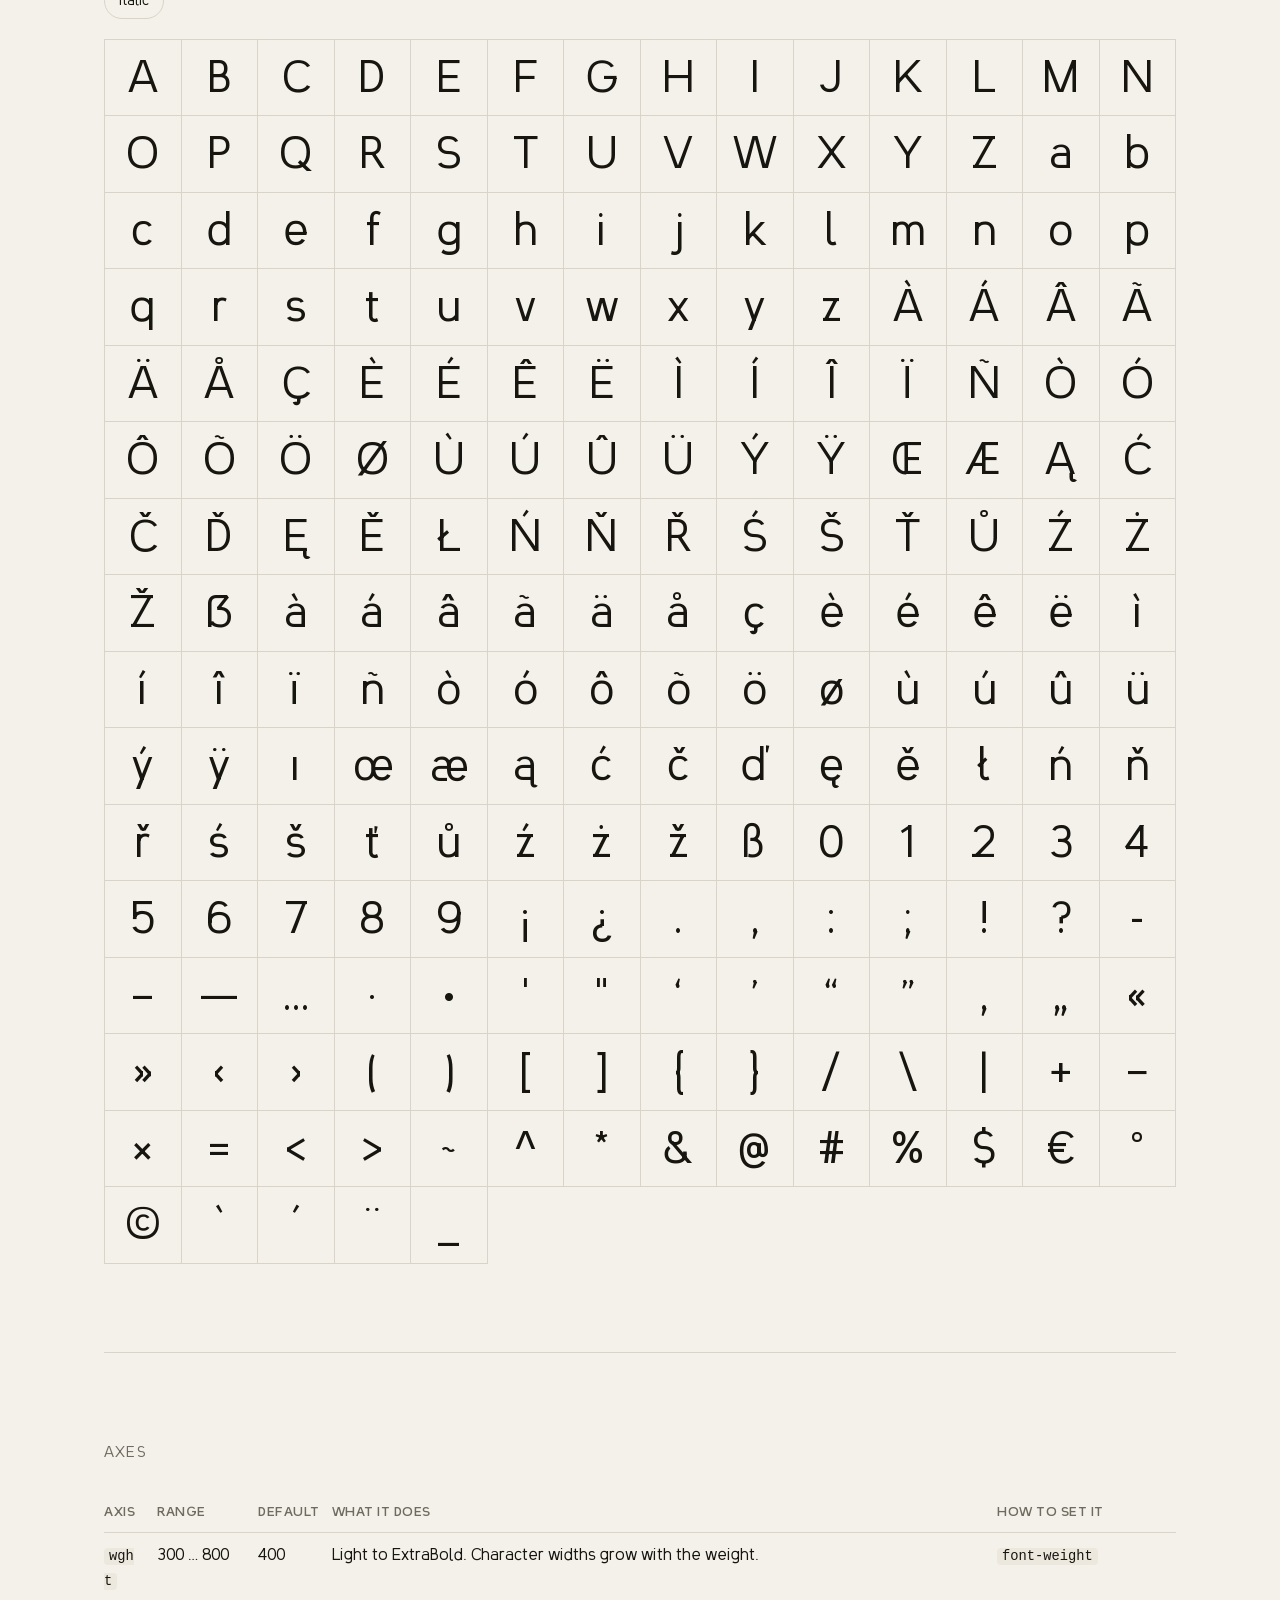
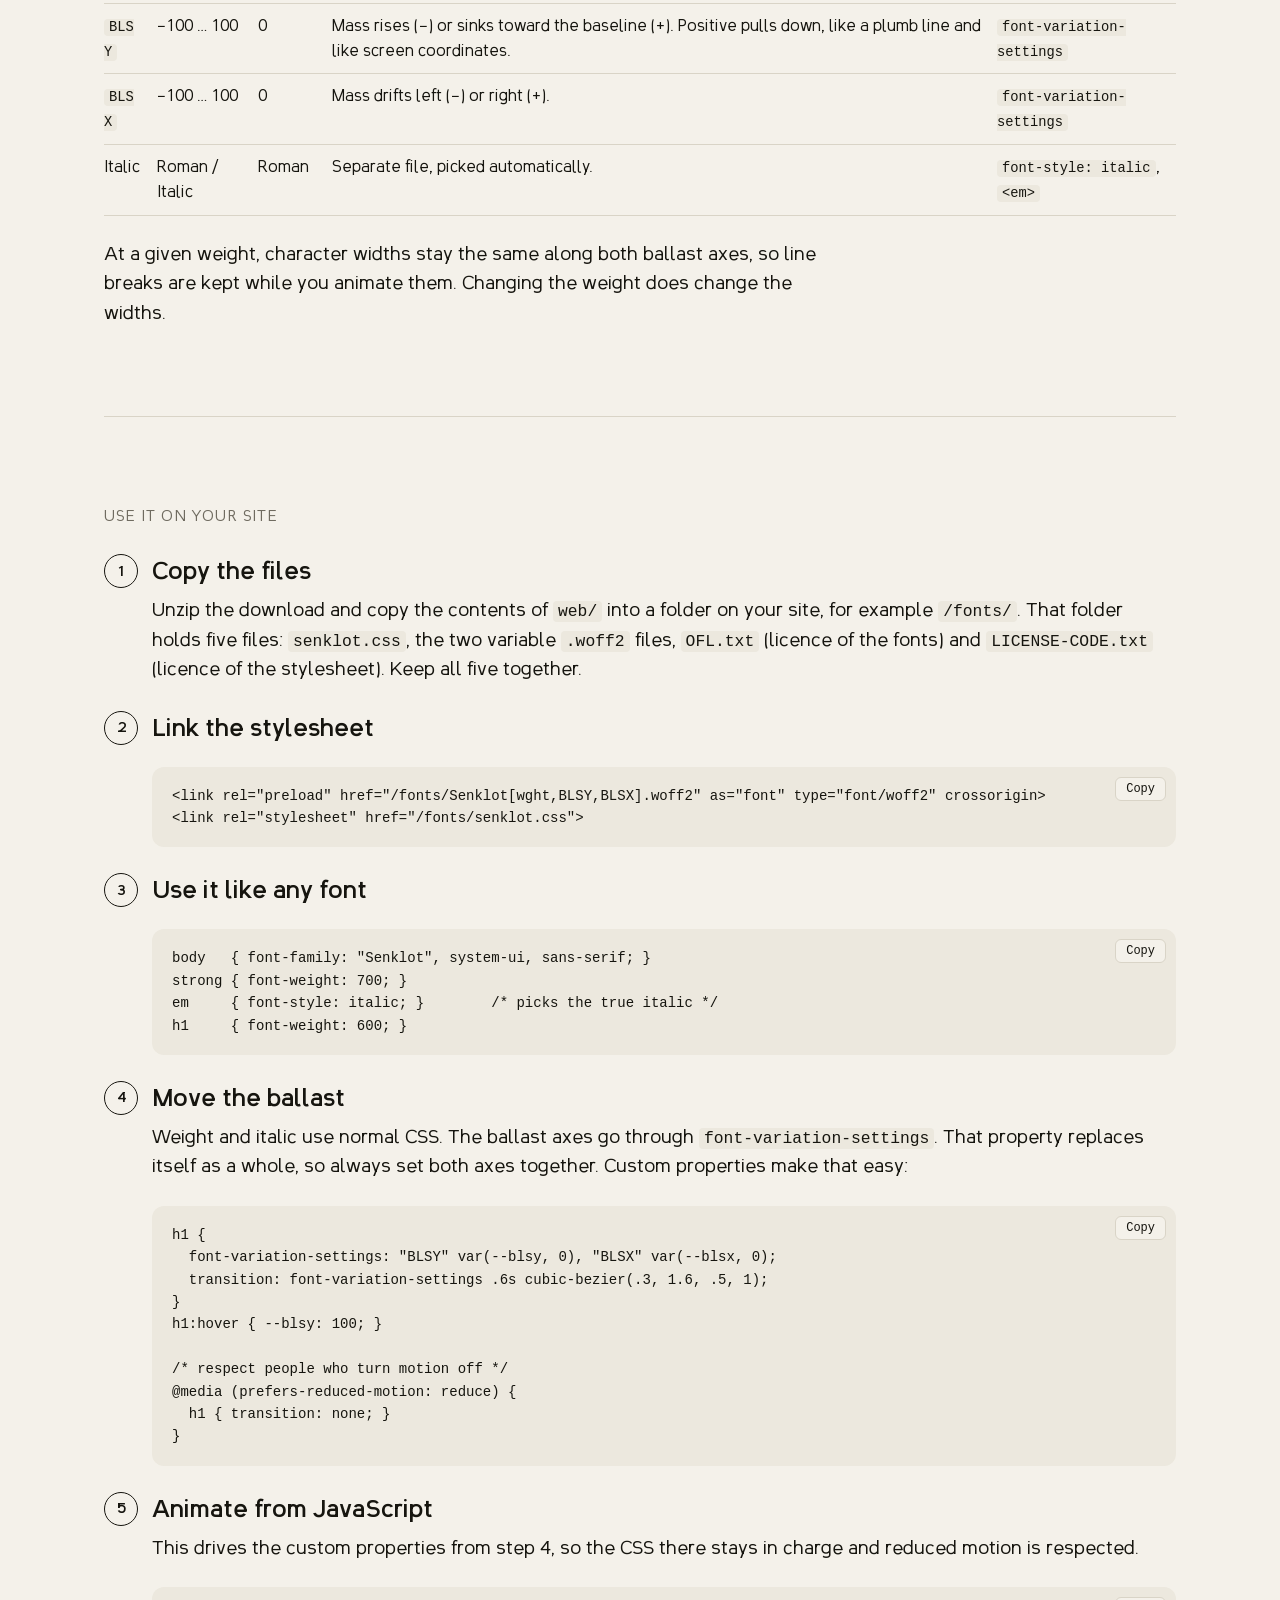
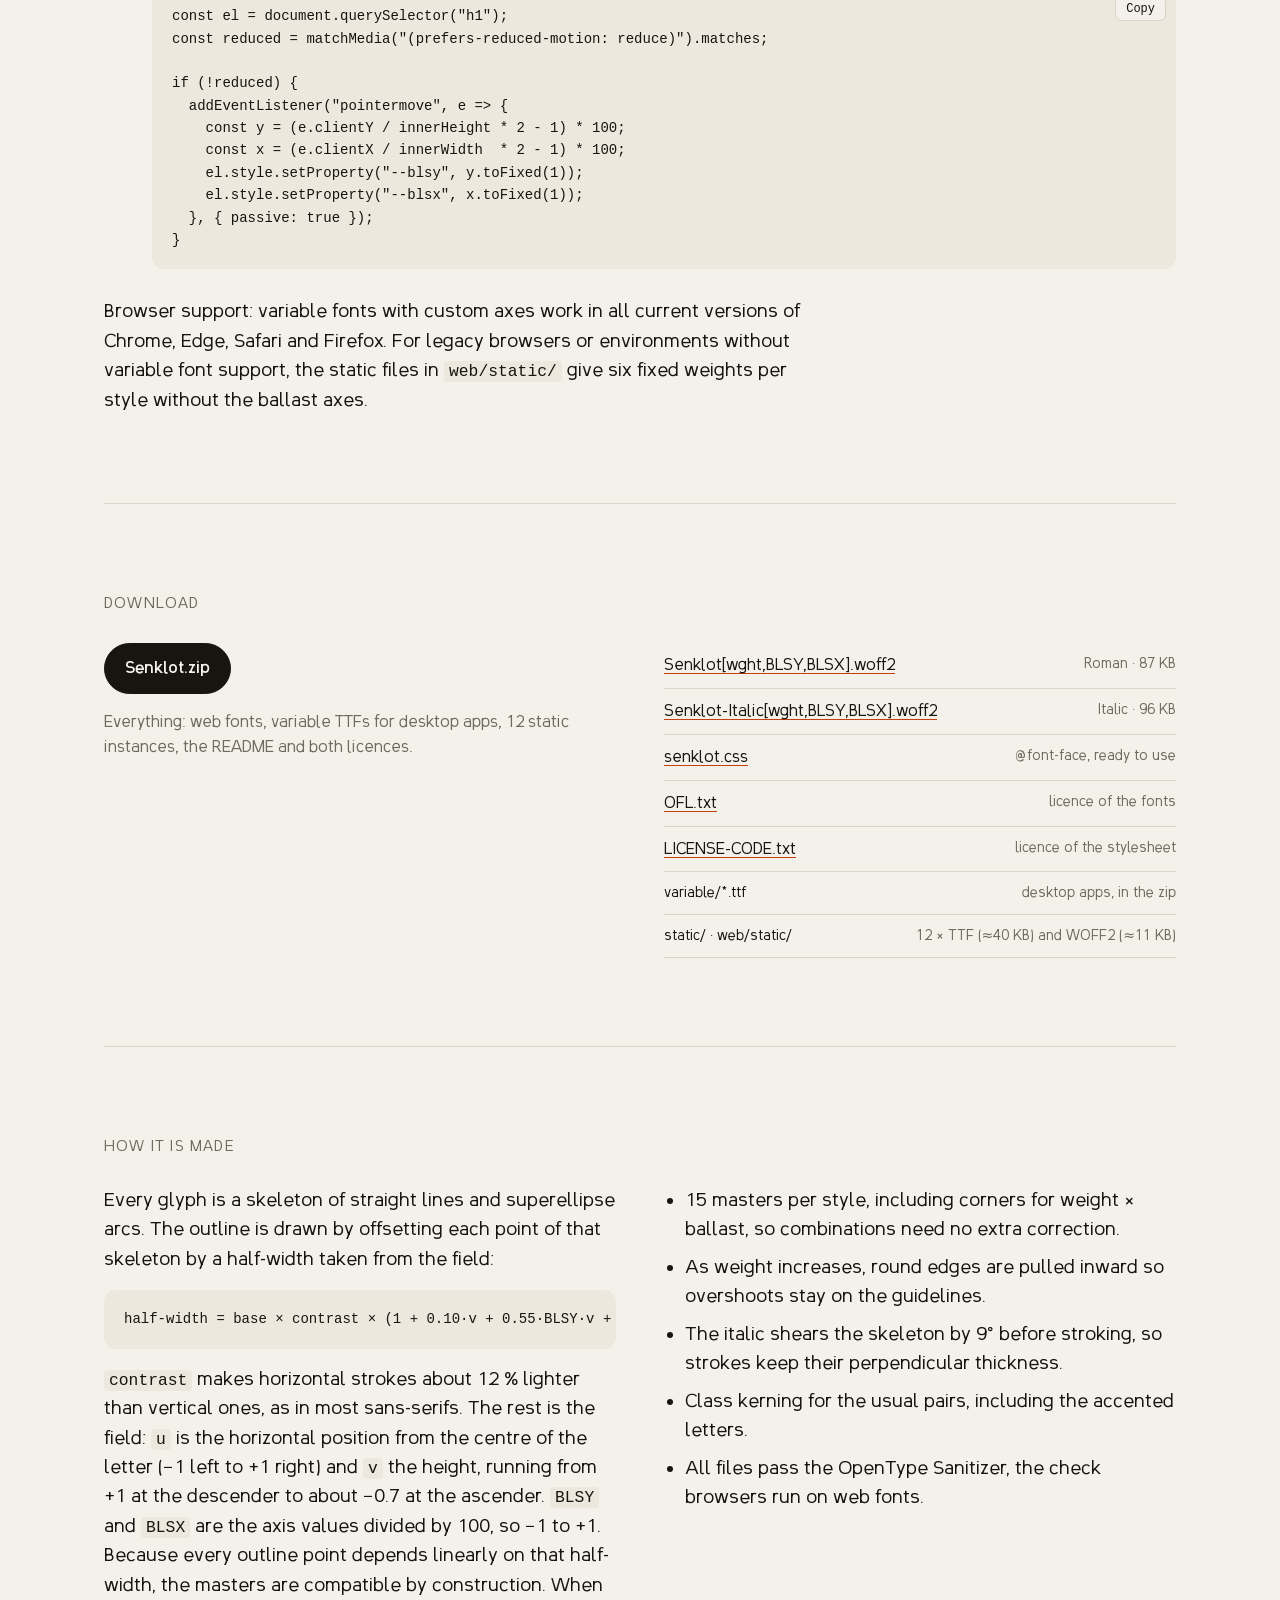
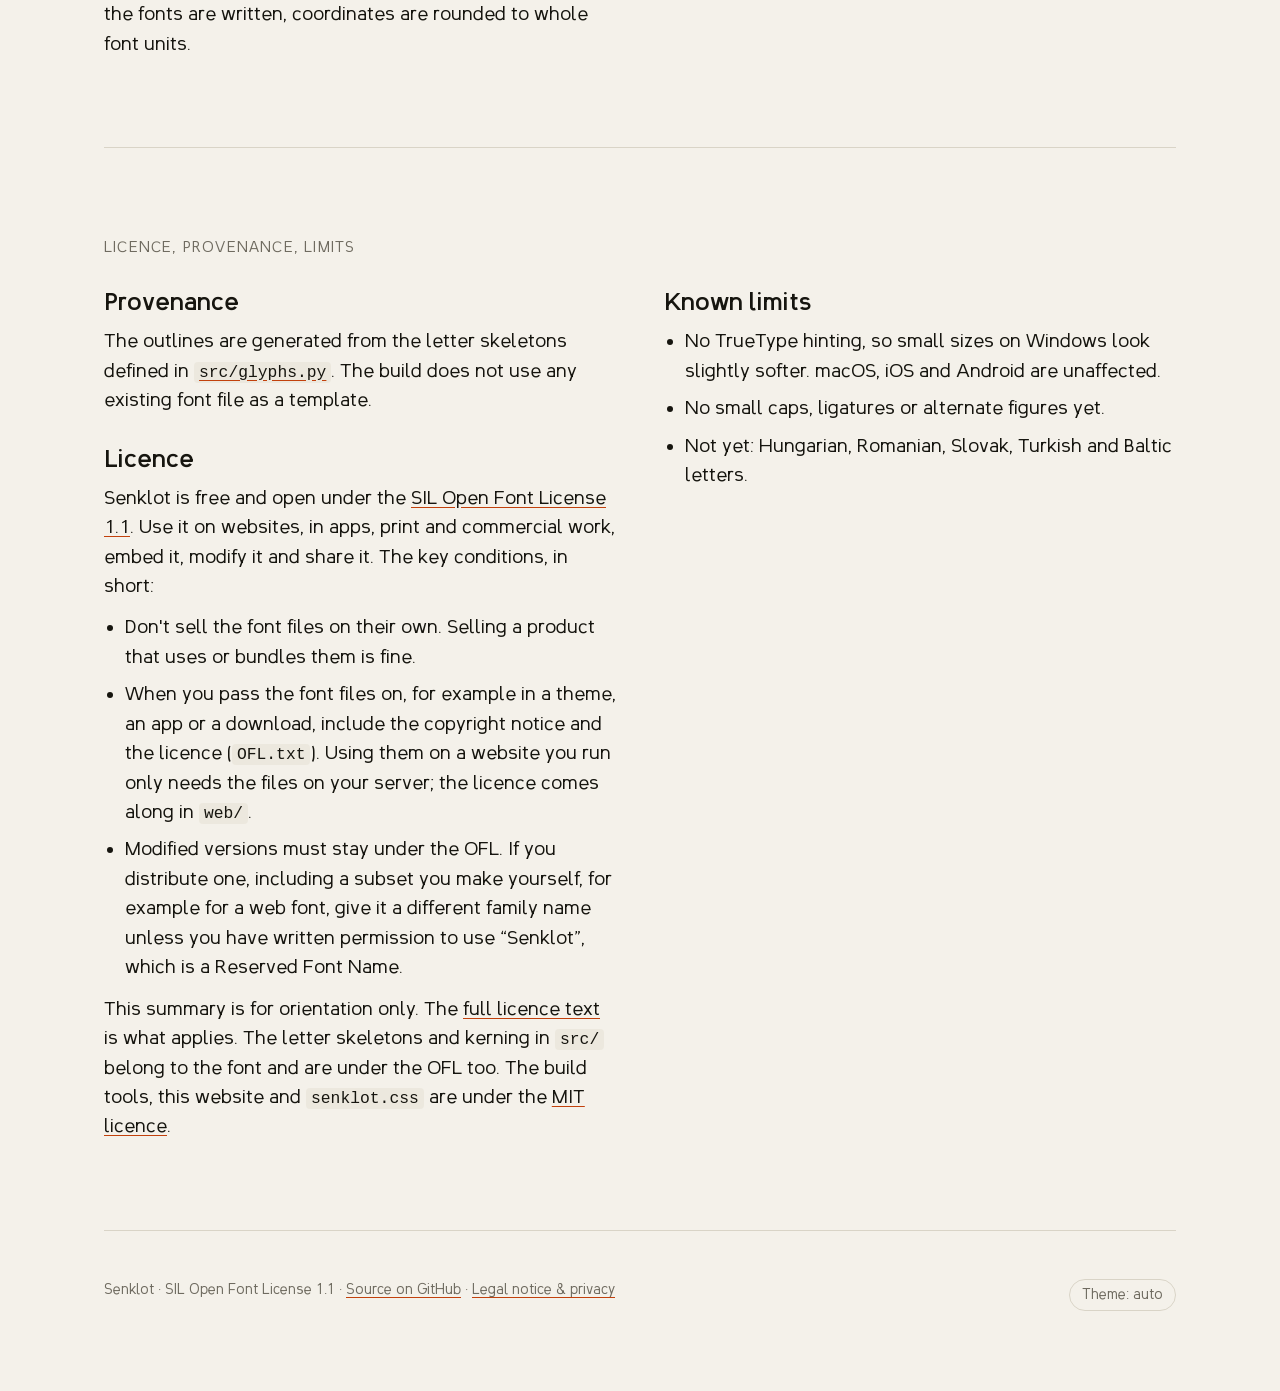
==== commit bb47a907: "Audit: accurate file sizes, provenance and terminal wording; README interpolation note Co-Authored-B" ====
--- a/docs/index.html
+++ b/docs/index.html
@@ -268,11 +268,11 @@
   <section>
     <h2>Text at rest</h2>
     <div class="text">
-      <p>A versatile text typeface has to do two jobs. It must step forward in a headline and step back in a paragraph. At rest, Senklot is a calm, open sans with a generous x-height, wide apertures and squared terminals that snap to the grid.</p>
+      <p>A versatile text typeface has to do two jobs. It must step forward in a headline and step back in a paragraph. At rest, Senklot is a calm, open sans with a generous x-height, wide apertures and stroke ends cut close to horizontal or vertical.</p>
       <p>Its personality is a slight downward pull: crossbars sit low and stems swell a touch toward the baseline. It is <strong>grounded</strong> without being heavy, and the <em>italic</em> keeps that same quiet weight. Only when you move the mass does the system reveal itself.</p>
       <p>Größe, Übermut und Äpfel: the umlauts carry their own ballast. The figures 0123456789 stand on the same plumb line.</p>
       <p>Café, cœur, naïve, señor, ¡olé!, ¿qué?, Ørsted, Æsir, Zażółć gęślą jaźń, Příliš žluťoučký kůň, STRAẞE, «guillemets», „Anführungszeichen“, 100 % · 25 € · @senklot.</p>
-      <p><em>Built from a parametric stroke skeleton. Every outline is original geometry; nothing is traced or derived from an existing font.</em></p>
+      <p><em>Built from parametric stroke skeletons. No existing font file was used as a template.</em></p>
     </div>
   </section>
 
@@ -342,16 +342,16 @@
     <div class="two">
       <div>
         <a class="btn solid" href="downloads/Senklot.zip" download>Senklot.zip</a>
-        <p style="margin-top:16px;font-size:16px;color:var(--muted)">Everything: web fonts, variable TTFs for desktop apps, 12 static instances, the README and the licence.</p>
+        <p style="margin-top:16px;font-size:16px;color:var(--muted)">Everything: web fonts, variable TTFs for desktop apps, 12 static instances, the README and both licences.</p>
       </div>
       <ul class="files">
         <li><a href="fonts/Senklot[wght,BLSY,BLSX].woff2" download>Senklot[wght,BLSY,BLSX].woff2</a><span>Roman · 87 KB</span></li>
-        <li><a href="fonts/Senklot-Italic[wght,BLSY,BLSX].woff2" download>Senklot-Italic[wght,BLSY,BLSX].woff2</a><span>Italic · 95 KB</span></li>
+        <li><a href="fonts/Senklot-Italic[wght,BLSY,BLSX].woff2" download>Senklot-Italic[wght,BLSY,BLSX].woff2</a><span>Italic · 96 KB</span></li>
         <li><a href="fonts/senklot.css" download>senklot.css</a><span>@font-face, ready to use</span></li>
         <li><a href="fonts/OFL.txt" download>OFL.txt</a><span>licence of the fonts</span></li>
         <li><a href="fonts/LICENSE-CODE.txt" download>LICENSE-CODE.txt</a><span>licence of the stylesheet</span></li>
         <li><span style="color:inherit">variable/*.ttf</span><span>desktop apps, in the zip</span></li>
-        <li><span style="color:inherit">static/ · web/static/</span><span>12 × TTF and WOFF2, ≈10 KB each</span></li>
+        <li><span style="color:inherit">static/ · web/static/</span><span>12 × TTF (≈40 KB) and WOFF2 (≈11 KB)</span></li>
       </ul>
     </div>
   </section>
@@ -524,7 +524,7 @@
   render();
 
   // ---- glyph grid ----
-  const chars = 'ABCDEFGHIJKLMNOPQRSTUVWXYZabcdefghijklmnopqrstuvwxyzÀÁÂÃÄÅÇÈÉÊËÌÍÎÏÑÒÓÔÕÖØÙÚÛÜÝŸŒÆĄĆČĎĘĚŁŃŇŘŚŠŤŮŹŻŽẞàáâãäåçèéêëìíîïñòóôõöøùúûüýÿœæąćčďęěłńňřśšťůźżžß0123456789¡¿.,:;!?-–—…·•\'"‘’“”‚„«»‹›()[]{}/\\|+−×=<>~^*&@#%$€°©`´¨_';
+  const chars = 'ABCDEFGHIJKLMNOPQRSTUVWXYZabcdefghijklmnopqrstuvwxyzÀÁÂÃÄÅÇÈÉÊËÌÍÎÏÑÒÓÔÕÖØÙÚÛÜÝŸŒÆĄĆČĎĘĚŁŃŇŘŚŠŤŮŹŻŽẞàáâãäåçèéêëìíîïñòóôõöøùúûüýÿıœæąćčďęěłńňřśšťůźżžß0123456789¡¿.,:;!?-–—…·•\'"‘’“”‚„«»‹›()[]{}/\\|+−×=<>~^*&@#%$€°©`´¨_';
   const grid = $('grid');
   for (const c of chars) {
     const d = document.createElement('div'); d.textContent = c; d.tabIndex = grid.children.length ? -1 : 0;
